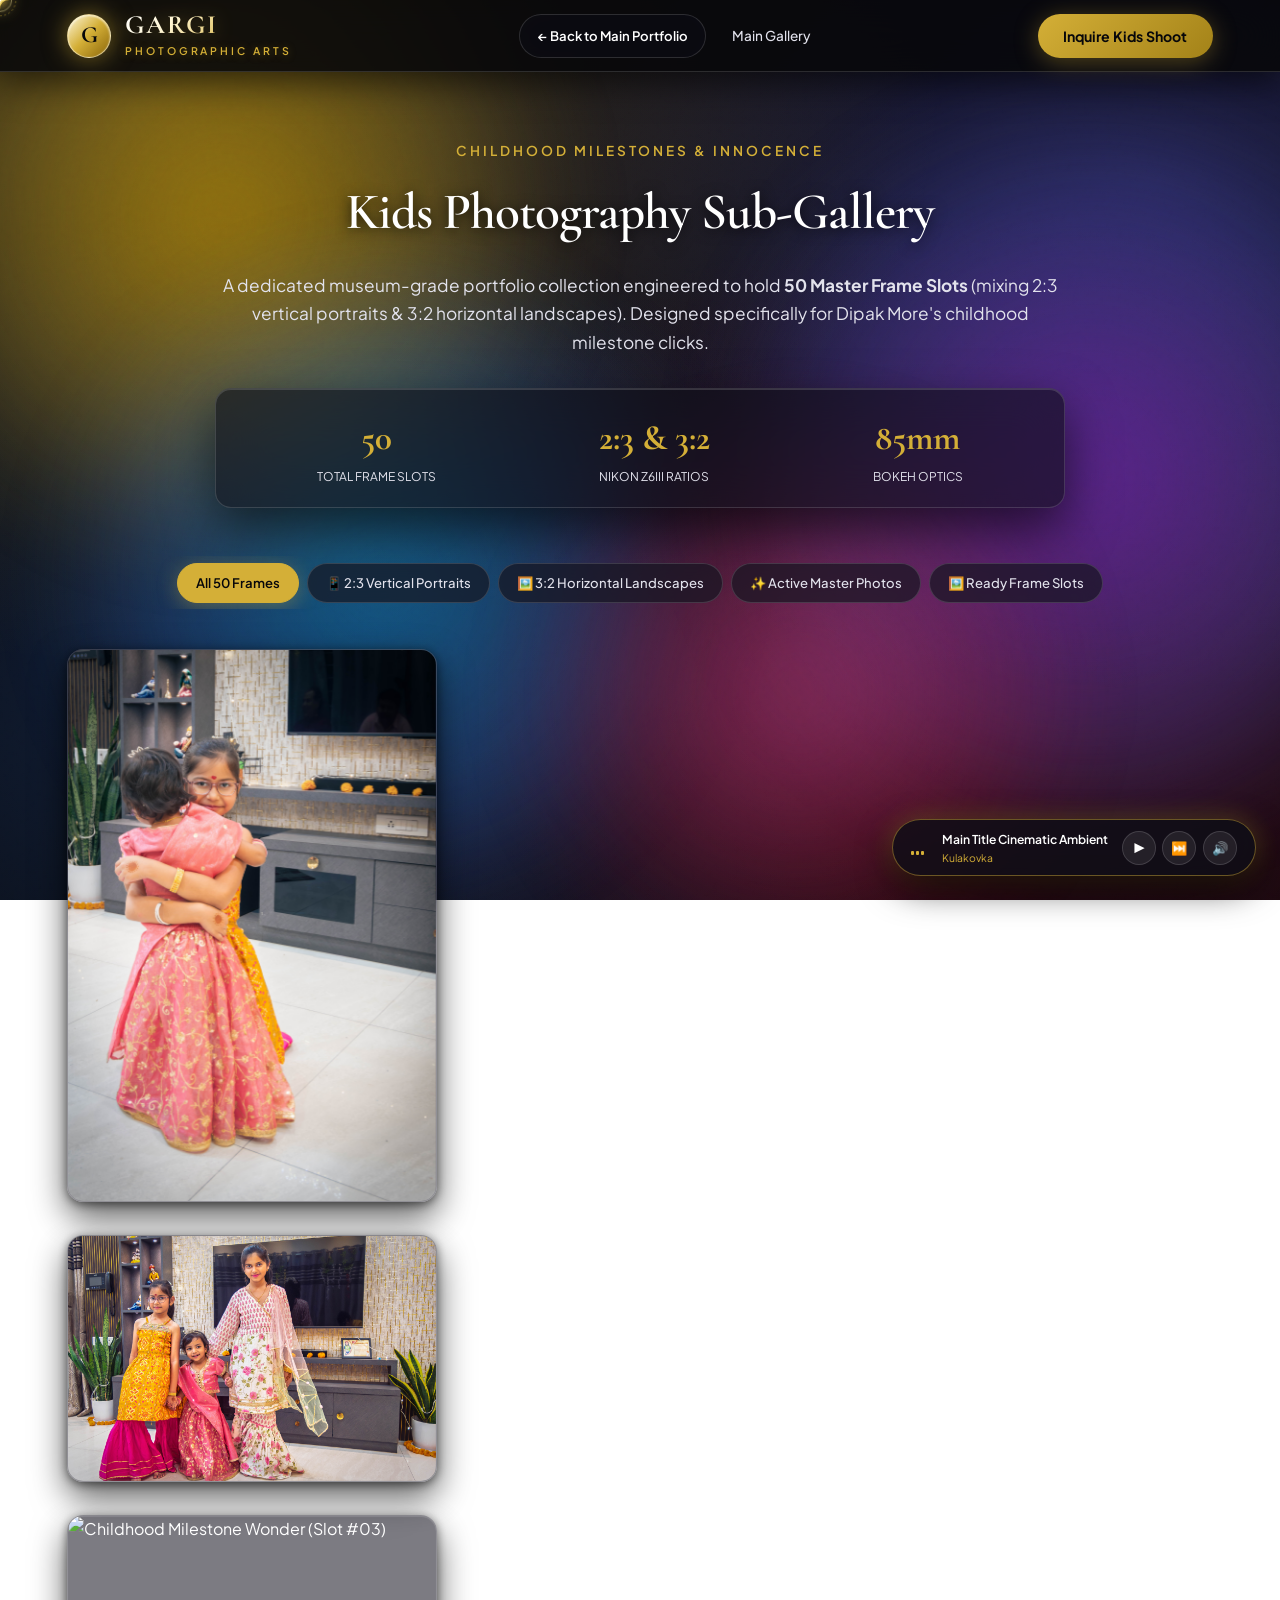
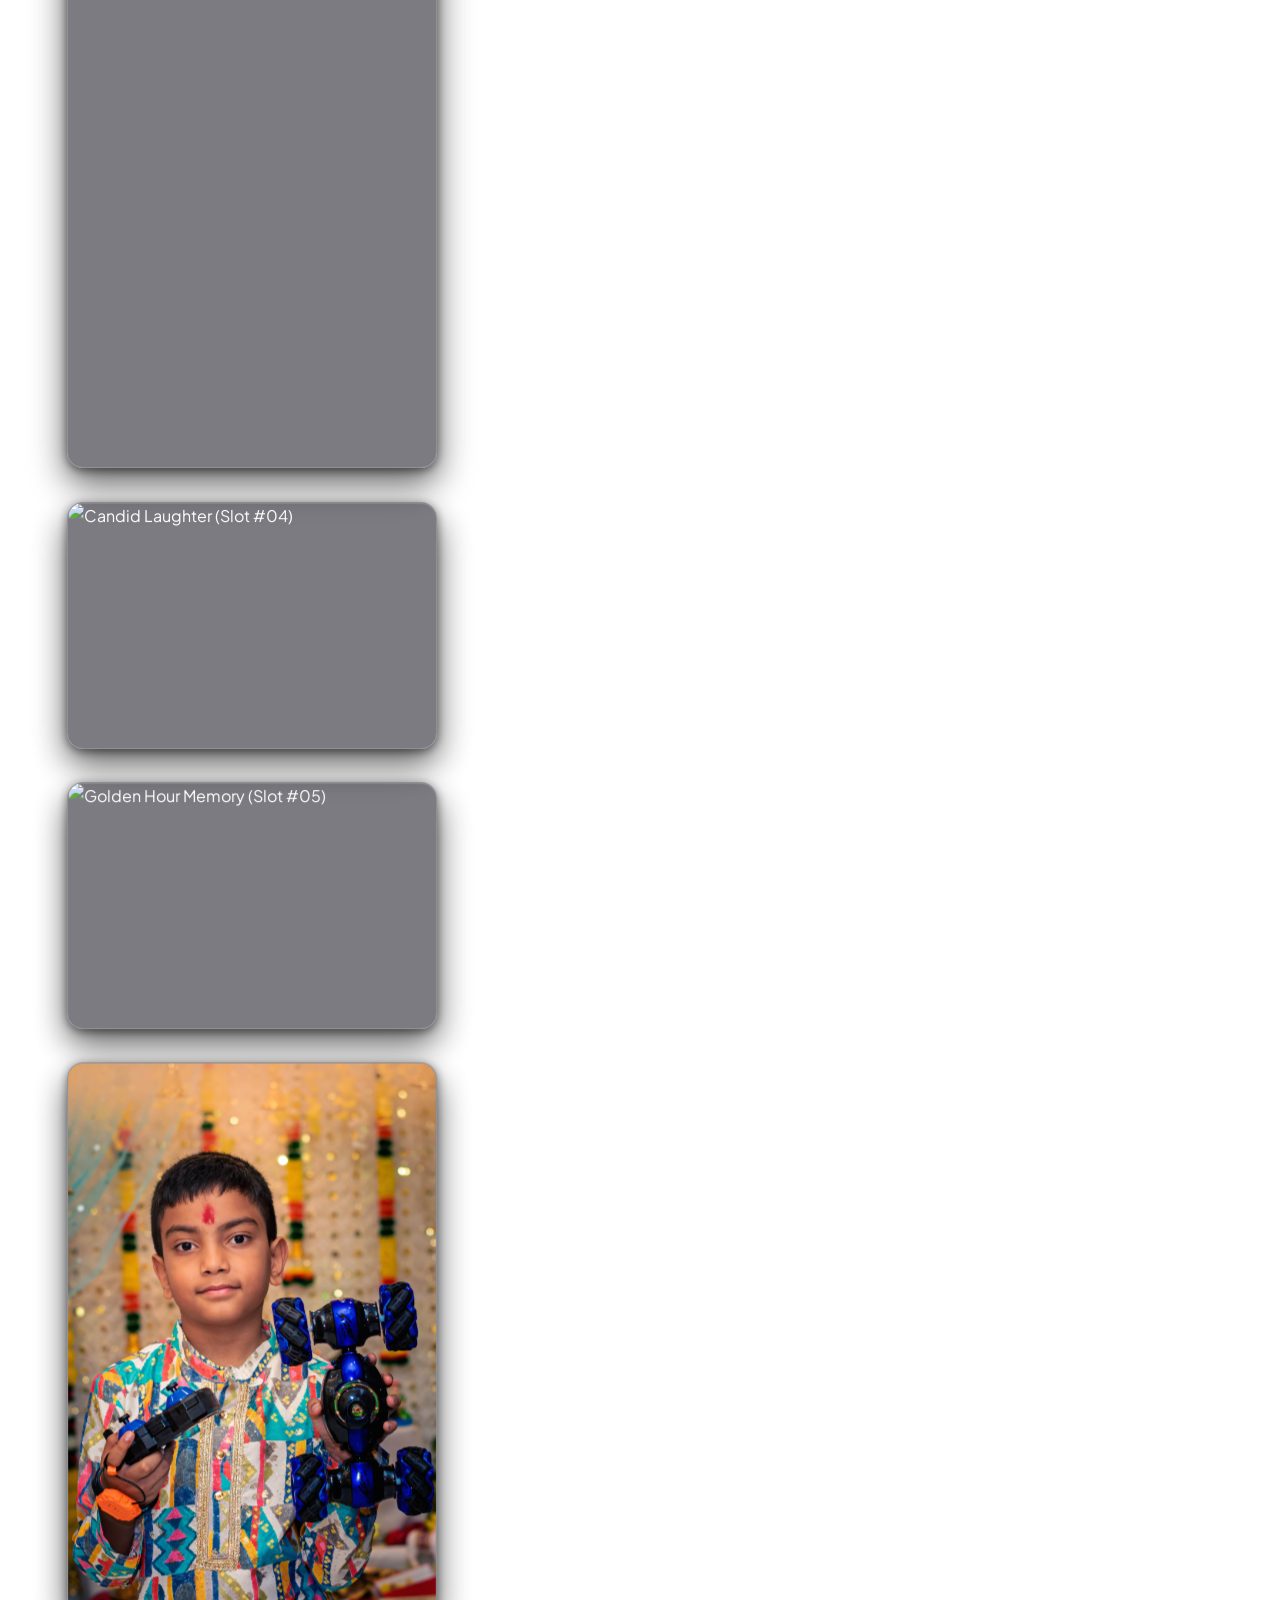
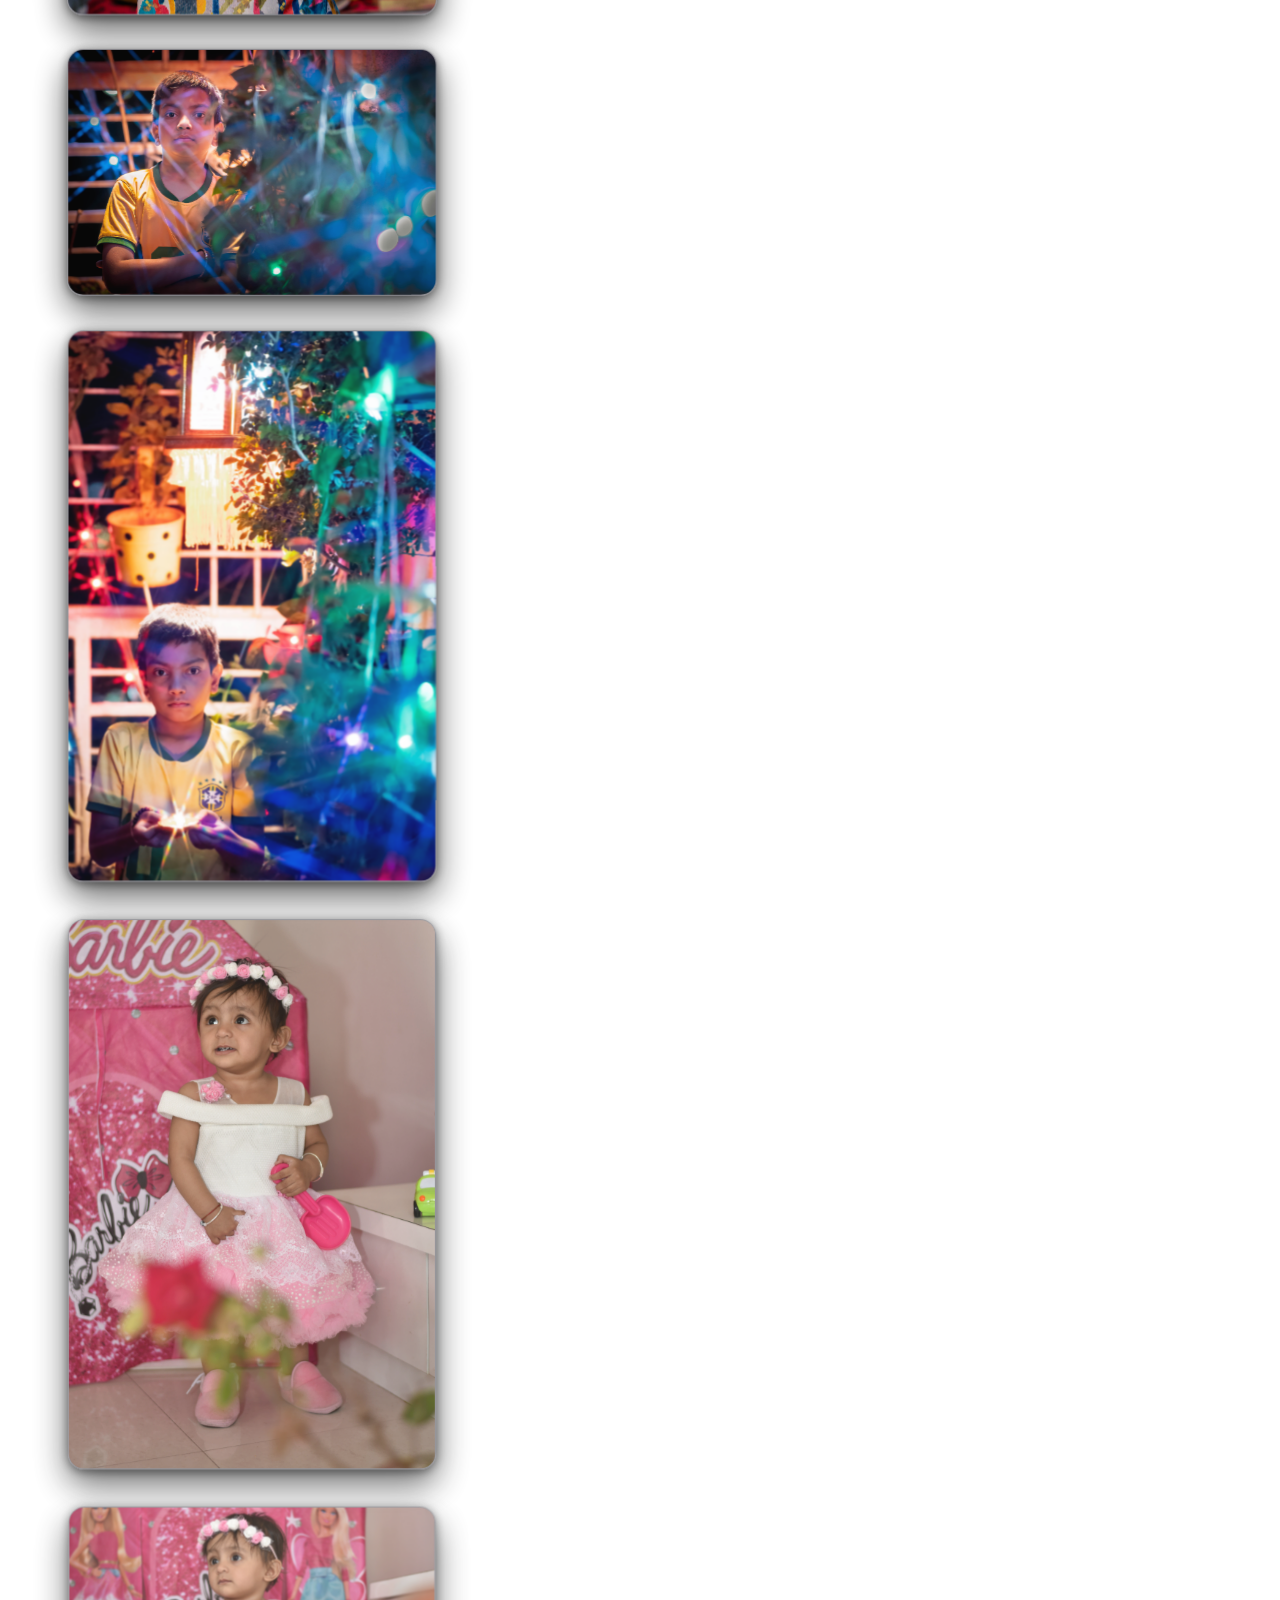
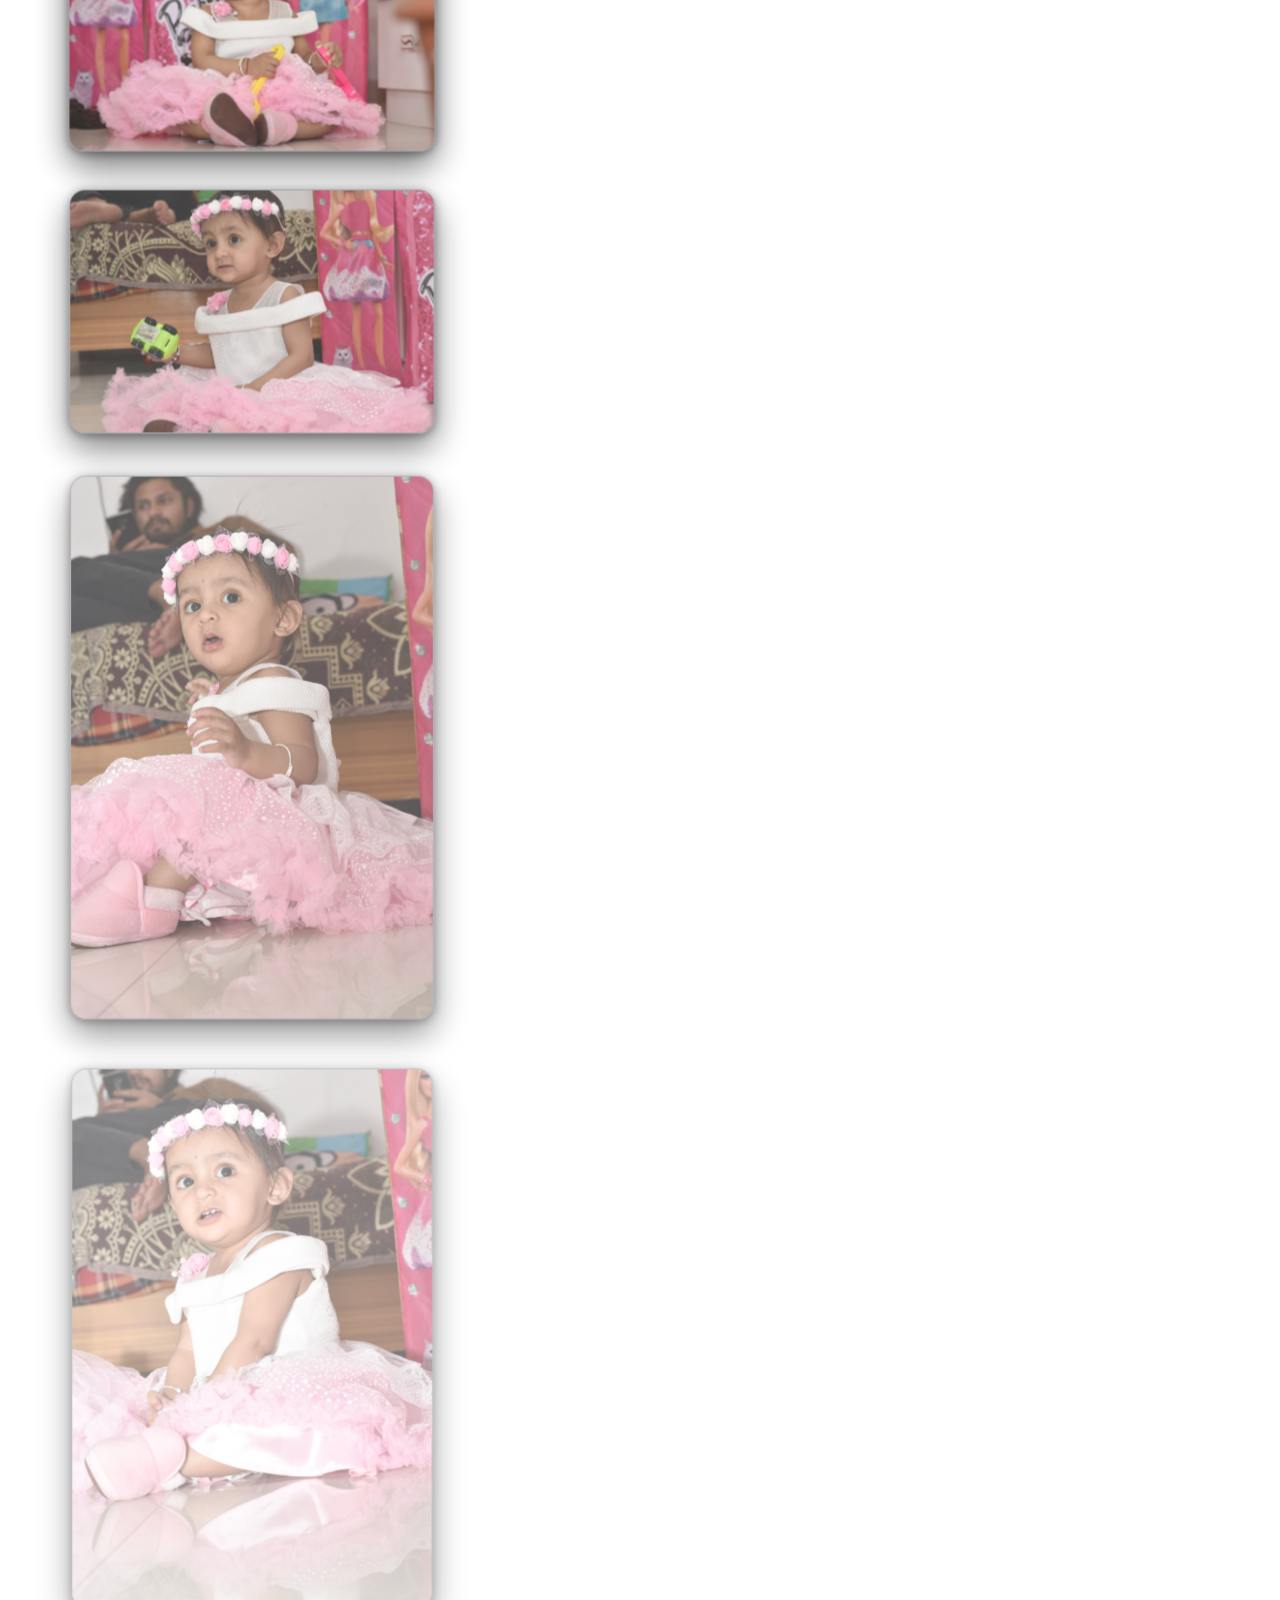
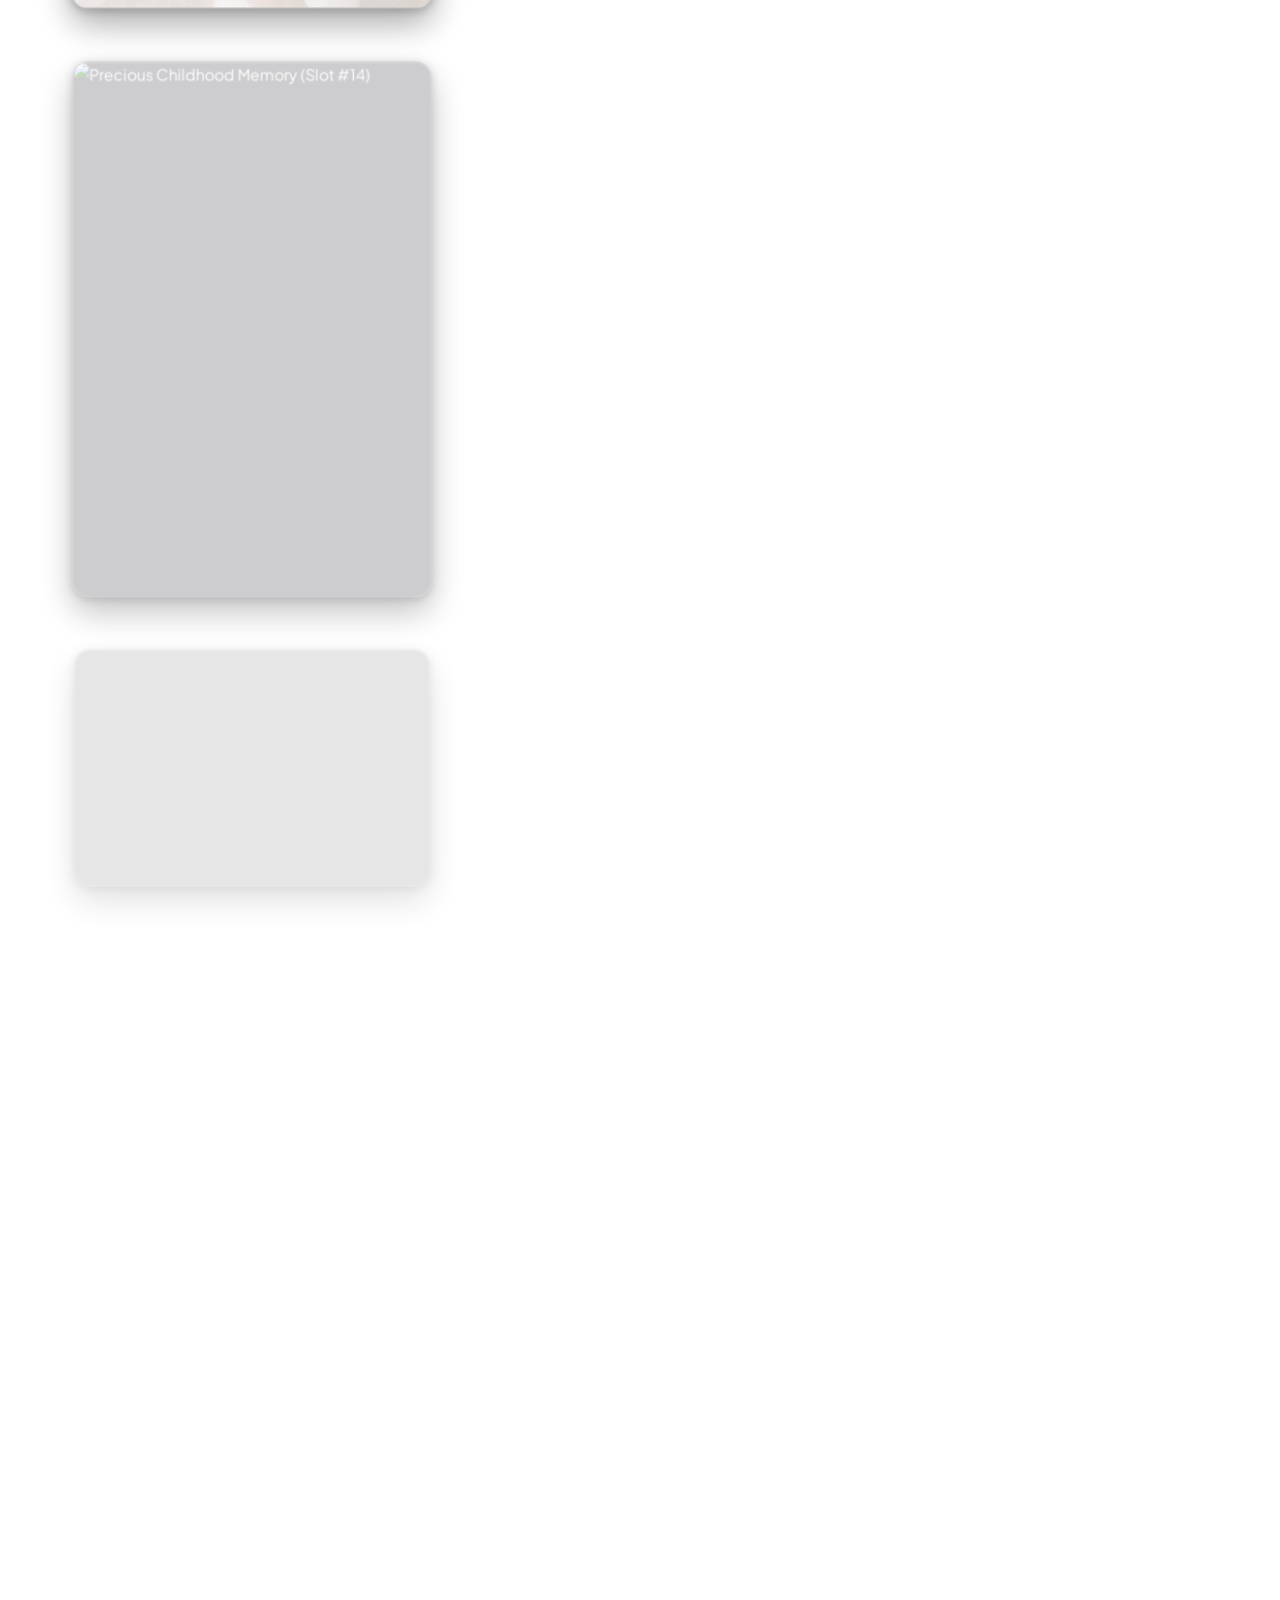
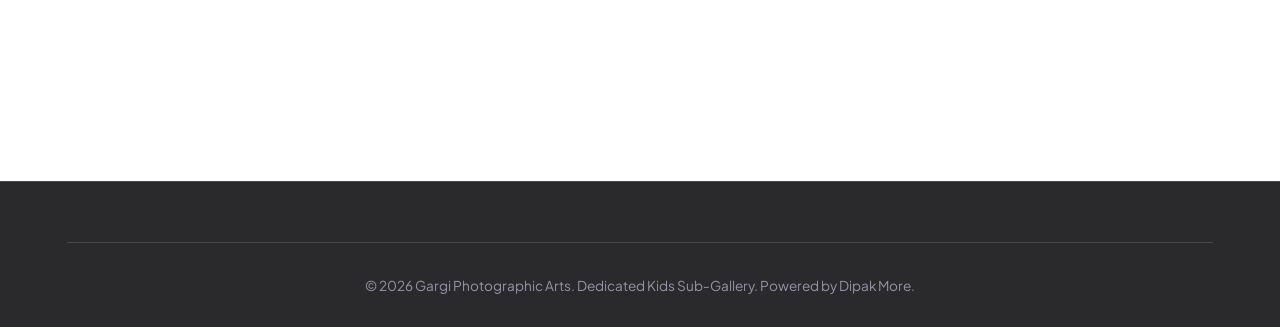
==== kids-gallery.html @ d51a20a6 "Fix: Perfectly balance optical horizontal & vertical grid gaps and lock PrintScreen capture defense " ====
<!DOCTYPE html>
<html lang="en">
<head>
  <meta charset="UTF-8">
  <meta name="viewport" content="width=device-width, initial-scale=1.0">
  <title>Kids Photography Sub-Gallery (50 Frames) | Gargi Photographic Arts</title>
  <meta name="description" content="Dedicated Kids & Childhood Milestones Photography Sub-Gallery featuring 50 fine-art framed container slots in native 2:3 portrait & 3:2 landscape framing by Dipak More.">

  <!-- Google Fonts -->
  <link rel="preconnect" href="https://fonts.googleapis.com">
  <link rel="preconnect" href="https://fonts.gstatic.com" crossorigin>
  <link href="https://fonts.googleapis.com/css2?family=Cormorant+Garamond:ital,wght@0,400;0,600;0,700;1,400&family=Plus+Jakarta+Sans:wght@300;400;500;600;700&display=swap" rel="stylesheet">

  <!-- Stylesheets -->
  <link rel="stylesheet" href="css/style.css?v=12.0">

  <!-- GSAP Animation Engine -->
  <script src="https://cdnjs.cloudflare.com/ajax/libs/gsap/3.12.5/gsap.min.js" defer></script>
</head>
<body>

  <!-- FRAMER-STYLE ANIMATED AMBIENT MESH GRADIENT BACKGROUND -->
  <div class="aurora-background-container" aria-hidden="true">
    <div class="aurora-sphere aurora-sphere-1"></div>
    <div class="aurora-sphere aurora-sphere-2"></div>
    <div class="aurora-sphere aurora-sphere-3"></div>
    <div class="aurora-sphere aurora-sphere-4"></div>
  </div>
  <div class="grain-overlay" aria-hidden="true"></div>

  <!-- Site Navigation Header -->
  <header class="site-header scrolled">
    <div class="container nav-wrapper">
      <a href="index.html" class="brand-logo">
        <div class="brand-logo-mark">G</div>
        <div>
          <span class="brand-title">Gargi</span>
          <span class="brand-subtitle">Photographic Arts</span>
        </div>
      </a>

      <nav>
        <ul class="nav-links">
          <li><a href="index.html" class="btn-outline" style="padding: 0.4rem 1.1rem; font-size: 0.82rem;">← Back to Main Portfolio</a></li>
          <li><a href="index.html#work?category=kids" class="nav-link">Main Gallery</a></li>
        </ul>
      </nav>

      <div style="display: flex; align-items: center; gap: 1rem;">
        <button class="btn-primary" onclick="openBookingModalWithService('kids')">Inquire Kids Shoot</button>
      </div>
    </div>
  </header>

  <!-- Hero Header Section -->
  <section class="section-padding" style="padding-top: 140px; padding-bottom: 40px;">
    <div class="container">
      <div class="section-header" style="max-width: 850px;">
        <span class="section-tag">Childhood Milestones & Innocence</span>
        <h1 class="section-title" style="font-size: 3.2rem;">Kids Photography Sub-Gallery</h1>
        <p class="section-description">
          A dedicated museum-grade portfolio collection engineered to hold <strong>50 Master Frame Slots</strong> (mixing 2:3 vertical portraits & 3:2 horizontal landscapes). Designed specifically for Dipak More's childhood milestone clicks.
        </p>

        <!-- Stats Bar -->
        <div class="glass-panel" style="display: flex; justify-content: space-around; padding: 1.25rem; margin-top: 2rem; border-radius: var(--radius-md);">
          <div style="text-align: center;">
            <div style="font-family: 'Cormorant Garamond', serif; font-size: 2.2rem; font-weight: 700; color: var(--gold-primary);">50</div>
            <div style="font-size: 0.75rem; color: var(--text-muted); text-transform: uppercase;">Total Frame Slots</div>
          </div>
          <div style="text-align: center;">
            <div style="font-family: 'Cormorant Garamond', serif; font-size: 2.2rem; font-weight: 700; color: var(--gold-primary);">2:3 & 3:2</div>
            <div style="font-size: 0.75rem; color: var(--text-muted); text-transform: uppercase;">Nikon Z6III Ratios</div>
          </div>
          <div style="text-align: center;">
            <div style="font-family: 'Cormorant Garamond', serif; font-size: 2.2rem; font-weight: 700; color: var(--gold-primary);">85mm</div>
            <div style="font-size: 0.75rem; color: var(--text-muted); text-transform: uppercase;">Bokeh Optics</div>
          </div>
        </div>
      </div>

      <!-- Sub-Gallery Filter Bar -->
      <div class="filter-container" style="justify-content: center; margin-top: 2.5rem; margin-bottom: 2.5rem;">
        <button class="filter-btn active" data-kids-filter="all">All 50 Frames</button>
        <button class="filter-btn" data-kids-filter="portrait">📱 2:3 Vertical Portraits</button>
        <button class="filter-btn" data-kids-filter="landscape">🖼️ 3:2 Horizontal Landscapes</button>
        <button class="filter-btn" data-kids-filter="active">✨ Active Master Photos</button>
        <button class="filter-btn" data-kids-filter="empty">🖼️ Ready Frame Slots</button>
      </div>

      <!-- 50 Frame Grid Container -->
      <div class="gallery-grid" id="kidsFramesGrid">
        <!-- Rendered via JS -->
      </div>
    </div>
  </section>

  <!-- Footer -->
  <footer class="site-footer">
    <div class="container">
      <div class="copyright text-center" style="text-align: center;">
        © 2026 Gargi Photographic Arts. Dedicated Kids Sub-Gallery. Powered by Dipak More.
      </div>
    </div>
  </footer>

  <!-- FLOATING AMBIENT AUDIO WIDGET -->
  <div class="ambient-audio-widget" id="ambientAudioWidget">
    <div class="eq-container" id="audioEqContainer">
      <div class="eq-bar"></div>
      <div class="eq-bar"></div>
      <div class="eq-bar"></div>
    </div>
    <div class="audio-track-info">
      <span class="audio-track-title" id="audioTrackTitle">Sahyadri Dawn - Piano</span>
      <span class="audio-track-artist" id="audioTrackArtist">Atmospheric Cinema</span>
    </div>
    <div class="audio-controls">
      <button class="audio-btn" id="audioPlayBtn" aria-label="Play Ambient Music">▶️</button>
      <button class="audio-btn" id="audioNextBtn" aria-label="Next Track">⏭️</button>
      <div class="audio-volume-wrapper" id="audioVolumeWrapper">
        <button class="audio-btn" id="audioMuteBtn" aria-label="Mute / Adjust Volume">🔊</button>
        <div class="audio-volume-popover" id="audioVolumePopover">
          <input type="range" class="audio-volume-slider" id="audioVolumeSlider" min="0" max="1" step="0.01" value="0.30" aria-label="Volume Slider" />
          <span class="audio-volume-percent" id="audioVolumePercent">30%</span>
        </div>
      </div>
    </div>
  </div>

  <!-- Lightbox Modal for Images -->
  <div class="modal-backdrop" id="lightboxModal">
    <div class="modal-content glass-panel">
      <button class="modal-close-btn" aria-label="Close Lightbox">✕</button>
      <div class="lightbox-container">
        <div class="lightbox-media" id="lightboxMedia">
          <!-- Populated dynamically -->
        </div>
        <div class="lightbox-details" id="lightboxDetails">
          <!-- Populated dynamically -->
        </div>
      </div>
    </div>
  </div>

  <!-- Booking & Inquiry Modal -->
  <div class="modal-backdrop" id="bookingModal">
    <div class="modal-content glass-panel" style="max-width: 600px;">
      <button class="modal-close-btn" aria-label="Close Booking Modal">✕</button>
      <div class="booking-form">
        <h2 style="font-size: 2.2rem; margin-bottom: 0.5rem; text-align: center;">Inquire Kids Shoot</h2>
        <p style="color: var(--text-muted); font-size: 0.9rem; text-align: center; margin-bottom: 2rem;">
          Book a fine-art outdoor or studio childhood milestone session with Dipak More.
        </p>

        <form id="inquiryForm">
          <div class="form-group">
            <label class="form-label" for="clientName">Your Full Name</label>
            <input type="text" id="clientName" class="form-input" placeholder="e.g. Radhesh More" required />
          </div>

          <div class="form-group">
            <label class="form-label" for="clientEmail">Email Address</label>
            <input type="email" id="clientEmail" class="form-input" placeholder="you@example.com" required />
          </div>

          <div class="form-group">
            <label class="form-label" for="shootDate">Preferred Shoot Date</label>
            <input type="date" id="shootDate" class="form-input" required />
          </div>

          <div class="form-group">
            <label class="form-label" for="messageText">Project Details / Location</label>
            <textarea id="messageText" class="form-textarea" rows="4" placeholder="Tell us about child age, milestone details, or garden/studio preferences..."></textarea>
          </div>

          <button type="submit" class="btn-primary" style="width: 100%; justify-content: center; margin-top: 1rem;">
            Submit Kids Inquiry
          </button>
        </form>
      </div>
    </div>
  </section>

  <!-- Scripts -->
  <script src="js/kids-data.js"></script>
  <script src="js/image-protection.js?v=12.0" defer></script>
  <script src="js/luxury-stardust-cursor.js" defer></script>
  <script src="js/audio-player.js" defer></script>
  <script>
    document.addEventListener('DOMContentLoaded', () => {
      renderKidsGrid('all');
      initKidsFilterControls();
      initModals();
    });

    function renderKidsGrid(filter = 'all') {
      const grid = document.getElementById('kidsFramesGrid');
      if (!grid || typeof kidsGalleryData === 'undefined') return;

      grid.innerHTML = '';

      let items = kidsGalleryData;
      if (filter === 'portrait') {
        items = items.filter(i => i.orientation === 'portrait');
      } else if (filter === 'landscape') {
        items = items.filter(i => i.orientation === 'landscape');
      } else if (filter === 'active') {
        items = items.filter(i => !i.isPlaceholder);
      } else if (filter === 'empty') {
        items = items.filter(i => i.isPlaceholder);
      }

      items.forEach(item => {
        const card = document.createElement('div');
        const aspectClass = item.aspectRatio ? `aspect-${item.aspectRatio.replace(':', '-')}` : 'aspect-2-3';
        const frameStr = String(item.frameNumber).padStart(2, '0');

        if (item.isPlaceholder) {
          card.className = `museum-frame-card empty-frame ${aspectClass}`;
          card.innerHTML = `
            <div class="empty-frame-inner">
              <div class="empty-frame-icon">📷</div>
              <div class="empty-frame-slot-title">Frame Slot #${frameStr}</div>
              <div class="empty-frame-tag">Ready for Dipak's Click (${item.aspectRatio})</div>
              <div style="font-size: 0.72rem; color: var(--gold-light); margin-top: 0.5rem; opacity: 0.85;">Click to view EXIF & Upload Specs</div>
            </div>
          `;
        } else {
          card.className = `museum-frame-card ${aspectClass}`;
          card.innerHTML = `
            <div class="gallery-img-wrapper">
              <img src="${item.src}" alt="${item.title}" class="gallery-img" loading="lazy" />
              <div class="gallery-card-overlay">
                <h3 class="gallery-card-title">${item.title}</h3>
                <div class="gallery-card-meta">
                  <span>📷 ${item.exif.camera}</span>
                  <span>📍 ${item.exif.location.split(',')[0]}</span>
                </div>
              </div>
            </div>
          `;
        }

        card.addEventListener('click', () => openKidsLightbox(item.id));
        grid.appendChild(card);
      });

      if (typeof gsap !== 'undefined') {
        gsap.fromTo(
          '#kidsFramesGrid .museum-frame-card',
          { opacity: 0, y: 30, scale: 0.95 },
          { opacity: 1, y: 0, scale: 1, duration: 0.5, stagger: 0.04, ease: 'power2.out' }
        );
      }
    }

    function initKidsFilterControls() {
      const filterBtns = document.querySelectorAll('.filter-btn[data-kids-filter]');
      filterBtns.forEach(btn => {
        btn.addEventListener('click', () => {
          filterBtns.forEach(b => b.classList.remove('active'));
          btn.classList.add('active');
          const filterVal = btn.getAttribute('data-kids-filter');
          renderKidsGrid(filterVal);
        });
      });
    }

    function openKidsLightbox(itemId) {
      const item = kidsGalleryData.find(i => i.id === itemId);
      if (!item) return;

      const modal = document.getElementById('lightboxModal');
      const mediaContainer = document.getElementById('lightboxMedia');
      const detailsContainer = document.getElementById('lightboxDetails');

      if (item.isPlaceholder) {
        mediaContainer.innerHTML = `
          <div style="display: flex; flex-direction: column; align-items: center; justify-content: center; height: 100%; min-height: 400px; background: rgba(15,15,22,0.9); border-radius: 12px; border: 2px dashed var(--border-gold); padding: 2rem; text-align: center;">
            <div style="font-size: 4rem; margin-bottom: 1rem; filter: drop-shadow(0 4px 15px rgba(212,175,55,0.4));">🖼️</div>
            <h3 style="font-size: 2rem; color: var(--gold-light); margin-bottom: 0.5rem;">Frame Slot #${String(item.frameNumber).padStart(2, '0')} Container</h3>
            <p style="color: var(--text-muted); max-width: 400px; font-size: 0.9rem;">
              Reserved fine-art frame container ready for Dipak's photo click (${item.aspectRatio} ${item.orientation} orientation).
            </p>
          </div>
        `;
      } else {
        mediaContainer.innerHTML = `<img src="${item.src}" alt="${item.title}" />`;
      }

      detailsContainer.innerHTML = `
        <div>
          <span style="color: var(--gold-primary); font-size: 0.8rem; text-transform: uppercase; letter-spacing: 0.15em;">Frame Container #${String(item.frameNumber).padStart(2, '0')} (${item.aspectRatio})</span>
          <h2 style="font-size: 2.2rem; margin: 0.3rem 0 1rem 0;">${item.title}</h2>
          <p style="color: var(--text-muted); font-size: 0.95rem; line-height: 1.6;">${item.exif.story}</p>
          
          <div class="exif-list">
            <div class="exif-item">
              <label>Camera Body</label>
              <span>${item.exif.camera}</span>
            </div>
            <div class="exif-item">
              <label>Optics / Lens</label>
              <span>${item.exif.lens}</span>
            </div>
            <div class="exif-item">
              <label>Aperture & Shutter</label>
              <span>${item.exif.aperture} @ ${item.exif.shutter}</span>
            </div>
            <div class="exif-item">
              <label>ISO & Location</label>
              <span>${item.exif.iso} | ${item.exif.location.split(',')[0]}</span>
            </div>
          </div>
        </div>
        <div style="display: flex; flex-direction: column; gap: 0.5rem; margin-top: 1.5rem;">
          <button class="btn-primary" style="width: 100%; justify-content: center;" onclick="openBookingModalWithService('kids')">Inquire Kids Shoot Session</button>
        </div>
      `;

      modal.classList.add('active');
    }

    function openBookingModalWithService(serviceCategory = 'kids') {
      closeModals();
      document.getElementById('bookingModal').classList.add('active');
    }

    function initModals() {
      const closeBtns = document.querySelectorAll('.modal-close-btn');
      closeBtns.forEach(btn => btn.addEventListener('click', closeModals));

      const backdrops = document.querySelectorAll('.modal-backdrop');
      backdrops.forEach(backdrop => {
        backdrop.addEventListener('click', (e) => {
          if (e.target === backdrop) closeModals();
        });
      });

      const bookingForm = document.getElementById('inquiryForm');
      if (bookingForm) {
        bookingForm.addEventListener('submit', (e) => {
          e.preventDefault();
          alert("Thank you! Your Kids shoot inquiry has been logged. Dipak More will reach out to discuss your project details shortly.");
          closeModals();
        });
      }
    }

    function closeModals() {
      document.querySelectorAll('.modal-backdrop').forEach(m => m.classList.remove('active'));
    }
  </script>
</body>
</html>
---- css/style.css ----
/* ==========================================================================
   GARGI PHOTOGRAPHIC ARTS - DESIGN SYSTEM & STYLESHEET
   Theme: Framer-Style Animated Vibrant Mesh Aurora & Glassmorphic Depth
   Typography: Cormorant Garamond (Serif Display) + Plus Jakarta Sans (Sans Body)
   ========================================================================== */

:root {
  /* Color Tokens - Elevated Contrast & Legibility */
  --bg-dark: #07070A;
  --bg-card: rgba(16, 16, 26, 0.65);
  --bg-card-hover: rgba(26, 26, 40, 0.82);
  --bg-surface: rgba(22, 22, 34, 0.7);
  --bg-glass: rgba(14, 14, 22, 0.6);
  
  --gold-primary: #D4AF37;
  --gold-light: #FFF5D1;
  --gold-dark: #AA820A;
  --gold-glow: rgba(212, 175, 55, 0.35);

  --text-main: #FFFFFF;
  --text-muted: #E2E2EC;
  --text-dim: #9494A8;
  
  --border-glass: rgba(255, 255, 255, 0.14);
  --border-gold: rgba(212, 175, 55, 0.45);

  /* Spacing & Radius */
  --radius-sm: 8px;
  --radius-md: 16px;
  --radius-lg: 24px;
  --radius-full: 9999px;
  --gallery-gap-x: 1.15rem;
  --gallery-gap-y: 1.6rem;

  --transition-fast: 0.2s cubic-bezier(0.16, 1, 0.3, 1);
  --transition-normal: 0.35s cubic-bezier(0.16, 1, 0.3, 1);
}

/* Reset & Base */
*, *::before, *::after {
  box-sizing: border-box;
  margin: 0;
  padding: 0;
}

html, body {
  scroll-behavior: smooth;
  font-size: 16px;
  background: transparent !important;
  color: var(--text-main);
  font-family: 'Plus Jakarta Sans', -apple-system, BlinkMacSystemFont, sans-serif;
  -webkit-font-smoothing: antialiased;
  overflow-x: hidden;
  line-height: 1.65;
  min-height: 100vh;
}

/* ==========================================================================
   HIGH-IMPACT VIBRANT FRAMER ANIMATED MESH GRADIENT BACKGROUND
   ========================================================================== */

.aurora-background-container {
  position: fixed;
  top: 0;
  left: 0;
  width: 100vw;
  height: 100vh;
  z-index: -1;
  overflow: hidden;
  pointer-events: none;
  background: radial-gradient(at 10% 10%, rgba(212, 175, 55, 0.25) 0px, transparent 50%),
              radial-gradient(at 90% 20%, rgba(99, 102, 241, 0.25) 0px, transparent 50%),
              radial-gradient(at 20% 80%, rgba(59, 130, 246, 0.2) 0px, transparent 50%),
              radial-gradient(at 80% 80%, rgba(225, 29, 72, 0.2) 0px, transparent 50%),
              #07070A;
}

.aurora-sphere {
  position: absolute;
  border-radius: 50%;
  filter: blur(50px);
  opacity: 0.9;
  will-change: transform;
}

/* Sphere 1: Champagne Gold / Vibrant Amber */
.aurora-sphere-1 {
  width: 55vw;
  height: 55vw;
  max-width: 750px;
  max-height: 750px;
  top: -15%;
  left: -10%;
  background: radial-gradient(circle, rgba(234, 179, 8, 0.65) 0%, rgba(212, 175, 55, 0.3) 45%, transparent 70%);
  animation: auroraFloat1 12s infinite alternate ease-in-out;
}

/* Sphere 2: Deep Violet / Vivid Electric Indigo */
.aurora-sphere-2 {
  width: 60vw;
  height: 60vw;
  max-width: 850px;
  max-height: 850px;
  top: 10%;
  right: -15%;
  background: radial-gradient(circle, rgba(147, 51, 234, 0.6) 0%, rgba(99, 102, 241, 0.28) 50%, transparent 70%);
  animation: auroraFloat2 15s infinite alternate ease-in-out;
}

/* Sphere 3: Royal Sapphire / Electric Cyan */
.aurora-sphere-3 {
  width: 50vw;
  height: 50vw;
  max-width: 700px;
  max-height: 700px;
  bottom: 0%;
  left: 5%;
  background: radial-gradient(circle, rgba(14, 165, 233, 0.55) 0%, rgba(59, 130, 246, 0.25) 50%, transparent 75%);
  animation: auroraFloat3 11s infinite alternate ease-in-out;
}

/* Sphere 4: Velvet Crimson / Bright Magenta */
.aurora-sphere-4 {
  width: 45vw;
  height: 45vw;
  max-width: 650px;
  max-height: 650px;
  top: 45%;
  right: 15%;
  background: radial-gradient(circle, rgba(236, 72, 153, 0.55) 0%, rgba(225, 29, 72, 0.22) 45%, transparent 70%);
  animation: auroraFloat4 14s infinite alternate ease-in-out;
}

/* Dynamic Sweep Motion Keyframes */
@keyframes auroraFloat1 {
  0% { transform: translate(0, 0) scale(1) rotate(0deg); }
  50% { transform: translate(320px, 180px) scale(1.3) rotate(60deg); }
  100% { transform: translate(160px, 340px) scale(0.85) rotate(120deg); }
}

@keyframes auroraFloat2 {
  0% { transform: translate(0, 0) scale(1) rotate(0deg); }
  50% { transform: translate(-340px, 220px) scale(1.25) rotate(-45deg); }
  100% { transform: translate(-180px, -140px) scale(1.1) rotate(-90deg); }
}

@keyframes auroraFloat3 {
  0% { transform: translate(0, 0) scale(0.85); }
  50% { transform: translate(240px, -260px) scale(1.35); }
  100% { transform: translate(-140px, -160px) scale(1); }
}

@keyframes auroraFloat4 {
  0% { transform: translate(0, 0) scale(1); }
  50% { transform: translate(-240px, -200px) scale(1.28); }
  100% { transform: translate(200px, 150px) scale(0.9); }
}

/* Analog Film Grain Overlay */
.grain-overlay {
  position: fixed;
  top: 0;
  left: 0;
  width: 100vw;
  height: 100vh;
  z-index: 0;
  pointer-events: none;
  opacity: 0.04;
  background-image: url("data:image/svg+xml,%3Csvg viewBox='0 0 200 200' xmlns='http://www.w3.org/2000/svg'%3E%3Cfilter id='noiseFilter'%3E%3CfeTurbulence type='fractalNoise' baseFrequency='0.8' numOctaves='3' stitchTiles='stitch'/%3E%3C/filter%3E%3Crect width='100%25' height='100%25' filter='url(%23noiseFilter)'/%3E%3C/svg%3E");
  mix-blend-mode: overlay;
}

/* Typography Hierarchy & Contrast */
h1, h2, h3, h4, h5, h6 {
  font-family: 'Cormorant Garamond', serif;
  font-weight: 600;
  letter-spacing: -0.02em;
  color: #FFFFFF;
  text-shadow: 0 2px 14px rgba(0, 0, 0, 0.85);
}

a {
  color: inherit;
  text-decoration: none;
}

img {
  max-width: 100%;
  height: auto;
  display: block;
}

button {
  cursor: pointer;
  border: none;
  background: none;
  font-family: inherit;
  font-size: inherit;
}

/* Utilities */
.container {
  width: 92%;
  max-width: 1360px;
  margin: 0 auto;
  padding: 0 1rem;
}

.text-gold {
  color: var(--gold-primary);
  background: linear-gradient(135deg, var(--gold-light) 0%, var(--gold-primary) 50%, var(--gold-dark) 100%);
  -webkit-background-clip: text;
  -webkit-text-fill-color: transparent;
  filter: drop-shadow(0 2px 8px rgba(212, 175, 55, 0.4));
}

.glass-panel {
  background: var(--bg-glass);
  backdrop-filter: blur(24px);
  -webkit-backdrop-filter: blur(24px);
  border: 1px solid var(--border-glass);
  border-radius: var(--radius-md);
  box-shadow: 0 20px 50px rgba(0, 0, 0, 0.6), inset 0 1px 0 rgba(255, 255, 255, 0.15);
}

/* Navigation Header */
.site-header {
  position: fixed;
  top: 0;
  left: 0;
  width: 100%;
  z-index: 100;
  padding: 1.1rem 0;
  transition: var(--transition-normal);
}

.site-header.scrolled {
  padding: 0.75rem 0;
  background: rgba(7, 7, 10, 0.88);
  backdrop-filter: blur(24px);
  border-bottom: 1px solid var(--border-glass);
  box-shadow: 0 10px 35px rgba(0, 0, 0, 0.6);
}

.nav-wrapper {
  display: flex;
  justify-content: space-between;
  align-items: center;
}

/* STYLED LUXURY BRAND SIGNATURE LOGO & GRADIENT TYPOGRAPHY */
.brand-logo {
  display: flex;
  align-items: center;
  gap: 0.85rem;
  transition: transform 0.3s ease;
}

.brand-logo:hover {
  transform: scale(1.02);
}

.brand-logo-mark {
  width: 44px;
  height: 44px;
  border-radius: 50%;
  background: linear-gradient(135deg, #FFF8DC 0%, #D4AF37 48%, #8A6508 100%);
  display: flex;
  align-items: center;
  justify-content: center;
  color: #07070A;
  font-family: 'Cormorant Garamond', serif;
  font-weight: 700;
  font-size: 1.45rem;
  box-shadow: 0 0 25px rgba(212, 175, 55, 0.55), inset 0 1px 2px rgba(255, 255, 255, 0.7);
  border: 1px solid rgba(255, 245, 209, 0.6);
  flex-shrink: 0;
}

.brand-title {
  font-family: 'Cormorant Garamond', serif;
  font-size: 1.65rem;
  font-weight: 700;
  letter-spacing: 0.08em;
  text-transform: uppercase;
  background: linear-gradient(135deg, #FFFFFF 0%, #FFF5D1 30%, #D4AF37 75%, #AA820A 100%);
  -webkit-background-clip: text;
  -webkit-text-fill-color: transparent;
  filter: drop-shadow(0 2px 10px rgba(212, 175, 55, 0.45));
  line-height: 1;
  display: block;
}

.brand-subtitle {
  font-size: 0.66rem;
  font-weight: 600;
  color: #D4AF37;
  letter-spacing: 0.28em;
  text-transform: uppercase;
  display: block;
  margin-top: 0.2rem;
  text-shadow: 0 1px 8px rgba(212, 175, 55, 0.35);
}

.nav-links {
  display: flex;
  align-items: center;
  gap: 1.6rem;
  list-style: none;
}

.nav-link {
  font-size: 0.85rem;
  font-weight: 500;
  color: var(--text-muted);
  transition: var(--transition-fast);
  position: relative;
  padding: 0.4rem 0;
  white-space: nowrap;
}

.nav-link:hover, .nav-link.active {
  color: #FFFFFF;
}

.nav-link::after {
  content: '';
  position: absolute;
  bottom: 0;
  left: 0;
  width: 0%;
  height: 2px;
  background: var(--gold-primary);
  transition: var(--transition-normal);
}

.nav-link:hover::after, .nav-link.active::after {
  width: 100%;
}

.btn-primary {
  display: inline-flex;
  align-items: center;
  gap: 0.5rem;
  padding: 0.75rem 1.6rem;
  min-height: 44px;
  background: linear-gradient(135deg, #D4AF37 0%, #A38218 100%);
  color: #07070A;
  font-weight: 700;
  font-size: 0.88rem;
  border-radius: var(--radius-full);
  transition: var(--transition-normal);
  box-shadow: 0 4px 25px var(--gold-glow);
  white-space: nowrap;
}

.btn-primary:hover {
  transform: translateY(-2px);
  box-shadow: 0 8px 35px rgba(212, 175, 55, 0.45);
  background: linear-gradient(135deg, #FFF5D1 0%, #D4AF37 100%);
}

.mobile-nav-toggle {
  display: none;
  min-width: 44px;
  min-height: 44px;
  align-items: center;
  justify-content: center;
  color: var(--text-main);
  font-size: 1.5rem;
}

/* ==========================================================================
   FLOATING AMBIENT AUDIO WIDGET & EQUALIZER ANIMATION
   ========================================================================== */

.ambient-audio-widget {
  position: fixed;
  bottom: 24px;
  right: 24px;
  z-index: 999;
  display: flex;
  align-items: center;
  gap: 0.85rem;
  padding: 0.55rem 1.15rem;
  background: rgba(14, 14, 22, 0.82);
  backdrop-filter: blur(24px);
  -webkit-backdrop-filter: blur(24px);
  border: 1px solid var(--border-gold);
  border-radius: var(--radius-full);
  box-shadow: 0 12px 35px rgba(0, 0, 0, 0.75), 0 0 25px var(--gold-glow);
  transition: var(--transition-normal);
}

.ambient-audio-widget:hover {
  transform: translateY(-3px);
  box-shadow: 0 16px 45px rgba(0, 0, 0, 0.85), 0 0 35px var(--gold-glow);
}

.audio-track-info {
  display: flex;
  flex-direction: column;
  max-width: 170px;
  overflow: hidden;
}

.audio-track-title {
  font-size: 0.76rem;
  font-weight: 600;
  color: #FFFFFF;
  white-space: nowrap;
  text-overflow: ellipsis;
  overflow: hidden;
}

.audio-track-artist {
  font-size: 0.65rem;
  color: var(--gold-primary);
  white-space: nowrap;
  text-overflow: ellipsis;
  overflow: hidden;
}

.audio-controls {
  display: flex;
  align-items: center;
  gap: 0.4rem;
}

.audio-btn {
  width: 34px;
  height: 34px;
  border-radius: 50%;
  background: rgba(255, 255, 255, 0.08);
  border: 1px solid var(--border-glass);
  color: #FFFFFF;
  display: flex;
  align-items: center;
  justify-content: center;
  font-size: 0.82rem;
  transition: var(--transition-fast);
}

.audio-btn:hover {
  background: var(--gold-primary);
  color: #07070A;
  border-color: var(--gold-primary);
}

/* Glassmorphic Volume Slider Popover Controller */
.audio-volume-wrapper {
  position: relative;
  display: flex;
  align-items: center;
}

.audio-volume-popover {
  position: absolute;
  bottom: calc(100% + 14px);
  left: 50%;
  transform: translateX(-50%) translateY(8px);
  background: rgba(14, 12, 24, 0.95);
  backdrop-filter: blur(24px) saturate(1.4);
  -webkit-backdrop-filter: blur(24px) saturate(1.4);
  border: 1px solid var(--border-gold);
  border-radius: var(--radius-md);
  padding: 0.85rem 0.65rem;
  display: flex;
  flex-direction: column;
  align-items: center;
  gap: 0.4rem;
  box-shadow: 0 15px 35px rgba(0, 0, 0, 0.85), 0 0 20px rgba(212, 175, 55, 0.25);
  opacity: 0;
  visibility: hidden;
  pointer-events: none;
  transition: opacity 0.25s cubic-bezier(0.16, 1, 0.3, 1), transform 0.25s cubic-bezier(0.16, 1, 0.3, 1), visibility 0.25s ease;
  z-index: 1000;
  width: 44px;
}

.audio-volume-wrapper:hover .audio-volume-popover,
.audio-volume-wrapper:focus-within .audio-volume-popover,
.audio-volume-popover:hover {
  opacity: 1;
  visibility: visible;
  pointer-events: auto;
  transform: translateX(-50%) translateY(0);
}

/* Vertical Micro Slider */
.audio-volume-slider {
  -webkit-appearance: none;
  appearance: none;
  width: 72px;
  height: 4px;
  background: rgba(255, 255, 255, 0.25);
  border-radius: 4px;
  outline: none;
  transform: rotate(-90deg);
  margin: 34px 0;
  cursor: pointer;
}

.audio-volume-slider::-webkit-slider-thumb {
  -webkit-appearance: none;
  appearance: none;
  width: 14px;
  height: 14px;
  border-radius: 50%;
  background: var(--gold-primary);
  border: 2px solid #FFFFFF;
  box-shadow: 0 0 10px rgba(212, 175, 55, 0.8);
  cursor: pointer;
  transition: transform 0.15s ease;
}

.audio-volume-slider::-webkit-slider-thumb:hover {
  transform: scale(1.3);
}

.audio-volume-slider::-moz-range-thumb {
  width: 14px;
  height: 14px;
  border-radius: 50%;
  background: var(--gold-primary);
  border: 2px solid #FFFFFF;
  box-shadow: 0 0 10px rgba(212, 175, 55, 0.8);
  cursor: pointer;
}

.audio-volume-percent {
  font-size: 0.65rem;
  font-weight: 700;
  color: var(--gold-light);
  letter-spacing: 0.05em;
  user-select: none;
}

/* Equalizer Bars Animation */
.eq-container {
  display: flex;
  align-items: flex-end;
  gap: 2px;
  height: 14px;
  width: 14px;
  margin-right: 0.2rem;
}

.eq-bar {
  width: 3px;
  height: 4px;
  background: var(--gold-primary);
  border-radius: 1px;
  transition: height 0.2s ease;
}

.eq-container.playing .eq-bar:nth-child(1) {
  animation: eqBounce 1.2s infinite ease-in-out;
}

.eq-container.playing .eq-bar:nth-child(2) {
  animation: eqBounce 0.9s infinite ease-in-out 0.2s;
}

.eq-container.playing .eq-bar:nth-child(3) {
  animation: eqBounce 1.4s infinite ease-in-out 0.4s;
}

@keyframes eqBounce {
  0%, 100% { height: 3px; }
  50% { height: 14px; }
}

/* Hero Section */
.hero-section {
  min-height: 100vh;
  padding-top: 140px;
  padding-bottom: 60px;
  display: flex;
  align-items: center;
  position: relative;
  background: transparent !important;
}

.hero-grid {
  display: grid;
  grid-template-columns: 1.2fr 0.8fr;
  gap: 4rem;
  align-items: center;
}

.hero-badge {
  display: inline-flex;
  align-items: center;
  gap: 0.5rem;
  padding: 0.45rem 1.1rem;
  border-radius: var(--radius-full);
  background: rgba(212, 175, 55, 0.14);
  backdrop-filter: blur(16px);
  border: 1px solid var(--border-gold);
  color: var(--gold-light);
  font-size: 0.8rem;
  font-weight: 600;
  text-transform: uppercase;
  letter-spacing: 0.15em;
  margin-bottom: 1.5rem;
  box-shadow: 0 4px 20px rgba(0, 0, 0, 0.4);
}

.hero-title {
  font-size: clamp(2.8rem, 5vw, 4.6rem);
  line-height: 1.1;
  margin-bottom: 1.5rem;
  color: #FFFFFF;
}

.hero-subtitle {
  font-size: 1.12rem;
  color: var(--text-muted);
  max-width: 550px;
  margin-bottom: 2.5rem;
  font-weight: 300;
  line-height: 1.65;
}

.hero-cta-group {
  display: flex;
  align-items: center;
  gap: 1.25rem;
  flex-wrap: wrap;
}

.btn-outline {
  display: inline-flex;
  align-items: center;
  gap: 0.5rem;
  padding: 0.75rem 1.6rem;
  min-height: 44px;
  border: 1px solid var(--border-glass);
  color: #FFFFFF;
  font-weight: 600;
  font-size: 0.88rem;
  border-radius: var(--radius-full);
  transition: var(--transition-normal);
  background: var(--bg-glass);
  backdrop-filter: blur(16px);
  white-space: nowrap;
}

.btn-outline:hover {
  border-color: var(--gold-primary);
  color: var(--gold-light);
  transform: translateY(-2px);
  box-shadow: 0 6px 20px rgba(0, 0, 0, 0.5);
}

.hero-showcase-frame {
  position: relative;
  border-radius: var(--radius-lg);
  overflow: hidden;
  box-shadow: 0 30px 60px -12px rgba(0, 0, 0, 0.9), 0 0 40px var(--gold-glow);
  border: 1px solid var(--border-glass);
}

.hero-showcase-img {
  width: 100%;
  height: 520px;
  object-fit: cover;
  transition: transform 0.8s ease;
}

.hero-stats-bar {
  display: grid;
  grid-template-columns: repeat(3, 1fr);
  gap: 1.5rem;
  margin-top: 3.5rem;
  padding: 1.4rem;
  border-radius: var(--radius-md);
}

.stat-item {
  text-align: center;
}

.stat-number {
  font-family: 'Cormorant Garamond', serif;
  font-size: 2.3rem;
  font-weight: 700;
  color: var(--gold-primary);
  line-height: 1;
}

.stat-label {
  font-size: 0.8rem;
  color: var(--text-muted);
  text-transform: uppercase;
  letter-spacing: 0.1em;
  margin-top: 0.3rem;
}

/* SECTION BACKGROUNDS - TRANSPARENT TO SHOW FLOATING AURORA MESH */
.section-padding {
  padding: 95px 0;
  background: transparent !important;
}

.section-header {
  text-align: center;
  max-width: 740px;
  margin: 0 auto 3rem auto;
}

.section-tag {
  font-size: 0.85rem;
  color: var(--gold-primary);
  text-transform: uppercase;
  letter-spacing: 0.22em;
  font-weight: 600;
  display: block;
  margin-bottom: 0.5rem;
}

.section-title {
  font-size: clamp(2.1rem, 3.5vw, 3.3rem);
  margin-bottom: 1rem;
  color: #FFFFFF;
}

.section-description {
  color: var(--text-muted);
  font-size: 1.08rem;
  line-height: 1.65;
}

/* SINGLE-LINE RESPONSIVE FILTER CONTAINER */
.filter-container {
  display: flex;
  align-items: center;
  justify-content: center;
  flex-wrap: nowrap;
  gap: 0.45rem;
  margin-bottom: 3rem;
  width: 100%;
  overflow-x: auto;
  -webkit-overflow-scrolling: touch;
  padding: 0.4rem 0.2rem;
  scrollbar-width: none;
}

.filter-container::-webkit-scrollbar {
  display: none;
}

.filter-btn {
  padding: 0.5rem 1.15rem;
  min-height: 40px;
  border-radius: var(--radius-full);
  background: var(--bg-surface);
  backdrop-filter: blur(12px);
  border: 1px solid var(--border-glass);
  color: var(--text-muted);
  font-size: 0.82rem;
  font-weight: 500;
  white-space: nowrap;
  flex-shrink: 0;
  transition: var(--transition-fast);
}

.filter-btn:hover, .filter-btn.active {
  background: var(--gold-primary);
  color: #07070A;
  border-color: var(--gold-primary);
  box-shadow: 0 4px 20px var(--gold-glow);
  font-weight: 600;
}

/* MASONRY GALLERY GRID (PERFECTLY UNIFORM HORIZONTAL & VERTICAL GAPS) */
.gallery-grid {
  column-count: 3;
  column-gap: var(--gallery-gap-x, 1.15rem);
  width: 100%;
}

.gallery-card {
  break-inside: avoid;
  page-break-inside: avoid;
  -webkit-column-break-inside: avoid;
  margin-bottom: var(--gallery-gap-y, 1.6rem);
  display: inline-block;
  width: 100%;
  position: relative;
  border-radius: var(--radius-md);
  overflow: hidden;
  background: rgba(18, 16, 28, 0.55);
  backdrop-filter: blur(18px);
  -webkit-backdrop-filter: blur(18px);
  border: 1.5px solid rgba(255, 255, 255, 0.16);
  transition: transform 0.45s cubic-bezier(0.165, 0.84, 0.44, 1), box-shadow 0.45s cubic-bezier(0.165, 0.84, 0.44, 1), border-color 0.4s ease;
  cursor: pointer;
  box-shadow: 0 15px 35px rgba(0, 0, 0, 0.65), 0 2px 10px rgba(0, 0, 0, 0.5), inset 0 1px 1px rgba(255, 255, 255, 0.15);
  will-change: transform, box-shadow;
  transform: translateZ(0);
  backface-visibility: hidden;
}

@media (max-width: 992px) {
  .gallery-grid {
    column-count: 2;
    column-gap: 1.05rem;
  }
  .gallery-card,
  .museum-frame-card {
    margin-bottom: 1.35rem;
  }
}

@media (max-width: 576px) {
  .gallery-grid {
    column-count: 1;
  }
  .gallery-card,
  .museum-frame-card {
    margin-bottom: 1.15rem;
  }
}

.gallery-card:hover {
  transform: translateY(-10px) scale(1.025);
  border-color: rgba(212, 175, 55, 0.7);
  box-shadow: 0 30px 70px rgba(0, 0, 0, 0.85), 0 0 35px rgba(212, 175, 55, 0.35), inset 0 1px 2px rgba(255, 255, 255, 0.35);
}

.gallery-card .gallery-img {
  width: 100%;
  height: 100%;
  object-fit: cover;
  display: block;
  transition: transform 0.65s cubic-bezier(0.165, 0.84, 0.44, 1);
}

.gallery-card:hover .gallery-img {
  transform: scale(1.06);
}

.gallery-img-wrapper {
  position: relative;
  width: 100%;
  overflow: hidden;
}

/* DYNAMIC ASPECT RATIO CLASSES FOR CARDS (ELIMINATES BLANK DARK CONTAINERS) */
.aspect-3-2 .gallery-img-wrapper {
  aspect-ratio: 3 / 2;
  height: auto;
}

.aspect-2-3 .gallery-img-wrapper {
  aspect-ratio: 2 / 3;
  height: auto;
}

.aspect-16-9 .gallery-img-wrapper {
  aspect-ratio: 16 / 9;
  height: auto;
}

.aspect-4-5 .gallery-img-wrapper {
  aspect-ratio: 4 / 5;
  height: auto;
}

.gallery-img {
  width: 100%;
  height: 100%;
  object-fit: cover;
  object-position: center 25%;
  transition: transform 0.5s cubic-bezier(0.165, 0.84, 0.44, 1);
  will-change: transform;
  transform: translateZ(0);
  backface-visibility: hidden;
}

.gallery-card:hover .gallery-img {
  transform: scale(1.06);
}

.gallery-card-badge {
  position: absolute;
  top: 1rem;
  right: 1rem;
  padding: 0.35rem 0.85rem;
  background: rgba(7, 7, 10, 0.88);
  backdrop-filter: blur(10px);
  border: 1px solid var(--border-glass);
  border-radius: var(--radius-full);
  color: var(--gold-primary);
  font-size: 0.75rem;
  font-weight: 600;
  text-transform: uppercase;
  letter-spacing: 0.05em;
  z-index: 2;
}

/* 3x3 VISUAL CATEGORY HUB GRID (Inspired by Reference Design) */
.category-hub-grid {
  display: grid;
  grid-template-columns: repeat(3, 1fr);
  gap: 1.5rem;
  margin-bottom: 3.5rem;
}

@media (max-width: 992px) {
  .category-hub-grid {
    grid-template-columns: repeat(2, 1fr);
  }
}

@media (max-width: 576px) {
  .category-hub-grid {
    grid-template-columns: 1fr;
  }
}

.category-tile {
  position: relative;
  height: 280px;
  border-radius: var(--radius-md);
  overflow: hidden;
  background: var(--bg-card);
  border: 1px solid var(--border-glass);
  cursor: pointer;
  transition: all 0.4s cubic-bezier(0.165, 0.84, 0.44, 1);
  box-shadow: 0 15px 35px rgba(0, 0, 0, 0.6);
}

.category-tile:hover {
  transform: translateY(-8px) scale(1.02);
  border-color: var(--gold-primary);
  box-shadow: 0 25px 50px rgba(0, 0, 0, 0.85), 0 0 35px var(--gold-glow);
}

.category-tile-img {
  width: 100%;
  height: 100%;
  object-fit: cover;
  object-position: center 25%;
  transition: transform 0.8s ease;
}

.category-tile:hover .category-tile-img {
  transform: scale(1.08);
}

.category-tile-badge {
  position: absolute;
  top: 1rem;
  right: 1rem;
  padding: 0.35rem 0.85rem;
  background: rgba(7, 7, 10, 0.88);
  backdrop-filter: blur(12px);
  border: 1px solid var(--border-gold);
  border-radius: var(--radius-full);
  color: var(--gold-primary);
  font-size: 0.72rem;
  font-weight: 700;
  letter-spacing: 0.1em;
  z-index: 2;
}

.category-tile-overlay {
  position: absolute;
  inset: 0;
  background: linear-gradient(to top, rgba(7, 7, 10, 0.95) 0%, rgba(7, 7, 10, 0.35) 60%, transparent 100%);
  display: flex;
  flex-direction: column;
  justify-content: flex-end;
  padding: 1.5rem;
  z-index: 1;
}

.category-tile-ratio {
  font-size: 0.75rem;
  color: var(--gold-light);
  text-transform: uppercase;
  letter-spacing: 0.1em;
  font-weight: 600;
  margin-bottom: 0.25rem;
}

.category-tile-title {
  font-size: 1.5rem;
  margin: 0;
  color: #FFFFFF;
  line-height: 1.2;
}

/* Orientation Aspect Ratio Filter Buttons */
.orientation-filter-container {
  display: flex;
  justify-content: center;
  gap: 0.65rem;
  margin-top: 1rem;
  margin-bottom: 2.5rem;
  flex-wrap: wrap;
}

.orientation-btn {
  padding: 0.45rem 1.1rem;
  border-radius: var(--radius-full);
  background: rgba(255, 255, 255, 0.04);
  border: 1px solid var(--border-glass);
  color: var(--text-muted);
  font-size: 0.8rem;
  font-weight: 500;
  transition: var(--transition-fast);
}

.orientation-btn:hover, .orientation-btn.active {
  background: rgba(212, 175, 55, 0.2);
  border-color: var(--gold-primary);
  color: var(--gold-light);
  font-weight: 600;
}

/* Dynamic Aspect Ratio Card Sizing for 3:2 and 2:3 */
.gallery-card.aspect-3-2 .gallery-img-wrapper {
  height: 300px;
}

.gallery-card.aspect-2-3 .gallery-img-wrapper {
  height: 480px;
}

.gallery-card.aspect-16-9 .gallery-img-wrapper {
  height: 260px;
}

.gallery-card.aspect-9-16 .gallery-img-wrapper {
  height: 520px;
}

/* MUSEUM FINE-ART FRAME CONTAINER STYLES FOR SUB-GALLERIES (FLOATING ISLAND EFFECT) */
.museum-frame-card {
  break-inside: avoid;
  page-break-inside: avoid;
  -webkit-column-break-inside: avoid;
  margin-bottom: var(--gallery-gap-y, 1.6rem);
  display: inline-block;
  width: 100%;
  position: relative;
  border-radius: var(--radius-md);
  overflow: hidden;
  background: rgba(18, 16, 28, 0.55);
  backdrop-filter: blur(18px);
  -webkit-backdrop-filter: blur(18px);
  border: 1.5px solid rgba(255, 255, 255, 0.16);
  box-shadow: 0 15px 35px rgba(0, 0, 0, 0.65), 0 2px 10px rgba(0, 0, 0, 0.5), inset 0 1px 1px rgba(255, 255, 255, 0.15);
  transition: transform 0.45s cubic-bezier(0.165, 0.84, 0.44, 1), box-shadow 0.45s cubic-bezier(0.165, 0.84, 0.44, 1), border-color 0.4s ease;
  cursor: pointer;
  will-change: transform, box-shadow;
  transform: translateZ(0);
  backface-visibility: hidden;
}

.museum-frame-card:hover {
  transform: translateY(-10px) scale(1.025);
  border-color: rgba(212, 175, 55, 0.7);
  box-shadow: 0 30px 70px rgba(0, 0, 0, 0.85), 0 0 35px rgba(212, 175, 55, 0.35), inset 0 1px 2px rgba(255, 255, 255, 0.35);
}

.museum-frame-card .gallery-img {
  width: 100%;
  height: 100%;
  object-fit: cover;
  display: block;
  transition: transform 0.65s cubic-bezier(0.165, 0.84, 0.44, 1);
}

.museum-frame-card:hover .gallery-img {
  transform: scale(1.06);
}

.museum-frame-card.empty-frame {
  border: 2px dashed rgba(212, 175, 55, 0.45);
  background: linear-gradient(135deg, rgba(20, 20, 28, 0.9) 0%, rgba(10, 10, 15, 0.95) 100%);
}

.museum-frame-card.empty-frame.aspect-2-3 {
  aspect-ratio: 2 / 3;
  min-height: 380px;
}

.museum-frame-card.empty-frame.aspect-3-2 {
  aspect-ratio: 3 / 2;
  min-height: 260px;
}

.museum-frame-card.empty-frame:hover {
  border-style: solid;
  border-color: var(--gold-primary);
  background: linear-gradient(135deg, rgba(30, 28, 20, 0.95) 0%, rgba(15, 14, 10, 0.98) 100%);
}

.empty-frame-inner {
  position: absolute;
  inset: 0;
  display: flex;
  flex-direction: column;
  align-items: center;
  justify-content: center;
  padding: 1.5rem;
  text-align: center;
  z-index: 1;
}

.empty-frame-icon {
  font-size: 2.8rem;
  margin-bottom: 0.75rem;
  opacity: 0.7;
  filter: drop-shadow(0 4px 10px rgba(212, 175, 55, 0.3));
  transition: transform 0.4s ease;
}

.museum-frame-card:hover .empty-frame-icon {
  transform: scale(1.15) rotate(5deg);
  opacity: 1;
}

.empty-frame-slot-title {
  font-family: 'Cormorant Garamond', serif;
  font-size: 1.4rem;
  color: var(--gold-light);
  margin-bottom: 0.25rem;
}

.empty-frame-tag {
  font-size: 0.75rem;
  color: var(--text-dim);
  text-transform: uppercase;
  letter-spacing: 0.12em;
}

.frame-number-badge {
  position: absolute;
  top: 0.85rem;
  left: 0.85rem;
  padding: 0.3rem 0.75rem;
  background: rgba(7, 7, 10, 0.92);
  border: 1px solid var(--border-gold);
  border-radius: var(--radius-full);
  color: var(--gold-primary);
  font-size: 0.7rem;
  font-weight: 700;
  letter-spacing: 0.08em;
  z-index: 3;
}

/* HOVER-ONLY OVERLAY WITH SMOOTH SLIDE-UP FLOATING REVEAL */
.gallery-card-overlay {
  position: absolute;
  inset: 0;
  background: linear-gradient(to top, rgba(7, 6, 14, 0.95) 0%, rgba(7, 6, 14, 0.65) 50%, transparent 100%);
  opacity: 0;
  visibility: hidden;
  pointer-events: none;
  display: flex;
  flex-direction: column;
  justify-content: flex-end;
  padding: 1.8rem;
  transform: translateY(15px);
  transition: opacity 0.35s cubic-bezier(0.16, 1, 0.3, 1),
              visibility 0.35s cubic-bezier(0.16, 1, 0.3, 1),
              transform 0.35s cubic-bezier(0.16, 1, 0.3, 1);
  z-index: 2;
}

.gallery-card:hover .gallery-card-overlay,
.museum-frame-card:hover .gallery-card-overlay {
  opacity: 1;
  visibility: visible;
  transform: translateY(0);
}

.gallery-card-title {
  font-size: 1.45rem;
  color: #FFFFFF;
  margin-bottom: 0.35rem;
  font-family: 'Cormorant Garamond', serif;
  font-weight: 600;
  text-shadow: 0 2px 8px rgba(0, 0, 0, 0.8);
}

.gallery-card-meta {
  display: flex;
  align-items: center;
  gap: 1rem;
  font-size: 0.8rem;
  color: var(--gold-light);
  text-shadow: 0 1px 4px rgba(0, 0, 0, 0.9);
}

/* Digital Album Offer Card & T&C styling */
.album-offer-box {
  padding: 3.5rem 3rem;
  border-radius: var(--radius-lg);
  border: 1px solid var(--border-gold);
  background: radial-gradient(circle at 50% 0%, rgba(30, 26, 48, 0.65) 0%, rgba(14, 12, 22, 0.85) 100%);
  backdrop-filter: blur(24px);
  position: relative;
  overflow: hidden;
  box-shadow: 0 25px 60px rgba(0, 0, 0, 0.85);
}

.tc-badge {
  font-size: 0.8rem;
  color: var(--text-muted);
  background: rgba(255, 255, 255, 0.04);
  padding: 1rem 1.4rem;
  border-radius: var(--radius-sm);
  border: 1px dashed var(--border-glass);
  margin-top: 1.8rem;
  display: inline-block;
  text-align: left;
  line-height: 1.6;
}

/* Video Showcase Section */
.video-section {
  position: relative;
  background: transparent !important;
}

.video-grid {
  display: grid;
  grid-template-columns: repeat(auto-fit, minmax(380px, 1fr));
  gap: 2.5rem;
}

.video-card {
  position: relative;
  border-radius: var(--radius-lg);
  overflow: hidden;
  background: var(--bg-card);
  backdrop-filter: blur(16px);
  border: 1px solid var(--border-glass);
  box-shadow: 0 15px 35px rgba(0, 0, 0, 0.5);
  transition: var(--transition-normal);
}

.video-card:hover {
  transform: translateY(-6px);
  border-color: var(--gold-primary);
  box-shadow: 0 20px 40px rgba(212, 175, 55, 0.25);
}

.video-thumb-container {
  position: relative;
  height: 260px;
  cursor: pointer;
}

.video-thumb {
  width: 100%;
  height: 100%;
  object-fit: cover;
}

.play-btn-overlay {
  position: absolute;
  inset: 0;
  background: rgba(7, 7, 10, 0.5);
  display: flex;
  align-items: center;
  justify-content: center;
  transition: background 0.3s ease;
}

.play-icon {
  width: 64px;
  height: 64px;
  border-radius: 50%;
  background: var(--gold-primary);
  color: #07070A;
  display: flex;
  align-items: center;
  justify-content: center;
  font-size: 1.5rem;
  box-shadow: 0 0 25px var(--gold-glow);
  transition: transform 0.3s ease;
}

.video-thumb-container:hover .play-icon {
  transform: scale(1.15);
  background: var(--gold-light);
}

.video-card-body {
  padding: 1.5rem;
}

.video-pipeline-badges {
  display: flex;
  gap: 0.5rem;
  margin-bottom: 0.75rem;
  flex-wrap: wrap;
}

.pipeline-badge {
  padding: 0.2rem 0.6rem;
  border-radius: 4px;
  background: rgba(212, 175, 55, 0.15);
  color: var(--gold-primary);
  font-size: 0.75rem;
  font-weight: 600;
}

/* Gear Cabinet Section */
.gear-section {
  position: relative;
  background: transparent !important;
}

.gear-grid {
  display: grid;
  grid-template-columns: repeat(auto-fit, minmax(280px, 1fr));
  gap: 1.75rem;
}

.gear-card {
  padding: 2rem;
  border-radius: var(--radius-md);
  transition: var(--transition-normal);
}

.gear-card:hover {
  border-color: var(--gold-primary);
  transform: translateY(-4px);
}

.gear-icon {
  font-size: 2.2rem;
  color: var(--gold-primary);
  margin-bottom: 1.25rem;
}

.gear-title {
  font-size: 1.35rem;
  margin-bottom: 0.4rem;
  color: #FFFFFF;
}

.gear-type {
  font-size: 0.8rem;
  color: var(--gold-primary);
  text-transform: uppercase;
  letter-spacing: 0.1em;
  margin-bottom: 0.75rem;
  display: block;
}

.gear-specs {
  font-size: 0.85rem;
  color: var(--text-dim);
  margin-bottom: 0.75rem;
  font-weight: 500;
}

.gear-desc {
  font-size: 0.9rem;
  color: var(--text-muted);
}

/* Modal Windows (Lightbox & Booking) */
/* Modal Windows (Lightbox & Booking) - White Translucent Morphic Glass Theme */
.modal-backdrop {
  position: fixed;
  inset: 0;
  background: rgba(255, 255, 255, 0.08);
  backdrop-filter: blur(16px) saturate(1.8) brightness(1.08);
  -webkit-backdrop-filter: blur(16px) saturate(1.8) brightness(1.08);
  z-index: 1000;
  display: flex;
  align-items: center;
  justify-content: center;
  opacity: 0;
  pointer-events: none;
  transition: opacity 0.35s ease;
  padding: 2rem;
}

.modal-backdrop.active {
  opacity: 1;
  pointer-events: auto;
}

.modal-content {
  width: 100%;
  max-width: 1100px;
  max-height: 90vh;
  overflow-y: auto;
  border-radius: var(--radius-lg);
  position: relative;
  background: rgba(255, 255, 255, 0.12);
  backdrop-filter: blur(35px) saturate(1.8) brightness(1.12);
  -webkit-backdrop-filter: blur(35px) saturate(1.8) brightness(1.12);
  border: 1px solid rgba(255, 255, 255, 0.45);
  box-shadow: 0 35px 90px rgba(0, 0, 0, 0.5), inset 0 1px 2px rgba(255, 255, 255, 0.8), 0 0 35px rgba(255, 255, 255, 0.15);
}

/* 80-90% VIEWPORT ZOOM FOR LIGHTBOX MODAL WITH WHITE MORPHIC GLASS */
#lightboxModal .modal-content {
  width: 92vw;
  max-width: 1650px;
  height: 88vh;
  max-height: 90vh;
  overflow: hidden;
  display: flex;
  flex-direction: column;
}

.modal-close-btn {
  position: absolute;
  top: 1.25rem;
  right: 1.25rem;
  width: 44px;
  height: 44px;
  border-radius: 50%;
  background: rgba(0, 0, 0, 0.08);
  backdrop-filter: blur(14px);
  -webkit-backdrop-filter: blur(14px);
  border: 1px solid rgba(0, 0, 0, 0.15);
  color: #0A0914;
  display: flex;
  align-items: center;
  justify-content: center;
  font-size: 1.2rem;
  z-index: 30;
  transition: var(--transition-fast);
  box-shadow: 0 4px 15px rgba(0, 0, 0, 0.12);
}

.modal-close-btn:hover {
  background: #0A0914;
  color: #FFFFFF;
  transform: scale(1.08);
}

.lightbox-container {
  display: grid;
  grid-template-columns: 1fr 380px;
  height: 100%;
  width: 100%;
  overflow: hidden;
}

/* White Translucent Floating Glass Image Stage */
.lightbox-media {
  position: relative;
  background: rgba(255, 255, 255, 0.04) !important;
  backdrop-filter: blur(6px);
  -webkit-backdrop-filter: blur(6px);
  display: flex;
  align-items: center;
  justify-content: center;
  overflow: hidden;
  height: 100%;
  width: 100%;
}

.lightbox-media img {
  max-height: 85vh;
  max-width: 100%;
  width: auto;
  height: auto;
  object-fit: contain;
  filter: drop-shadow(0 25px 50px rgba(0, 0, 0, 0.95)) drop-shadow(0 0 25px rgba(212, 175, 55, 0.2));
  border-radius: 8px;
}

/* White Morphic Glass Details & EXIF Panel - High-Contrast Luxury Dark Typography */
.lightbox-details {
  padding: 2.5rem 2rem;
  display: flex;
  flex-direction: column;
  justify-content: space-between;
  overflow-y: auto;
  background: rgba(255, 255, 255, 0.15);
  backdrop-filter: blur(30px) saturate(1.7) brightness(1.05);
  -webkit-backdrop-filter: blur(30px) saturate(1.7) brightness(1.05);
  border-left: 1px solid rgba(255, 255, 255, 0.4);
  box-shadow: inset 1px 0 0 rgba(255, 255, 255, 0.3);
  color: #0A0914;
}

.lightbox-details h2,
.lightbox-details h3 {
  color: #0A0914 !important;
  font-family: 'Cormorant Garamond', serif;
  font-weight: 700;
  letter-spacing: -0.01em;
}

.lightbox-details p {
  color: #1E1B2E !important;
  font-weight: 450;
  line-height: 1.65;
}

.lightbox-details span[style*="var(--gold-primary)"] {
  color: #8C6207 !important;
  font-weight: 700 !important;
  letter-spacing: 0.12em;
}

.lightbox-details label {
  color: #3B3752 !important;
  font-weight: 600;
}

.lightbox-details .btn-primary {
  background: linear-gradient(135deg, #181528 0%, #0A0914 100%) !important;
  color: #FFFFFF !important;
  border: 1px solid rgba(0, 0, 0, 0.4) !important;
  box-shadow: 0 10px 25px rgba(0, 0, 0, 0.3) !important;
}

.lightbox-details .btn-primary:hover {
  background: var(--gold-primary) !important;
  color: #07070A !important;
  border-color: var(--gold-primary) !important;
}

.lightbox-details .btn-outline {
  background: rgba(0, 0, 0, 0.06) !important;
  color: #0A0914 !important;
  border: 1.5px solid rgba(0, 0, 0, 0.3) !important;
}

.lightbox-details .btn-outline:hover {
  background: #0A0914 !important;
  color: #FFFFFF !important;
  border-color: #0A0914 !important;
}

.lightbox-details .filter-btn {
  background: rgba(0, 0, 0, 0.06);
  color: #1A172C;
  border: 1px solid rgba(0, 0, 0, 0.15);
}

.lightbox-details .filter-btn.active,
.lightbox-details .filter-btn:hover {
  background: #0A0914;
  color: #FFFFFF;
  border-color: #0A0914;
}

/* LIGHTBOX GLASSMORPHISM SHINY SVG NAVIGATION ARROWS */
.lightbox-nav-arrow {
  position: absolute;
  top: 50%;
  transform: translateY(-50%);
  width: 44px;
  height: 44px;
  border-radius: 50%;
  background: rgba(255, 255, 255, 0.22);
  backdrop-filter: blur(18px);
  -webkit-backdrop-filter: blur(18px);
  border: 1px solid rgba(255, 255, 255, 0.5);
  color: var(--gold-primary);
  display: flex;
  align-items: center;
  justify-content: center;
  cursor: pointer;
  z-index: 25;
  transition: all 0.3s cubic-bezier(0.165, 0.84, 0.44, 1);
  box-shadow: 0 8px 25px rgba(0, 0, 0, 0.35), inset 0 1px 1px rgba(255, 255, 255, 0.6);
  user-select: none;
  padding: 0;
}

.lightbox-nav-arrow svg {
  width: 22px;
  height: 22px;
  stroke: var(--gold-primary);
  transition: stroke 0.3s ease, transform 0.3s ease;
}

.lightbox-nav-arrow:hover {
  background: var(--gold-primary);
  border-color: #FFFFFF;
  box-shadow: 0 0 30px rgba(212, 175, 55, 0.9), 0 10px 35px rgba(0, 0, 0, 0.6);
  transform: translateY(-50%) scale(1.12);
}

.lightbox-nav-arrow:hover svg {
  stroke: #07070A;
}

.lightbox-nav-arrow.prev {
  left: 10px;
}

.lightbox-nav-arrow.next {
  right: 10px;
}

/* White Glass High-Contrast EXIF Specs Box */
.exif-list {
  display: grid;
  grid-template-columns: 1fr 1fr;
  gap: 1rem;
  margin: 1.5rem 0;
  padding: 1.25rem;
  background: rgba(0, 0, 0, 0.05) !important;
  backdrop-filter: blur(16px);
  -webkit-backdrop-filter: blur(16px);
  border-radius: var(--radius-sm);
  border: 1px solid rgba(0, 0, 0, 0.12) !important;
  box-shadow: inset 0 1px 2px rgba(0, 0, 0, 0.04), 0 4px 15px rgba(0, 0, 0, 0.03);
}

.exif-item label {
  font-size: 0.72rem;
  color: #58536E !important;
  display: block;
  text-transform: uppercase;
  letter-spacing: 0.08em;
  font-weight: 700;
}

.exif-item span {
  font-size: 0.92rem;
  color: #0A0914 !important;
  font-weight: 700;
}

/* Booking Modal Form */
.booking-form {
  padding: 3rem;
  max-width: 650px;
  margin: 0 auto;
}

.form-group {
  margin-bottom: 1.5rem;
}

.form-label {
  display: block;
  font-size: 0.85rem;
  color: var(--text-muted);
  margin-bottom: 0.5rem;
  font-weight: 500;
}

.form-input, .form-select, .form-textarea {
  width: 100%;
  padding: 0.85rem 1.2rem;
  min-height: 48px;
  border-radius: var(--radius-sm);
  background: rgba(255, 255, 255, 0.04);
  border: 1px solid var(--border-glass);
  color: var(--text-main);
  font-family: inherit;
  font-size: 0.95rem;
  transition: var(--transition-fast);
}

.form-input:focus, .form-select:focus, .form-textarea:focus {
  outline: none;
  border-color: var(--gold-primary);
  box-shadow: 0 0 15px var(--gold-glow);
}

/* Footer */
.site-footer {
  border-top: 1px solid var(--border-glass);
  padding: 60px 0 30px 0;
  background: rgba(5, 5, 8, 0.85);
  backdrop-filter: blur(20px);
}

.footer-grid {
  display: grid;
  grid-template-columns: 2fr 1fr 1fr;
  gap: 3rem;
  margin-bottom: 3rem;
}

.footer-brand p {
  color: var(--text-muted);
  max-width: 380px;
  margin-top: 1rem;
  font-size: 0.9rem;
}

.footer-title {
  font-size: 1.1rem;
  color: var(--gold-primary);
  margin-bottom: 1.2rem;
}

.footer-links {
  list-style: none;
}

.footer-links li {
  margin-bottom: 0.6rem;
}

.footer-links a {
  color: var(--text-muted);
  font-size: 0.9rem;
  transition: var(--transition-fast);
}

.footer-links a:hover {
  color: var(--text-main);
}

.copyright {
  text-align: center;
  padding-top: 2rem;
  border-top: 1px solid var(--border-glass);
  color: var(--text-dim);
  font-size: 0.85rem;
}

/* Responsive Breakpoints */
@media (max-width: 992px) {
  .hero-grid {
    grid-template-columns: 1fr;
    text-align: center;
  }
  .hero-subtitle {
    margin: 0 auto 2.5rem auto;
  }
  .hero-cta-group {
    justify-content: center;
  }
  .lightbox-container {
    grid-template-columns: 1fr;
  }
  .footer-grid {
    grid-template-columns: 1fr;
  }
}

@media (max-width: 768px) {
  .nav-links {
    display: none;
  }
  .mobile-nav-toggle {
    display: flex;
  }
  .gallery-grid {
    grid-template-columns: 1fr;
  }
  .video-grid {
    grid-template-columns: 1fr;
  }
  .filter-container {
    justify-content: flex-start;
  }
  .ambient-audio-widget {
    bottom: 16px;
    right: 16px;
    padding: 0.45rem 0.85rem;
  }
  .audio-track-info {
    max-width: 120px;
  }
}

/* ==========================================================================
   DIGITAL RIGHTS MANAGEMENT (DRM) & ANTI-THEFT PROTECTION STYLES
   ========================================================================== */

/* Global Anti-Drag and Selection Disabling on Visual Assets */
img, video, .gallery-card, .lightbox-media, .category-tile, .museum-frame-card {
  -webkit-user-drag: none;
  -khtml-user-drag: none;
  -moz-user-drag: none;
  -o-user-drag: none;
  user-drag: none;
  -webkit-user-select: none;
  -moz-user-select: none;
  -ms-user-select: none;
  user-select: none;
  -webkit-touch-callout: none;
}

/* Luxury DRM Alert Toast */
.drm-toast {
  position: fixed;
  bottom: 28px;
  left: 50%;
  transform: translateX(-50%) translateY(100px);
  background: rgba(14, 12, 22, 0.92);
  backdrop-filter: blur(20px);
  -webkit-backdrop-filter: blur(20px);
  border: 1px solid rgba(212, 175, 55, 0.6);
  border-radius: var(--radius-full);
  padding: 0.85rem 1.6rem;
  display: flex;
  align-items: center;
  gap: 1rem;
  box-shadow: 0 15px 40px rgba(0, 0, 0, 0.85), 0 0 25px rgba(212, 175, 55, 0.25);
  z-index: 999999;
  opacity: 0;
  pointer-events: none;
  transition: all 0.4s cubic-bezier(0.165, 0.84, 0.44, 1);
  max-width: 90vw;
}

.drm-toast.visible {
  transform: translateX(-50%) translateY(0);
  opacity: 1;
}

.drm-toast-icon {
  font-size: 1.3rem;
  color: var(--gold-primary);
  flex-shrink: 0;
}

.drm-toast-content {
  display: flex;
  flex-direction: column;
}

.drm-toast-title {
  font-size: 0.85rem;
  font-weight: 700;
  color: var(--gold-light);
  letter-spacing: 0.05em;
  text-transform: uppercase;
}

.drm-toast-desc {
  font-size: 0.78rem;
  color: var(--text-muted);
}

/* Anti-Snip Window Blur Protection Shield */
.anti-snip-shield {
  position: fixed;
  inset: 0;
  background: rgba(7, 6, 12, 0.68);
  backdrop-filter: blur(28px) saturate(1.2);
  -webkit-backdrop-filter: blur(28px) saturate(1.2);
  display: flex;
  align-items: center;
  justify-content: center;
  text-align: center;
  z-index: 99999990;
  opacity: 0;
  visibility: hidden;
  pointer-events: none;
  transition: opacity 0.25s ease, visibility 0.25s ease;
}

.anti-snip-shield.active,
html.drm-defocused-guard .anti-snip-shield {
  opacity: 1 !important;
  visibility: visible !important;
  pointer-events: auto !important;
  transition: none !important;
}

/* Frosted luxury blur on all photos, modals, and zoomed lightbox images during capture/defocus states */
html.drm-defocused-guard img,
html.drm-defocused-guard video,
html.drm-defocused-guard .gallery-card,
html.drm-defocused-guard .museum-frame-card,
html.drm-defocused-guard .gallery-img-wrapper,
html.drm-defocused-guard .category-tile,
html.drm-defocused-guard .lightbox-media,
html.drm-defocused-guard .lightbox-media img,
html.drm-defocused-guard .modal-content img,
html.drm-defocused-guard .modal-backdrop img {
  filter: blur(50px) brightness(0.3) saturate(0.8) !important;
  opacity: 0.15 !important;
  pointer-events: none !important;
}

.anti-snip-content {
  max-width: 500px;
  padding: 2.5rem;
  border-radius: var(--radius-lg);
  background: rgba(18, 16, 28, 0.85);
  border: 1px solid var(--border-gold);
  box-shadow: 0 25px 60px rgba(0, 0, 0, 0.9), 0 0 35px var(--gold-glow);
}

.anti-snip-badge {
  display: inline-block;
  padding: 0.35rem 1rem;
  border-radius: var(--radius-full);
  background: rgba(212, 175, 55, 0.15);
  border: 1px solid var(--border-gold);
  color: var(--gold-primary);
  font-size: 0.75rem;
  font-weight: 700;
  letter-spacing: 0.1em;
  margin-bottom: 1.25rem;
}

.anti-snip-content h2 {
  font-family: 'Cormorant Garamond', serif;
  font-size: 2rem;
  color: #FFFFFF;
  margin-bottom: 0.6rem;
}

.anti-snip-content p {
  font-size: 0.9rem;
  color: var(--text-muted);
  line-height: 1.6;
}

/* Print Media Blackout Protection */
@media print {
  body * {
    visibility: hidden !important;
    display: none !important;
  }
  body::before {
    content: "© Gargi Photographic Arts - Master Photography is Protected by International Copyright Law. Printing is Prohibited.";
    visibility: visible !important;
    display: block !important;
    font-family: sans-serif;
    font-size: 22pt;
    text-align: center;
    padding-top: 200px;
    color: #000000;
  }
}

/* ==========================================================================
   GOLDEN HUMMINGBIRD ANIMATED CURSOR COMPANION STYLES
   ========================================================================== */

/* Particle Canvas */
.hummingbird-trail-canvas {
  position: fixed;
  inset: 0;
  pointer-events: none;
  z-index: 999990;
}

/* Cursor Master Container */
.hummingbird-cursor-container {
  position: fixed;
  top: 0;
  left: 0;
  pointer-events: none;
  z-index: 999995;
  will-change: transform;
}

/* Bird Articulated Wrapper */
.hummingbird-wrapper {
  position: relative;
  width: 92px;
  height: 70px;
  pointer-events: none;
  will-change: transform;
  transform-style: preserve-3d;
  transition: filter 0.3s ease;
}

.hummingbird-svg {
  filter: drop-shadow(0 6px 16px rgba(0, 229, 255, 0.45)) drop-shadow(0 2px 8px rgba(255, 23, 68, 0.4));
  transition: transform 0.2s cubic-bezier(0.175, 0.885, 0.32, 1.275);
}

/* High-Speed Dual-Wing 3D Flapping Flutter */
@keyframes wingFlutterFront {
  0%, 100% {
    transform: rotateY(0deg) rotateZ(0deg) scaleY(1);
  }
  50% {
    transform: rotateY(72deg) rotateZ(-32deg) scaleY(0.38);
  }
}

@keyframes wingFlutterBack {
  0%, 100% {
    transform: rotateY(0deg) rotateZ(0deg) scaleY(1);
  }
  50% {
    transform: rotateY(-72deg) rotateZ(32deg) scaleY(0.38);
  }
}

.wing-front {
  transform-origin: 56px 42px;
  animation: wingFlutterFront 0.07s infinite ease-in-out alternate;
}

.wing-back {
  transform-origin: 50px 40px;
  animation: wingFlutterBack 0.07s infinite ease-in-out alternate;
}

/* Extendable Nectar Straw / Tongue */
.nectar-straw {
  transform-origin: 115px 40px;
  transition: transform 0.15s cubic-bezier(0.175, 0.885, 0.32, 1.275), stroke-width 0.15s ease;
  opacity: 0.85;
}

/* Pecking & Click Siphon Interaction */
.pecking-active .hummingbird-svg {
  transform: scale(1.22) translateX(9px);
  filter: drop-shadow(0 0 20px rgba(0, 229, 255, 0.95)) drop-shadow(0 0 12px rgba(255, 23, 68, 0.9));
}

.pecking-active .nectar-straw {
  transform: scaleX(2.4) scaleY(1.5);
  opacity: 1;
  stroke: #FFFFFF;
}

/* Hover Feeding Aura */
.feeding-aura {
  position: absolute;
  top: 18px;
  left: 28px;
  width: 55px;
  height: 55px;
  border-radius: 50%;
  background: radial-gradient(circle, rgba(0, 229, 255, 0.4) 0%, rgba(212, 175, 55, 0.25) 50%, rgba(255, 23, 68, 0) 75%);
  opacity: 0;
  transition: opacity 0.35s ease;
  pointer-events: none;
}

.hovering-element .feeding-aura {
  opacity: 1;
  animation: feedingAuraPulse 1.2s infinite ease-in-out alternate;
}

@keyframes feedingAuraPulse {
  0% {
    transform: scale(0.85);
    opacity: 0.4;
  }
  100% {
    transform: scale(1.4);
    opacity: 0.9;
  }
}

/* Radial Nectar Ripple Bloom on Click */
.nectar-bloom-sparkle {
  position: absolute;
  top: 26px;
  left: 78px;
  width: 18px;
  height: 18px;
  border-radius: 50%;
  border: 2px solid #00E5FF;
  box-shadow: 0 0 16px #FFD700, inset 0 0 8px #FFF;
  opacity: 0;
  pointer-events: none;
  transform: scale(0.2);
}

.nectar-bloom-sparkle.bloom-trigger {
  animation: nectarRippleBloom 0.42s cubic-bezier(0.1, 0.9, 0.2, 1) forwards;
}

@keyframes nectarRippleBloom {
  0% {
    opacity: 1;
    transform: scale(0.2);
  }
  100% {
    opacity: 0;
    transform: scale(4.5);
  }
}

@media (max-width: 992px), (pointer: coarse) {
  .hummingbird-trail-canvas,
  .hummingbird-cursor-container {
    display: none !important;
  }
}

/* ==========================================================================
   LUXURY GOLDEN STARDUST & APERTURE CURSOR STYLES
   ========================================================================== */

/* Global Default OS Mouse Pointer Replacement */
@media (min-width: 993px) and (pointer: fine) {
  html.custom-luxury-cursor-active,
  html.custom-luxury-cursor-active *,
  html.custom-luxury-cursor-active *::before,
  html.custom-luxury-cursor-active *::after {
    cursor: none !important;
  }
}

/* Stardust Stream Canvas */
.luxury-stardust-canvas {
  position: fixed;
  inset: 0;
  pointer-events: none;
  z-index: 100000000;
}

/* Stardust Master Cursor Wrapper */
.luxury-stardust-cursor {
  position: fixed;
  top: 0;
  left: 0;
  pointer-events: none;
  z-index: 100000001;
  will-change: transform;
  opacity: 0;
  transition: opacity 0.15s ease;
}

.luxury-stardust-cursor.visible {
  opacity: 1;
}

.stardust-cursor-inner {
  position: relative;
  width: 40px;
  height: 40px;
  transform: translate(-50%, -50%);
  display: flex;
  align-items: center;
  justify-content: center;
  pointer-events: none;
}

/* Outer Aperture Ring */
.cursor-aperture-ring {
  position: absolute;
  top: 2px;
  left: 2px;
  pointer-events: none;
  transition: transform 0.1s linear, filter 0.3s ease;
  filter: drop-shadow(0 0 6px rgba(212, 175, 55, 0.4));
}

/* Center 4-Point Golden Star */
.cursor-diamond-star {
  position: relative;
  pointer-events: none;
  filter: drop-shadow(0 0 10px rgba(255, 239, 166, 0.9)) drop-shadow(0 0 4px #D4AF37);
  transition: transform 0.2s cubic-bezier(0.175, 0.885, 0.32, 1.275);
}

/* Hovering Interactive Elements State */
.hovering-interactive .cursor-aperture-ring {
  transform: scale(1.45);
  filter: drop-shadow(0 0 12px rgba(255, 215, 0, 0.85));
}

.hovering-interactive .cursor-diamond-star {
  transform: scale(1.35) rotate(45deg);
  filter: drop-shadow(0 0 16px rgba(255, 255, 255, 1)) drop-shadow(0 0 8px #FFD700);
}

/* Clicking Active State */
.clicking-active .cursor-diamond-star {
  transform: scale(0.85);
}

/* Click Shockwave Expansion */
.cursor-click-shockwave {
  position: absolute;
  width: 20px;
  height: 20px;
  border-radius: 50%;
  border: 2px solid #FFEFA6;
  box-shadow: 0 0 14px var(--gold-primary), inset 0 0 8px #FFF;
  opacity: 0;
  pointer-events: none;
  transform: scale(0.2);
}

.cursor-click-shockwave.active-shockwave {
  animation: stardustShockwave 0.45s cubic-bezier(0.1, 0.9, 0.2, 1) forwards;
}

@keyframes stardustShockwave {
  0% {
    opacity: 1;
    transform: scale(0.2);
  }
  100% {
    opacity: 0;
    transform: scale(3.8);
  }
}

@media (max-width: 992px), (pointer: coarse) {
  .luxury-stardust-canvas,
  .luxury-stardust-cursor {
    display: none !important;
  }
}
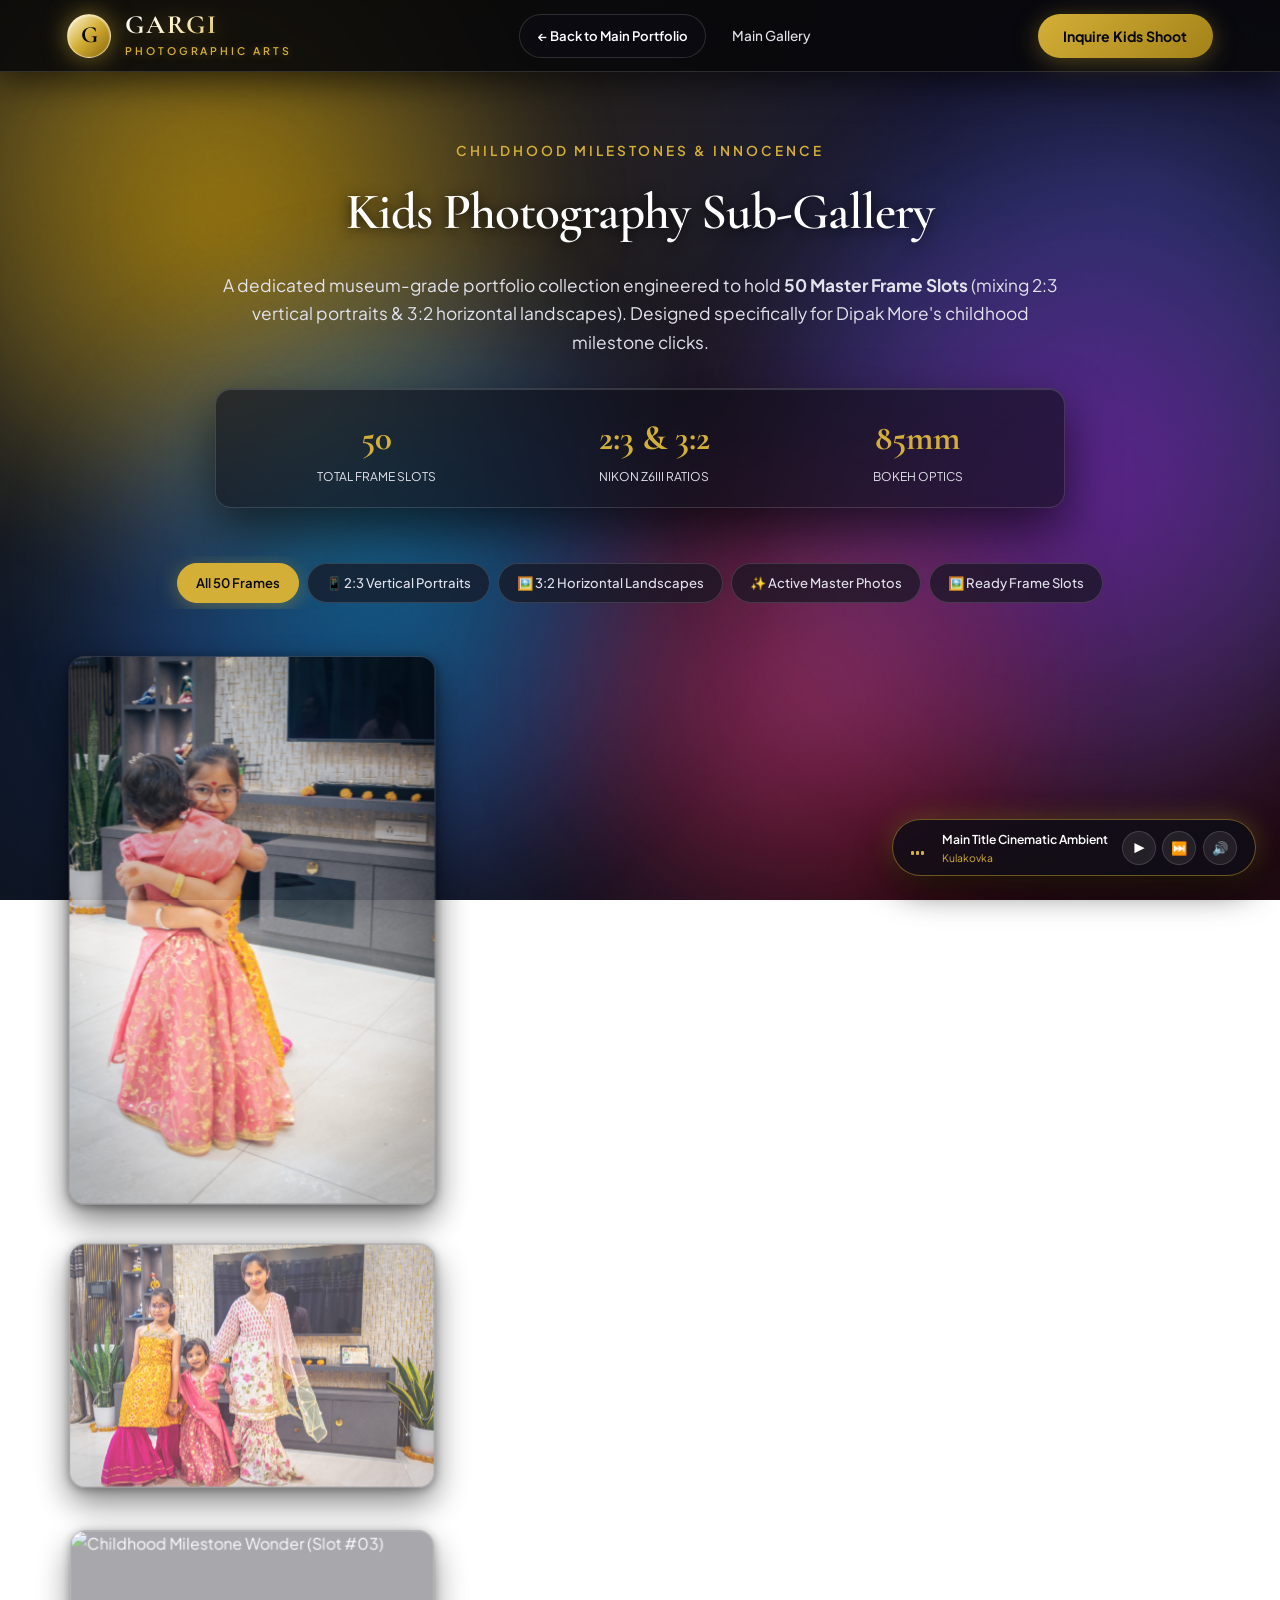
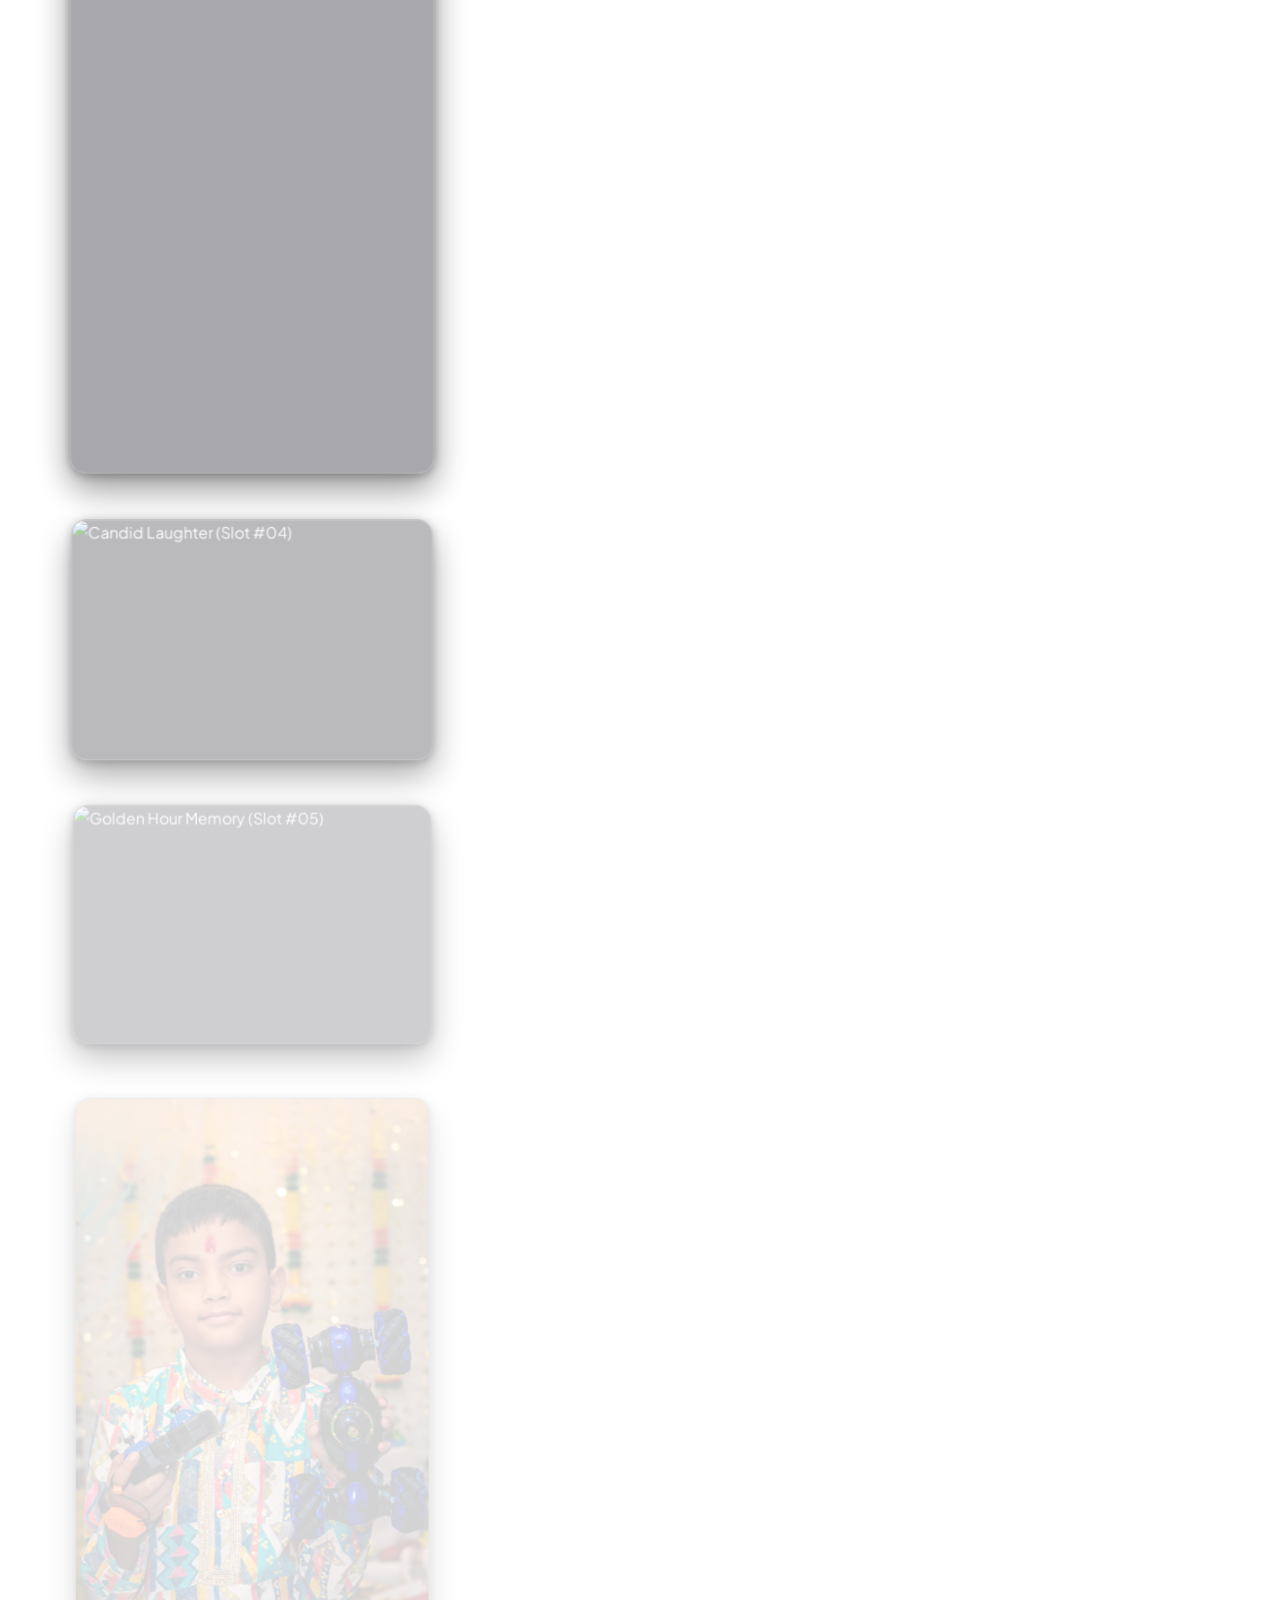
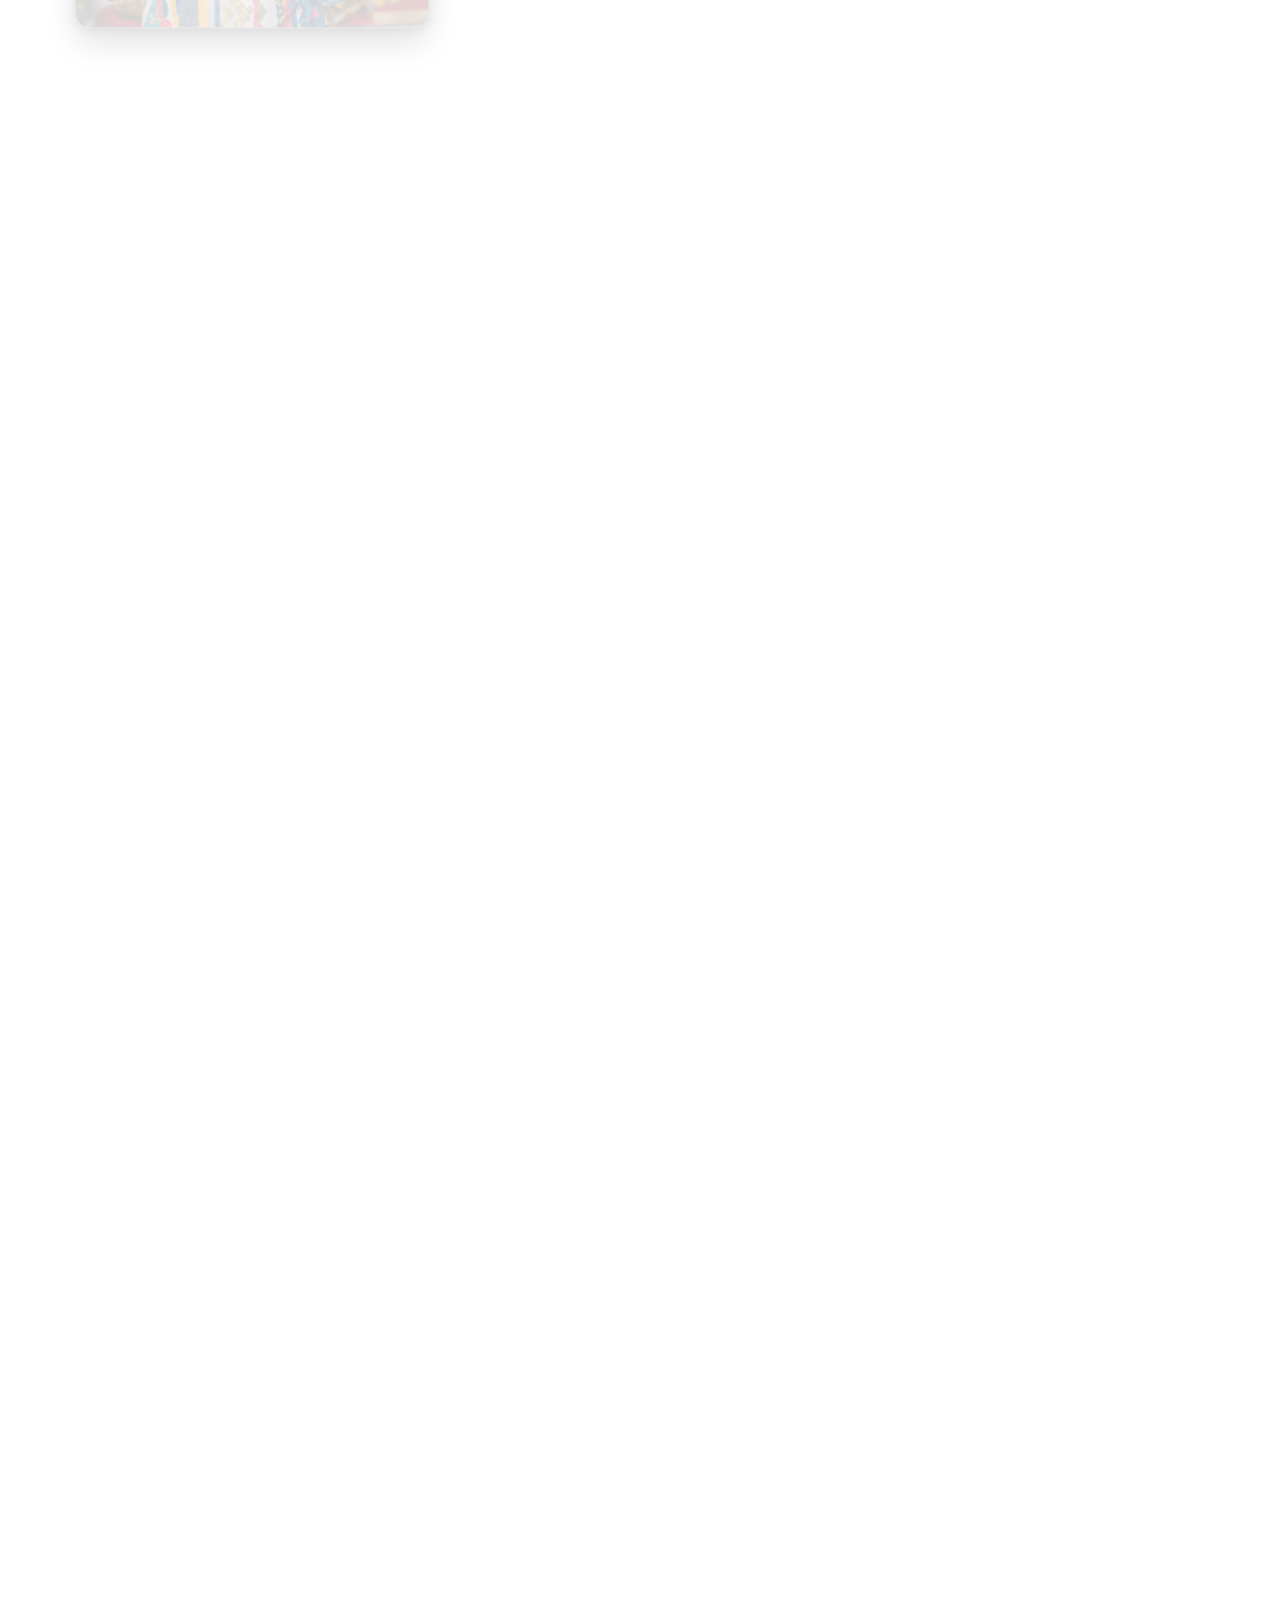
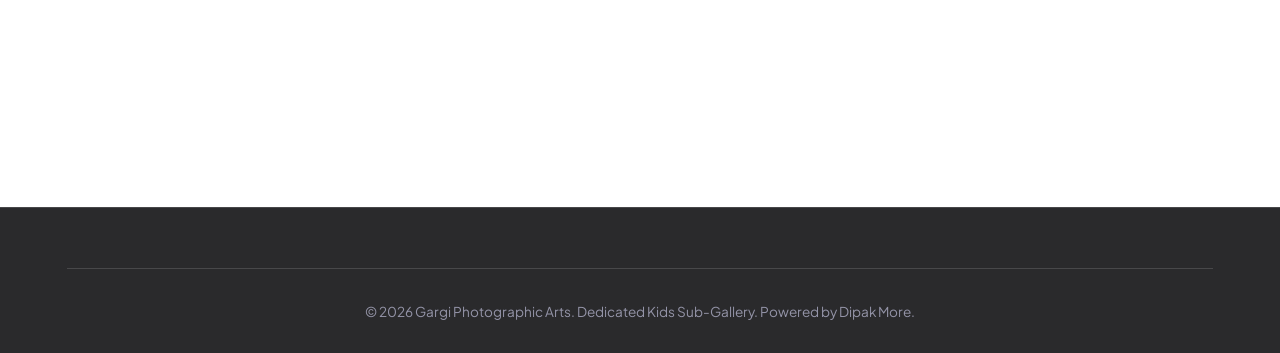
==== commit 28894815: "feat(kids-gallery): remove redundant slots and group color edit variants" ====
--- a/kids-gallery.html
+++ b/kids-gallery.html
@@ -188,6 +188,8 @@
   <script src="js/luxury-stardust-cursor.js" defer></script>
   <script src="js/audio-player.js" defer></script>
   <script>
+    const activeKidsVariantMap = {};
+
     document.addEventListener('DOMContentLoaded', () => {
       renderKidsGrid('all');
       initKidsFilterControls();
@@ -215,6 +217,7 @@
         const card = document.createElement('div');
         const aspectClass = item.aspectRatio ? `aspect-${item.aspectRatio.replace(':', '-')}` : 'aspect-2-3';
         const frameStr = String(item.frameNumber).padStart(2, '0');
+        card.setAttribute('data-id', item.id);
 
         if (item.isPlaceholder) {
           card.className = `museum-frame-card empty-frame ${aspectClass}`;
@@ -228,9 +231,34 @@
           `;
         } else {
           card.className = `museum-frame-card ${aspectClass}`;
+
+          if (!(item.id in activeKidsVariantMap)) {
+            activeKidsVariantMap[item.id] = 0;
+          }
+
+          const isMulti = item.variants && item.variants.length > 1;
+          const totalVars = isMulti ? item.variants.length : 1;
+          const currentVarIdx = activeKidsVariantMap[item.id] || 0;
+          const currentSrc = isMulti ? item.variants[currentVarIdx] : item.src;
+
+          const multiTag = isMulti ? `<span class="variant-badge-tag">🎨 ${currentVarIdx + 1}/${totalVars} COLOR EDITS</span>` : '';
+
+          const sliderControlsHTML = isMulti ? `
+            <div class="variant-slider-controls">
+              <button class="variant-nav-btn prev-btn" onclick="event.stopPropagation(); changeKidsVariant('${item.id}', -1, ${totalVars})" aria-label="Previous Edit">
+                <svg viewBox="0 0 24 24" fill="none" stroke="currentColor" stroke-width="2.5" stroke-linecap="round" stroke-linejoin="round" style="width:14px;height:14px;"><polyline points="15 18 9 12 15 6"></polyline></svg>
+              </button>
+              <button class="variant-nav-btn next-btn" onclick="event.stopPropagation(); changeKidsVariant('${item.id}', 1, ${totalVars})" aria-label="Next Edit">
+                <svg viewBox="0 0 24 24" fill="none" stroke="currentColor" stroke-width="2.5" stroke-linecap="round" stroke-linejoin="round" style="width:14px;height:14px;"><polyline points="9 18 15 12 9 6"></polyline></svg>
+              </button>
+            </div>
+          ` : '';
+
           card.innerHTML = `
-            <div class="gallery-img-wrapper">
-              <img src="${item.src}" alt="${item.title}" class="gallery-img" loading="lazy" />
+            ${multiTag}
+            <div class="gallery-img-wrapper" id="img-wrapper-${item.id}">
+              <img src="${currentSrc}" alt="${item.title}" class="gallery-img" id="img-element-${item.id}" loading="lazy" />
+              ${sliderControlsHTML}
               <div class="gallery-card-overlay">
                 <h3 class="gallery-card-title">${item.title}</h3>
                 <div class="gallery-card-meta">
@@ -252,6 +280,34 @@
           { opacity: 0, y: 30, scale: 0.95 },
           { opacity: 1, y: 0, scale: 1, duration: 0.5, stagger: 0.04, ease: 'power2.out' }
         );
+      }
+    }
+
+    function changeKidsVariant(itemId, delta, totalVariants) {
+      if (!(itemId in activeKidsVariantMap)) activeKidsVariantMap[itemId] = 0;
+      let newIdx = (activeKidsVariantMap[itemId] + delta) % totalVariants;
+      if (newIdx < 0) newIdx = totalVariants - 1;
+      activeKidsVariantMap[itemId] = newIdx;
+
+      const item = kidsGalleryData.find(i => i.id === itemId);
+      if (!item) return;
+
+      const imgEl = document.getElementById(`img-element-${itemId}`);
+      if (imgEl && item.variants) {
+        imgEl.style.opacity = '0.3';
+        setTimeout(() => {
+          imgEl.src = item.variants[newIdx];
+          imgEl.style.opacity = '1';
+        }, 150);
+      }
+
+      // Update badge tag
+      const card = document.querySelector(`.museum-frame-card[data-id="${itemId}"]`);
+      if (card) {
+        const badgeTag = card.querySelector('.variant-badge-tag');
+        if (badgeTag) {
+          badgeTag.innerHTML = `🎨 ${newIdx + 1}/${totalVariants} COLOR EDITS`;
+        }
       }
     }
 
@@ -285,41 +341,141 @@
             </p>
           </div>
         `;
+
+        detailsContainer.innerHTML = `
+          <div>
+            <span style="color: var(--gold-primary); font-size: 0.8rem; text-transform: uppercase; letter-spacing: 0.15em;">Frame Container #${String(item.frameNumber).padStart(2, '0')} (${item.aspectRatio})</span>
+            <h2 style="font-size: 2.2rem; margin: 0.3rem 0 1rem 0;">${item.title}</h2>
+            <p style="color: var(--text-muted); font-size: 0.95rem; line-height: 1.6;">${item.exif.story}</p>
+            
+            <div class="exif-list">
+              <div class="exif-item">
+                <label>Camera Body</label>
+                <span>${item.exif.camera}</span>
+              </div>
+              <div class="exif-item">
+                <label>Optics / Lens</label>
+                <span>${item.exif.lens}</span>
+              </div>
+              <div class="exif-item">
+                <label>Target Ratio</label>
+                <span>${item.aspectRatio} (${item.orientation})</span>
+              </div>
+              <div class="exif-item">
+                <label>Location</label>
+                <span>${item.exif.location}</span>
+              </div>
+            </div>
+          </div>
+          <div style="display: flex; flex-direction: column; gap: 0.5rem; margin-top: 1.5rem;">
+            <button class="btn-primary" style="width: 100%; justify-content: center;" onclick="openBookingModalWithService('kids')">Inquire Kids Shoot Session</button>
+          </div>
+        `;
       } else {
-        mediaContainer.innerHTML = `<img src="${item.src}" alt="${item.title}" />`;
-      }
-
-      detailsContainer.innerHTML = `
-        <div>
-          <span style="color: var(--gold-primary); font-size: 0.8rem; text-transform: uppercase; letter-spacing: 0.15em;">Frame Container #${String(item.frameNumber).padStart(2, '0')} (${item.aspectRatio})</span>
-          <h2 style="font-size: 2.2rem; margin: 0.3rem 0 1rem 0;">${item.title}</h2>
-          <p style="color: var(--text-muted); font-size: 0.95rem; line-height: 1.6;">${item.exif.story}</p>
-          
-          <div class="exif-list">
-            <div class="exif-item">
-              <label>Camera Body</label>
-              <span>${item.exif.camera}</span>
+        const isMulti = item.variants && item.variants.length > 1;
+        const totalVars = isMulti ? item.variants.length : 1;
+        const currentVarIdx = activeKidsVariantMap[itemId] || 0;
+        const currentSrc = isMulti ? item.variants[currentVarIdx] : item.src;
+
+        const currentItemIdx = kidsGalleryData.findIndex(i => i.id === itemId);
+        const prevItem = kidsGalleryData[(currentItemIdx - 1 + kidsGalleryData.length) % kidsGalleryData.length];
+        const nextItem = kidsGalleryData[(currentItemIdx + 1) % kidsGalleryData.length];
+
+        const svgPrev = `<svg viewBox="0 0 24 24" fill="none" stroke="currentColor" stroke-width="2.5" stroke-linecap="round" stroke-linejoin="round"><polyline points="15 18 9 12 15 6"></polyline></svg>`;
+        const svgNext = `<svg viewBox="0 0 24 24" fill="none" stroke="currentColor" stroke-width="2.5" stroke-linecap="round" stroke-linejoin="round"><polyline points="9 18 15 12 9 6"></polyline></svg>`;
+
+        let navArrowsHTML = '';
+        if (isMulti) {
+          const prevVarIdx = (currentVarIdx - 1 + totalVars) % totalVars;
+          const nextVarIdx = (currentVarIdx + 1) % totalVars;
+          navArrowsHTML = `
+            <button class="lightbox-nav-arrow prev" onclick="switchKidsLightboxVariant('${item.id}', ${prevVarIdx})" title="Previous Color Edit">${svgPrev}</button>
+            <button class="lightbox-nav-arrow next" onclick="switchKidsLightboxVariant('${item.id}', ${nextVarIdx})" title="Next Color Edit">${svgNext}</button>
+          `;
+        } else {
+          navArrowsHTML = `
+            <button class="lightbox-nav-arrow prev" onclick="openKidsLightbox('${prevItem.id}')" title="Previous Photo">${svgPrev}</button>
+            <button class="lightbox-nav-arrow next" onclick="openKidsLightbox('${nextItem.id}')" title="Next Photo">${svgNext}</button>
+          `;
+        }
+
+        mediaContainer.innerHTML = `
+          ${navArrowsHTML}
+          <img src="${currentSrc}" id="lightboxMainImg" alt="${item.title}" />
+        `;
+
+        let variantSelectorHTML = '';
+        if (isMulti) {
+          variantSelectorHTML = `
+            <div style="margin-top: 1rem; margin-bottom: 1rem;">
+              <label style="font-size: 0.75rem; color: var(--gold-light); text-transform: uppercase; letter-spacing: 0.1em; font-weight: 600; display: block; margin-bottom: 0.4rem;">Select Color Grade / Edit Variant:</label>
+              <div style="display: flex; gap: 0.5rem; flex-wrap: wrap;">
+                ${item.variants.map((v, idx) => `
+                  <button class="filter-btn ${idx === currentVarIdx ? 'active' : ''}" style="padding: 0.35rem 0.85rem; font-size: 0.75rem;" onclick="switchKidsLightboxVariant('${item.id}', ${idx})">
+                    Edit #${idx + 1}
+                  </button>
+                `).join('')}
+              </div>
             </div>
-            <div class="exif-item">
-              <label>Optics / Lens</label>
-              <span>${item.exif.lens}</span>
+          `;
+        }
+
+        detailsContainer.innerHTML = `
+          <div>
+            <span style="color: var(--gold-primary); font-size: 0.8rem; text-transform: uppercase; letter-spacing: 0.15em;">Frame Container #${String(item.frameNumber).padStart(2, '0')} (${item.aspectRatio})</span>
+            <h2 style="font-size: 2.2rem; margin: 0.3rem 0 1rem 0;">${item.title}</h2>
+            <p style="color: var(--text-muted); font-size: 0.95rem; line-height: 1.6;">${item.exif.story}</p>
+            
+            ${variantSelectorHTML}
+
+            <div class="exif-list">
+              <div class="exif-item">
+                <label>Camera Body</label>
+                <span>${item.exif.camera}</span>
+              </div>
+              <div class="exif-item">
+                <label>Optics / Lens</label>
+                <span>${item.exif.lens}</span>
+              </div>
+              <div class="exif-item">
+                <label>Aperture & Shutter</label>
+                <span>${item.exif.aperture} @ ${item.exif.shutter}</span>
+              </div>
+              <div class="exif-item">
+                <label>ISO & Location</label>
+                <span>${item.exif.iso} | ${item.exif.location.split(',')[0]}</span>
+              </div>
             </div>
-            <div class="exif-item">
-              <label>Aperture & Shutter</label>
-              <span>${item.exif.aperture} @ ${item.exif.shutter}</span>
-            </div>
-            <div class="exif-item">
-              <label>ISO & Location</label>
-              <span>${item.exif.iso} | ${item.exif.location.split(',')[0]}</span>
-            </div>
-          </div>
-        </div>
-        <div style="display: flex; flex-direction: column; gap: 0.5rem; margin-top: 1.5rem;">
-          <button class="btn-primary" style="width: 100%; justify-content: center;" onclick="openBookingModalWithService('kids')">Inquire Kids Shoot Session</button>
-        </div>
-      `;
+          </div>
+          <div style="display: flex; flex-direction: column; gap: 0.5rem; margin-top: 1.5rem;">
+            <button class="btn-primary" style="width: 100%; justify-content: center;" onclick="openBookingModalWithService('kids')">Inquire Kids Shoot Session</button>
+          </div>
+        `;
+      }
 
       modal.classList.add('active');
+    }
+
+    function switchKidsLightboxVariant(itemId, variantIdx) {
+      activeKidsVariantMap[itemId] = variantIdx;
+
+      // Update card image and badge on grid as well
+      const item = kidsGalleryData.find(i => i.id === itemId);
+      if (item) {
+        const imgEl = document.getElementById(`img-element-${itemId}`);
+        if (imgEl && item.variants && item.variants[variantIdx]) {
+          imgEl.src = item.variants[variantIdx];
+        }
+        const card = document.querySelector(`.museum-frame-card[data-id="${itemId}"]`);
+        if (card && item.variants) {
+          const badgeTag = card.querySelector('.variant-badge-tag');
+          if (badgeTag) {
+            badgeTag.innerHTML = `🎨 ${variantIdx + 1}/${item.variants.length} COLOR EDITS`;
+          }
+        }
+      }
+
+      openKidsLightbox(itemId);
     }
 
     function openBookingModalWithService(serviceCategory = 'kids') {
--- a/css/style.css
+++ b/css/style.css
@@ -899,6 +899,74 @@
   text-transform: uppercase;
   letter-spacing: 0.05em;
   z-index: 2;
+}
+
+.variant-badge-tag {
+  position: absolute;
+  top: 1rem;
+  left: 1rem;
+  padding: 0.35rem 0.85rem;
+  background: rgba(7, 7, 10, 0.88);
+  backdrop-filter: blur(10px);
+  -webkit-backdrop-filter: blur(10px);
+  border: 1px solid var(--border-gold);
+  border-radius: var(--radius-full);
+  color: var(--gold-light);
+  font-size: 0.72rem;
+  font-weight: 600;
+  letter-spacing: 0.05em;
+  z-index: 5;
+  box-shadow: 0 4px 15px rgba(0, 0, 0, 0.5);
+  pointer-events: none;
+}
+
+.variant-slider-controls {
+  position: absolute;
+  top: 50%;
+  left: 0;
+  right: 0;
+  transform: translateY(-50%);
+  display: flex;
+  justify-content: space-between;
+  padding: 0 0.75rem;
+  opacity: 0;
+  visibility: hidden;
+  transition: opacity 0.3s ease, visibility 0.3s ease;
+  z-index: 6;
+  pointer-events: none;
+}
+
+.gallery-card:hover .variant-slider-controls,
+.museum-frame-card:hover .variant-slider-controls {
+  opacity: 1;
+  visibility: visible;
+}
+
+.variant-nav-btn {
+  width: 32px;
+  height: 32px;
+  border-radius: 50%;
+  background: rgba(10, 9, 20, 0.88);
+  backdrop-filter: blur(10px);
+  -webkit-backdrop-filter: blur(10px);
+  border: 1px solid rgba(212, 175, 55, 0.7);
+  color: var(--gold-primary);
+  display: flex;
+  align-items: center;
+  justify-content: center;
+  cursor: pointer;
+  pointer-events: auto;
+  transition: all 0.25s cubic-bezier(0.165, 0.84, 0.44, 1);
+  box-shadow: 0 4px 12px rgba(0, 0, 0, 0.6);
+  padding: 0;
+}
+
+.variant-nav-btn:hover {
+  background: var(--gold-primary);
+  color: #0A0914;
+  border-color: #FFFFFF;
+  transform: scale(1.15);
+  box-shadow: 0 0 15px rgba(212, 175, 55, 0.8);
 }
 
 /* 3x3 VISUAL CATEGORY HUB GRID (Inspired by Reference Design) */
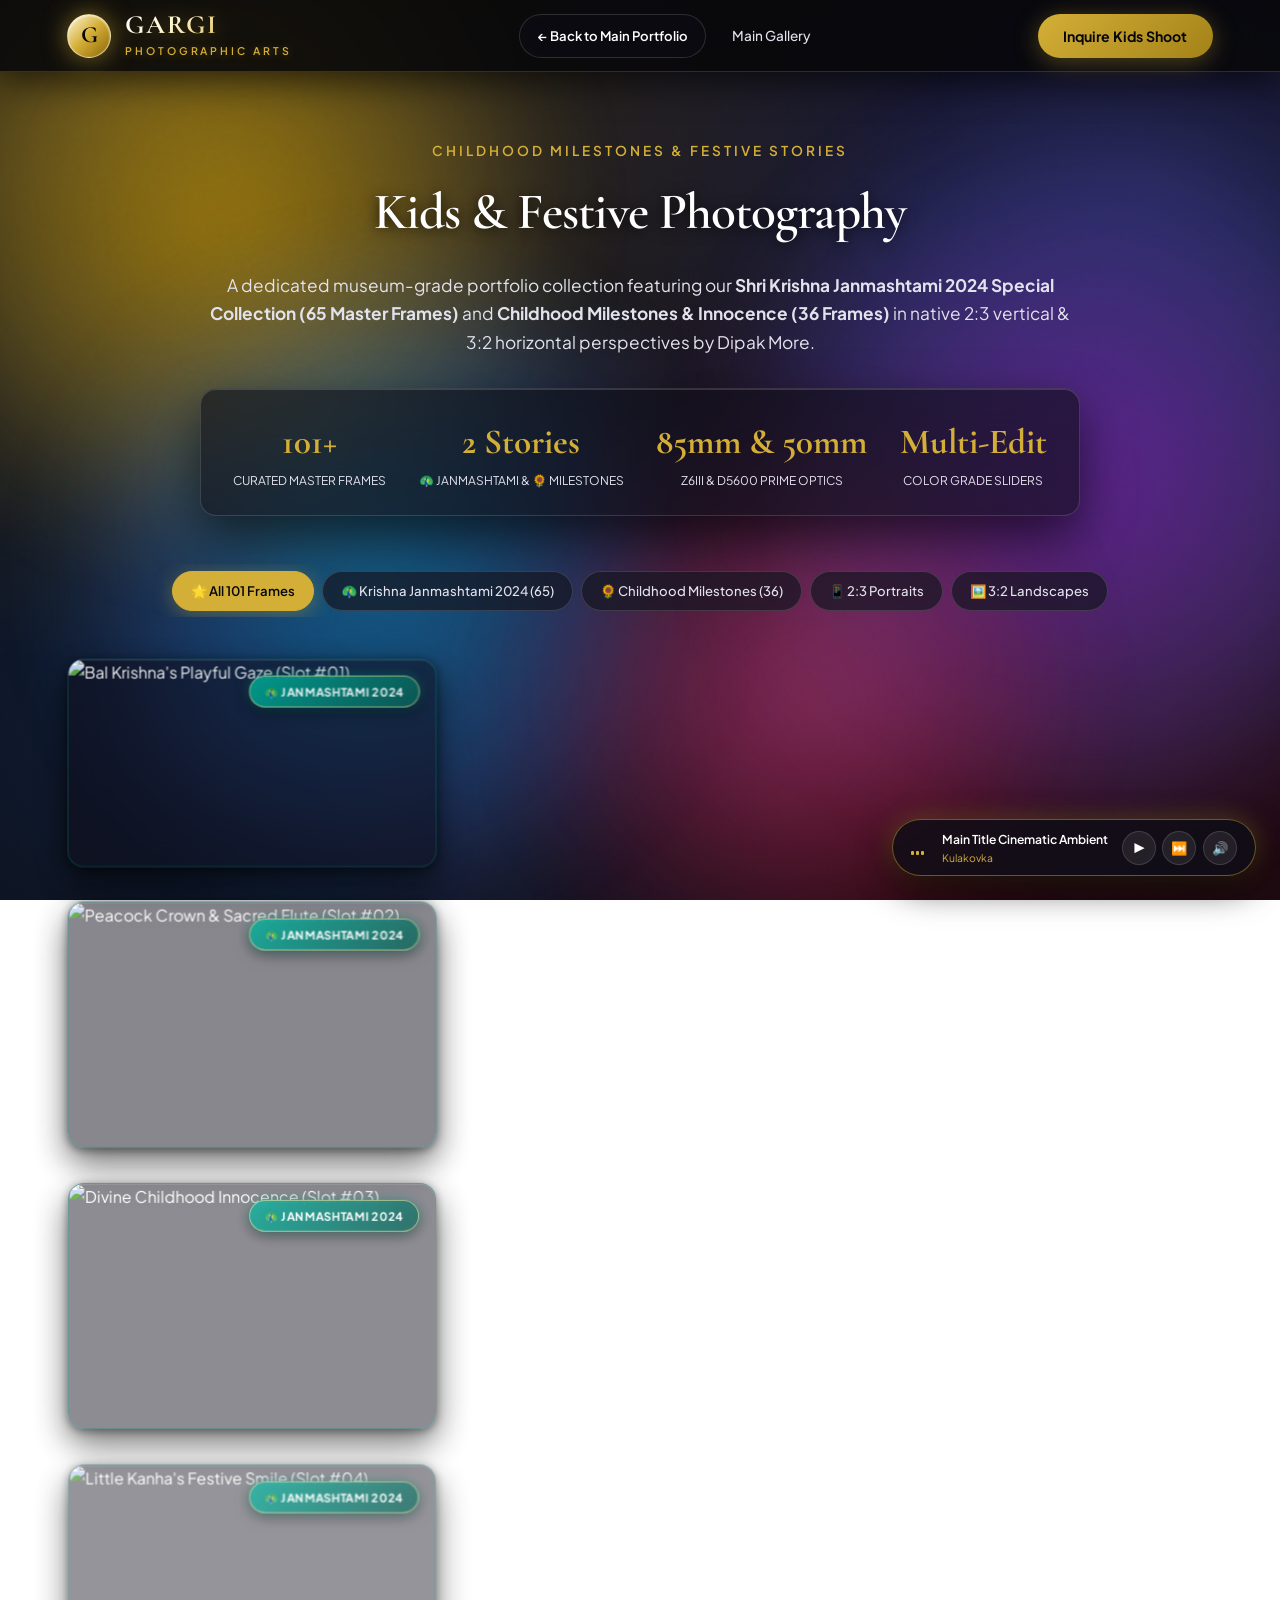
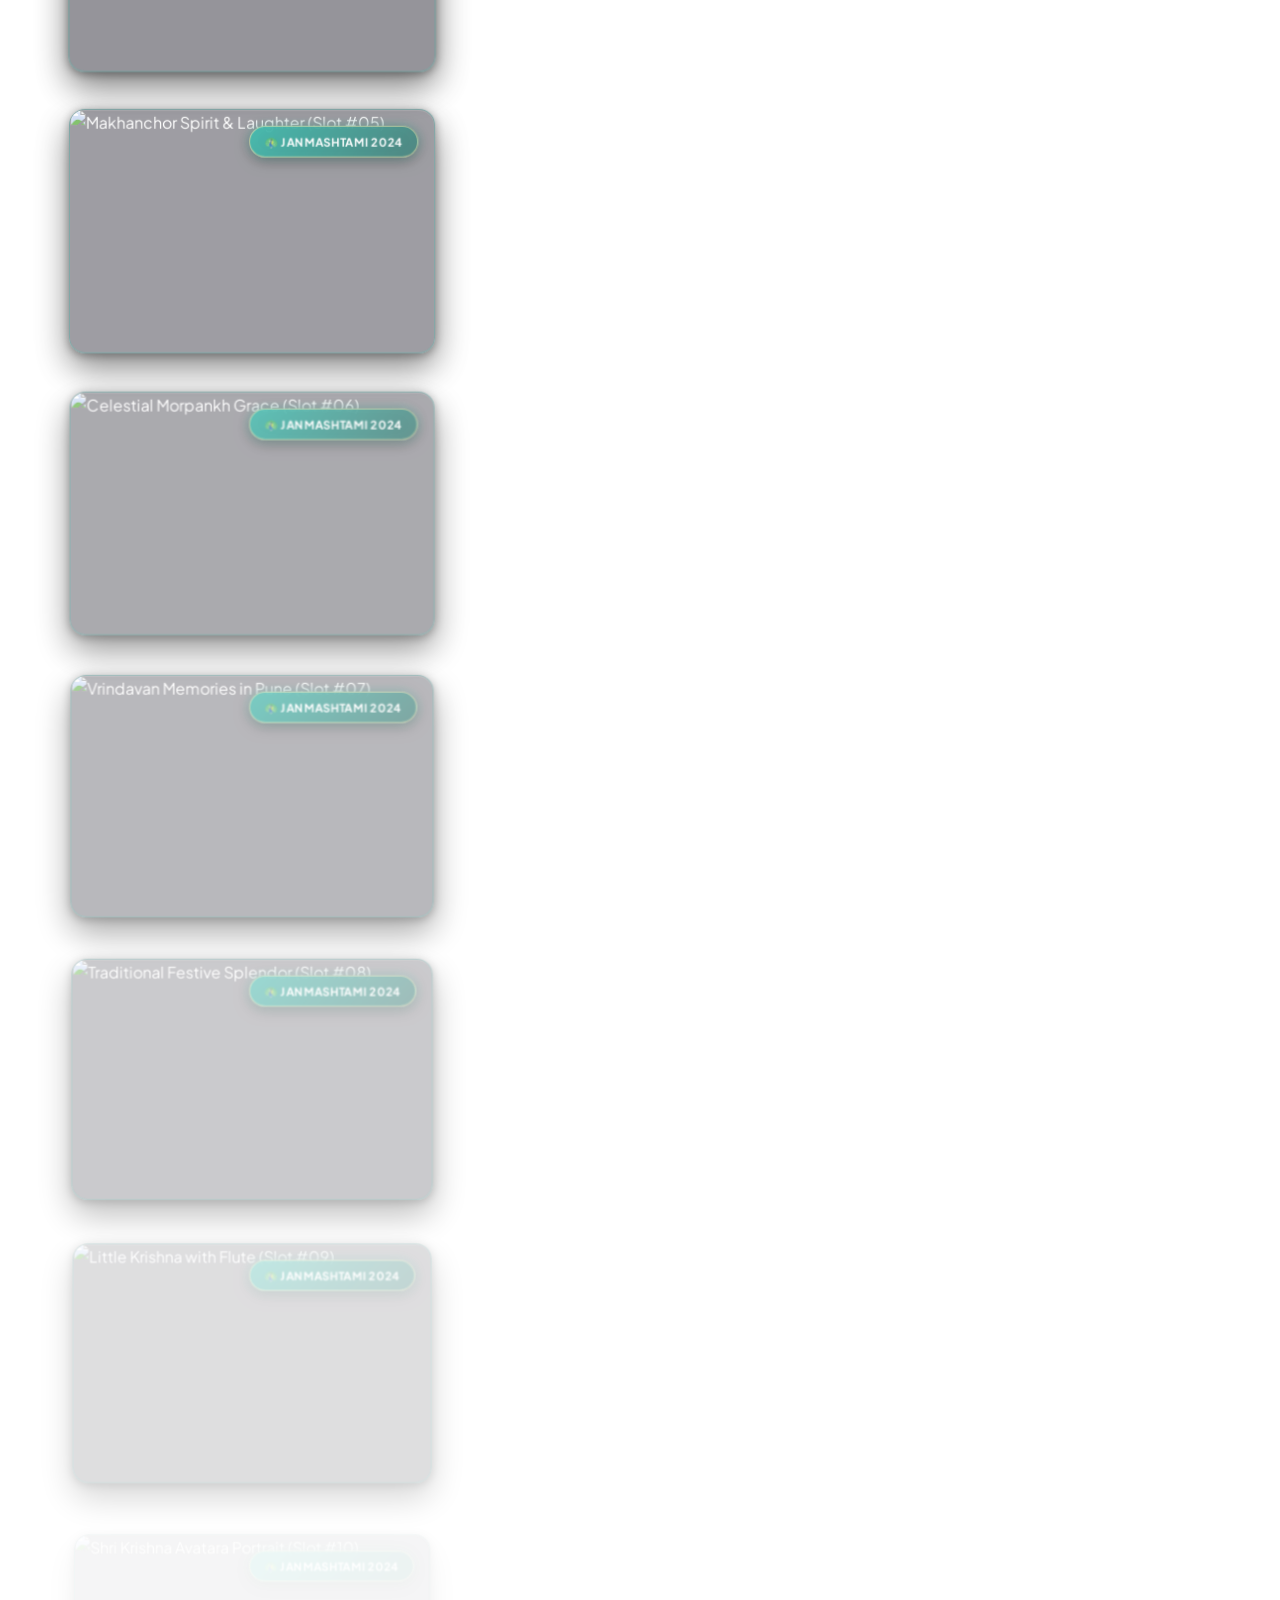
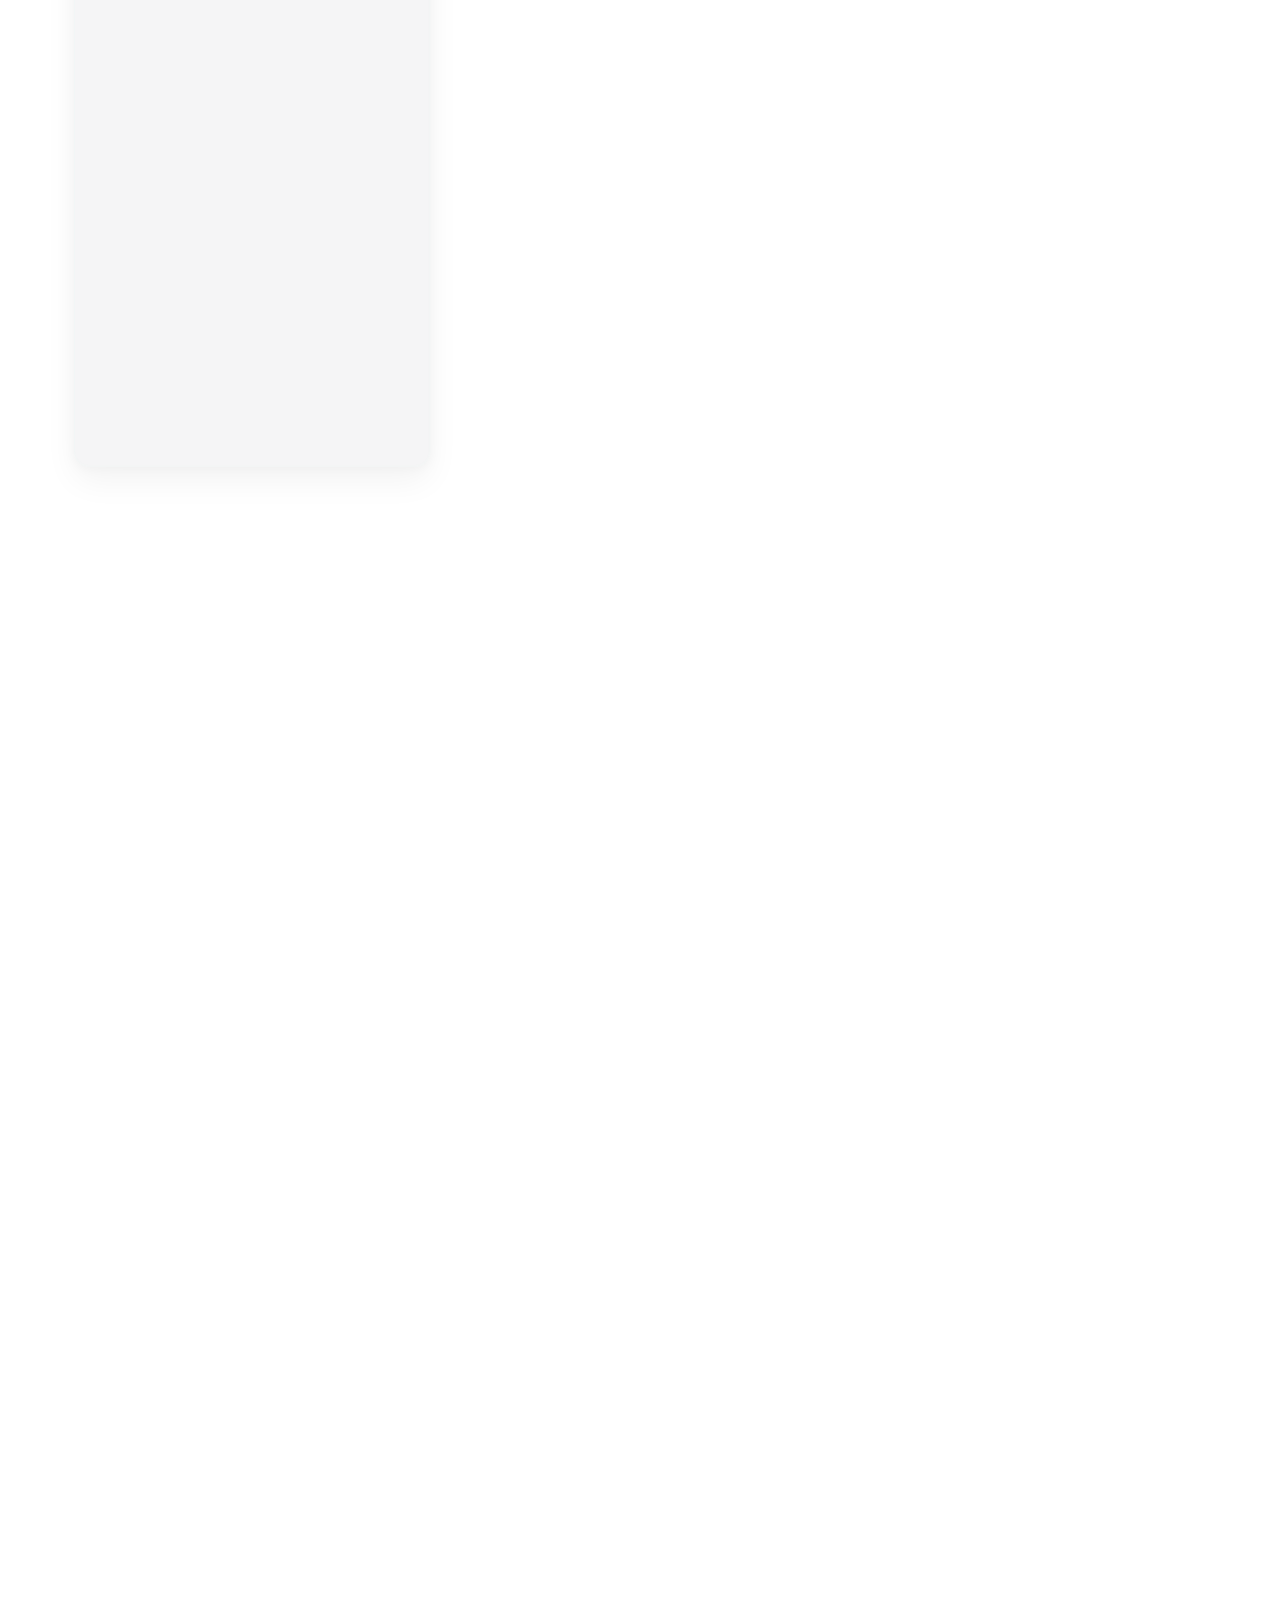
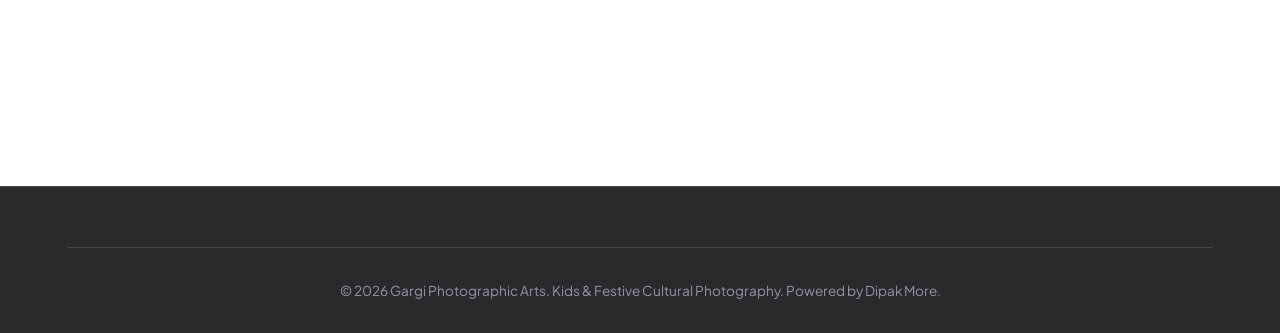
==== commit 67a0e065: "feat(kids-gallery): add Krishna Janmashtami 2024 collection (65 frames) with Peacock Feather theme" ====
--- a/kids-gallery.html
+++ b/kids-gallery.html
@@ -55,40 +55,44 @@
   <!-- Hero Header Section -->
   <section class="section-padding" style="padding-top: 140px; padding-bottom: 40px;">
     <div class="container">
-      <div class="section-header" style="max-width: 850px;">
-        <span class="section-tag">Childhood Milestones & Innocence</span>
-        <h1 class="section-title" style="font-size: 3.2rem;">Kids Photography Sub-Gallery</h1>
+      <div class="section-header" style="max-width: 880px;">
+        <span class="section-tag">Childhood Milestones & Festive Stories</span>
+        <h1 class="section-title" style="font-size: 3.2rem;">Kids & Festive Photography</h1>
         <p class="section-description">
-          A dedicated museum-grade portfolio collection engineered to hold <strong>50 Master Frame Slots</strong> (mixing 2:3 vertical portraits & 3:2 horizontal landscapes). Designed specifically for Dipak More's childhood milestone clicks.
+          A dedicated museum-grade portfolio collection featuring our <strong>Shri Krishna Janmashtami 2024 Special Collection (65 Master Frames)</strong> and <strong>Childhood Milestones & Innocence (36 Frames)</strong> in native 2:3 vertical & 3:2 horizontal perspectives by Dipak More.
         </p>
 
         <!-- Stats Bar -->
-        <div class="glass-panel" style="display: flex; justify-content: space-around; padding: 1.25rem; margin-top: 2rem; border-radius: var(--radius-md);">
+        <div class="glass-panel" style="display: flex; justify-content: space-around; padding: 1.5rem; margin-top: 2rem; border-radius: var(--radius-md); flex-wrap: wrap; gap: 1rem;">
           <div style="text-align: center;">
-            <div style="font-family: 'Cormorant Garamond', serif; font-size: 2.2rem; font-weight: 700; color: var(--gold-primary);">50</div>
-            <div style="font-size: 0.75rem; color: var(--text-muted); text-transform: uppercase;">Total Frame Slots</div>
+            <div style="font-family: 'Cormorant Garamond', serif; font-size: 2.2rem; font-weight: 700; color: var(--gold-primary);">101+</div>
+            <div style="font-size: 0.75rem; color: var(--text-muted); text-transform: uppercase;">Curated Master Frames</div>
           </div>
           <div style="text-align: center;">
-            <div style="font-family: 'Cormorant Garamond', serif; font-size: 2.2rem; font-weight: 700; color: var(--gold-primary);">2:3 & 3:2</div>
-            <div style="font-size: 0.75rem; color: var(--text-muted); text-transform: uppercase;">Nikon Z6III Ratios</div>
+            <div style="font-family: 'Cormorant Garamond', serif; font-size: 2.2rem; font-weight: 700; color: var(--gold-primary);">2 Stories</div>
+            <div style="font-size: 0.75rem; color: var(--text-muted); text-transform: uppercase;">🦚 Janmashtami & 🌻 Milestones</div>
           </div>
           <div style="text-align: center;">
-            <div style="font-family: 'Cormorant Garamond', serif; font-size: 2.2rem; font-weight: 700; color: var(--gold-primary);">85mm</div>
-            <div style="font-size: 0.75rem; color: var(--text-muted); text-transform: uppercase;">Bokeh Optics</div>
+            <div style="font-family: 'Cormorant Garamond', serif; font-size: 2.2rem; font-weight: 700; color: var(--gold-primary);">85mm & 50mm</div>
+            <div style="font-size: 0.75rem; color: var(--text-muted); text-transform: uppercase;">Z6III & D5600 Prime Optics</div>
+          </div>
+          <div style="text-align: center;">
+            <div style="font-family: 'Cormorant Garamond', serif; font-size: 2.2rem; font-weight: 700; color: var(--gold-primary);">Multi-Edit</div>
+            <div style="font-size: 0.75rem; color: var(--text-muted); text-transform: uppercase;">Color Grade Sliders</div>
           </div>
         </div>
       </div>
 
       <!-- Sub-Gallery Filter Bar -->
       <div class="filter-container" style="justify-content: center; margin-top: 2.5rem; margin-bottom: 2.5rem;">
-        <button class="filter-btn active" data-kids-filter="all">All 50 Frames</button>
-        <button class="filter-btn" data-kids-filter="portrait">📱 2:3 Vertical Portraits</button>
-        <button class="filter-btn" data-kids-filter="landscape">🖼️ 3:2 Horizontal Landscapes</button>
-        <button class="filter-btn" data-kids-filter="active">✨ Active Master Photos</button>
-        <button class="filter-btn" data-kids-filter="empty">🖼️ Ready Frame Slots</button>
-      </div>
-
-      <!-- 50 Frame Grid Container -->
+        <button class="filter-btn active" data-kids-filter="all">🌟 All 101 Frames</button>
+        <button class="filter-btn" data-kids-filter="janmashtami2024">🦚 Krishna Janmashtami 2024 (65)</button>
+        <button class="filter-btn" data-kids-filter="milestones">🌻 Childhood Milestones (36)</button>
+        <button class="filter-btn" data-kids-filter="portrait">📱 2:3 Portraits</button>
+        <button class="filter-btn" data-kids-filter="landscape">🖼️ 3:2 Landscapes</button>
+      </div>
+
+      <!-- Gallery Grid Container -->
       <div class="gallery-grid" id="kidsFramesGrid">
         <!-- Rendered via JS -->
       </div>
@@ -99,7 +103,7 @@
   <footer class="site-footer">
     <div class="container">
       <div class="copyright text-center" style="text-align: center;">
-        © 2026 Gargi Photographic Arts. Dedicated Kids Sub-Gallery. Powered by Dipak More.
+        © 2026 Gargi Photographic Arts. Kids & Festive Cultural Photography. Powered by Dipak More.
       </div>
     </div>
   </footer>
@@ -148,9 +152,9 @@
     <div class="modal-content glass-panel" style="max-width: 600px;">
       <button class="modal-close-btn" aria-label="Close Booking Modal">✕</button>
       <div class="booking-form">
-        <h2 style="font-size: 2.2rem; margin-bottom: 0.5rem; text-align: center;">Inquire Kids Shoot</h2>
-        <p style="color: var(--text-muted); font-size: 0.9rem; text-align: center; margin-bottom: 2rem;">
-          Book a fine-art outdoor or studio childhood milestone session with Dipak More.
+        <h2 style="font-size: 2.2rem; margin-bottom: 0.5rem; text-align: center;" id="bookingModalTitle">Inquire Kids Shoot</h2>
+        <p style="color: var(--text-muted); font-size: 0.9rem; text-align: center; margin-bottom: 2rem;" id="bookingModalSubtitle">
+          Book a fine-art festive costume or studio childhood milestone session with Dipak More.
         </p>
 
         <form id="inquiryForm">
@@ -165,22 +169,31 @@
           </div>
 
           <div class="form-group">
+            <label class="form-label" for="shootType">Session Type</label>
+            <select id="shootType" class="form-select">
+              <option value="festive_kids">🦚 Festive & Cultural Costume Shoot (Janmashtami / Traditional)</option>
+              <option value="milestones">🌻 Childhood Milestones & Outdoor Play</option>
+              <option value="studio_portrait">📷 Studio Portraiture & Fine Art</option>
+            </select>
+          </div>
+
+          <div class="form-group">
             <label class="form-label" for="shootDate">Preferred Shoot Date</label>
             <input type="date" id="shootDate" class="form-input" required />
           </div>
 
           <div class="form-group">
             <label class="form-label" for="messageText">Project Details / Location</label>
-            <textarea id="messageText" class="form-textarea" rows="4" placeholder="Tell us about child age, milestone details, or garden/studio preferences..."></textarea>
+            <textarea id="messageText" class="form-textarea" rows="3" placeholder="Tell us about child age, costume/festive themes, or location preferences..."></textarea>
           </div>
 
           <button type="submit" class="btn-primary" style="width: 100%; justify-content: center; margin-top: 1rem;">
-            Submit Kids Inquiry
+            Submit Inquiry
           </button>
         </form>
       </div>
     </div>
-  </section>
+  </div>
 
   <!-- Scripts -->
   <script src="js/kids-data.js"></script>
@@ -203,72 +216,65 @@
       grid.innerHTML = '';
 
       let items = kidsGalleryData;
-      if (filter === 'portrait') {
+      if (filter === 'janmashtami2024') {
+        items = items.filter(i => i.collection === 'janmashtami2024');
+      } else if (filter === 'milestones') {
+        items = items.filter(i => i.collection === 'milestones');
+      } else if (filter === 'portrait') {
         items = items.filter(i => i.orientation === 'portrait');
       } else if (filter === 'landscape') {
         items = items.filter(i => i.orientation === 'landscape');
-      } else if (filter === 'active') {
-        items = items.filter(i => !i.isPlaceholder);
-      } else if (filter === 'empty') {
-        items = items.filter(i => i.isPlaceholder);
       }
 
       items.forEach(item => {
         const card = document.createElement('div');
         const aspectClass = item.aspectRatio ? `aspect-${item.aspectRatio.replace(':', '-')}` : 'aspect-2-3';
-        const frameStr = String(item.frameNumber).padStart(2, '0');
+        const isJanmashtami = item.collection === 'janmashtami2024';
+        const peacockGlowClass = isJanmashtami ? 'peacock-card-glow' : '';
+
+        card.className = `museum-frame-card ${peacockGlowClass} ${aspectClass}`;
         card.setAttribute('data-id', item.id);
 
-        if (item.isPlaceholder) {
-          card.className = `museum-frame-card empty-frame ${aspectClass}`;
-          card.innerHTML = `
-            <div class="empty-frame-inner">
-              <div class="empty-frame-icon">📷</div>
-              <div class="empty-frame-slot-title">Frame Slot #${frameStr}</div>
-              <div class="empty-frame-tag">Ready for Dipak's Click (${item.aspectRatio})</div>
-              <div style="font-size: 0.72rem; color: var(--gold-light); margin-top: 0.5rem; opacity: 0.85;">Click to view EXIF & Upload Specs</div>
-            </div>
-          `;
-        } else {
-          card.className = `museum-frame-card ${aspectClass}`;
-
-          if (!(item.id in activeKidsVariantMap)) {
-            activeKidsVariantMap[item.id] = 0;
-          }
-
-          const isMulti = item.variants && item.variants.length > 1;
-          const totalVars = isMulti ? item.variants.length : 1;
-          const currentVarIdx = activeKidsVariantMap[item.id] || 0;
-          const currentSrc = isMulti ? item.variants[currentVarIdx] : item.src;
-
-          const multiTag = isMulti ? `<span class="variant-badge-tag">🎨 ${currentVarIdx + 1}/${totalVars} COLOR EDITS</span>` : '';
-
-          const sliderControlsHTML = isMulti ? `
-            <div class="variant-slider-controls">
-              <button class="variant-nav-btn prev-btn" onclick="event.stopPropagation(); changeKidsVariant('${item.id}', -1, ${totalVars})" aria-label="Previous Edit">
-                <svg viewBox="0 0 24 24" fill="none" stroke="currentColor" stroke-width="2.5" stroke-linecap="round" stroke-linejoin="round" style="width:14px;height:14px;"><polyline points="15 18 9 12 15 6"></polyline></svg>
-              </button>
-              <button class="variant-nav-btn next-btn" onclick="event.stopPropagation(); changeKidsVariant('${item.id}', 1, ${totalVars})" aria-label="Next Edit">
-                <svg viewBox="0 0 24 24" fill="none" stroke="currentColor" stroke-width="2.5" stroke-linecap="round" stroke-linejoin="round" style="width:14px;height:14px;"><polyline points="9 18 15 12 9 6"></polyline></svg>
-              </button>
-            </div>
-          ` : '';
-
-          card.innerHTML = `
-            ${multiTag}
-            <div class="gallery-img-wrapper" id="img-wrapper-${item.id}">
-              <img src="${currentSrc}" alt="${item.title}" class="gallery-img" id="img-element-${item.id}" loading="lazy" />
-              ${sliderControlsHTML}
-              <div class="gallery-card-overlay">
-                <h3 class="gallery-card-title">${item.title}</h3>
-                <div class="gallery-card-meta">
-                  <span>📷 ${item.exif.camera}</span>
-                  <span>📍 ${item.exif.location.split(',')[0]}</span>
-                </div>
+        if (!(item.id in activeKidsVariantMap)) {
+          activeKidsVariantMap[item.id] = 0;
+        }
+
+        const isMulti = item.variants && item.variants.length > 1;
+        const totalVars = isMulti ? item.variants.length : 1;
+        const currentVarIdx = activeKidsVariantMap[item.id] || 0;
+        const currentSrc = isMulti ? item.variants[currentVarIdx] : item.src;
+
+        const multiTag = isMulti ? `<span class="variant-badge-tag">🎨 ${currentVarIdx + 1}/${totalVars} COLOR EDITS</span>` : '';
+        const collectionBadge = isJanmashtami 
+          ? `<span class="peacock-tag-badge">🦚 JANMASHTAMI 2024</span>`
+          : `<span class="milestone-tag-badge">🌻 MILESTONE</span>`;
+
+        const sliderControlsHTML = isMulti ? `
+          <div class="variant-slider-controls">
+            <button class="variant-nav-btn prev-btn" onclick="event.stopPropagation(); changeKidsVariant('${item.id}', -1, ${totalVars})" aria-label="Previous Edit">
+              <svg viewBox="0 0 24 24" fill="none" stroke="currentColor" stroke-width="2.5" stroke-linecap="round" stroke-linejoin="round" style="width:14px;height:14px;"><polyline points="15 18 9 12 15 6"></polyline></svg>
+            </button>
+            <button class="variant-nav-btn next-btn" onclick="event.stopPropagation(); changeKidsVariant('${item.id}', 1, ${totalVars})" aria-label="Next Edit">
+              <svg viewBox="0 0 24 24" fill="none" stroke="currentColor" stroke-width="2.5" stroke-linecap="round" stroke-linejoin="round" style="width:14px;height:14px;"><polyline points="9 18 15 12 9 6"></polyline></svg>
+            </button>
+          </div>
+        ` : '';
+
+        card.innerHTML = `
+          ${multiTag}
+          ${collectionBadge}
+          <div class="gallery-img-wrapper" id="img-wrapper-${item.id}">
+            <img src="${currentSrc}" alt="${item.title}" class="gallery-img" id="img-element-${item.id}" loading="lazy" />
+            ${sliderControlsHTML}
+            <div class="gallery-card-overlay">
+              <h3 class="gallery-card-title">${item.title}</h3>
+              <div class="gallery-card-meta">
+                <span>📷 ${item.exif.camera}</span>
+                <span>📍 ${item.exif.location.split(',')[0]}</span>
               </div>
             </div>
-          `;
-        }
+          </div>
+        `;
 
         card.addEventListener('click', () => openKidsLightbox(item.id));
         grid.appendChild(card);
@@ -277,8 +283,8 @@
       if (typeof gsap !== 'undefined') {
         gsap.fromTo(
           '#kidsFramesGrid .museum-frame-card',
-          { opacity: 0, y: 30, scale: 0.95 },
-          { opacity: 1, y: 0, scale: 1, duration: 0.5, stagger: 0.04, ease: 'power2.out' }
+          { opacity: 0, y: 25, scale: 0.96 },
+          { opacity: 1, y: 0, scale: 1, duration: 0.45, stagger: 0.03, ease: 'power2.out' }
         );
       }
     }
@@ -301,7 +307,6 @@
         }, 150);
       }
 
-      // Update badge tag
       const card = document.querySelector(`.museum-frame-card[data-id="${itemId}"]`);
       if (card) {
         const badgeTag = card.querySelector('.variant-badge-tag');
@@ -331,127 +336,100 @@
       const mediaContainer = document.getElementById('lightboxMedia');
       const detailsContainer = document.getElementById('lightboxDetails');
 
-      if (item.isPlaceholder) {
-        mediaContainer.innerHTML = `
-          <div style="display: flex; flex-direction: column; align-items: center; justify-content: center; height: 100%; min-height: 400px; background: rgba(15,15,22,0.9); border-radius: 12px; border: 2px dashed var(--border-gold); padding: 2rem; text-align: center;">
-            <div style="font-size: 4rem; margin-bottom: 1rem; filter: drop-shadow(0 4px 15px rgba(212,175,55,0.4));">🖼️</div>
-            <h3 style="font-size: 2rem; color: var(--gold-light); margin-bottom: 0.5rem;">Frame Slot #${String(item.frameNumber).padStart(2, '0')} Container</h3>
-            <p style="color: var(--text-muted); max-width: 400px; font-size: 0.9rem;">
-              Reserved fine-art frame container ready for Dipak's photo click (${item.aspectRatio} ${item.orientation} orientation).
-            </p>
-          </div>
-        `;
-
-        detailsContainer.innerHTML = `
-          <div>
-            <span style="color: var(--gold-primary); font-size: 0.8rem; text-transform: uppercase; letter-spacing: 0.15em;">Frame Container #${String(item.frameNumber).padStart(2, '0')} (${item.aspectRatio})</span>
-            <h2 style="font-size: 2.2rem; margin: 0.3rem 0 1rem 0;">${item.title}</h2>
-            <p style="color: var(--text-muted); font-size: 0.95rem; line-height: 1.6;">${item.exif.story}</p>
-            
-            <div class="exif-list">
-              <div class="exif-item">
-                <label>Camera Body</label>
-                <span>${item.exif.camera}</span>
-              </div>
-              <div class="exif-item">
-                <label>Optics / Lens</label>
-                <span>${item.exif.lens}</span>
-              </div>
-              <div class="exif-item">
-                <label>Target Ratio</label>
-                <span>${item.aspectRatio} (${item.orientation})</span>
-              </div>
-              <div class="exif-item">
-                <label>Location</label>
-                <span>${item.exif.location}</span>
-              </div>
-            </div>
-          </div>
-          <div style="display: flex; flex-direction: column; gap: 0.5rem; margin-top: 1.5rem;">
-            <button class="btn-primary" style="width: 100%; justify-content: center;" onclick="openBookingModalWithService('kids')">Inquire Kids Shoot Session</button>
-          </div>
+      const isJanmashtami = item.collection === 'janmashtami2024';
+      if (isJanmashtami) {
+        modal.classList.add('peacock-theme-active');
+      } else {
+        modal.classList.remove('peacock-theme-active');
+      }
+
+      const isMulti = item.variants && item.variants.length > 1;
+      const totalVars = isMulti ? item.variants.length : 1;
+      const currentVarIdx = activeKidsVariantMap[itemId] || 0;
+      const currentSrc = isMulti ? item.variants[currentVarIdx] : item.src;
+
+      const currentItemIdx = kidsGalleryData.findIndex(i => i.id === itemId);
+      const prevItem = kidsGalleryData[(currentItemIdx - 1 + kidsGalleryData.length) % kidsGalleryData.length];
+      const nextItem = kidsGalleryData[(currentItemIdx + 1) % kidsGalleryData.length];
+
+      const svgPrev = `<svg viewBox="0 0 24 24" fill="none" stroke="currentColor" stroke-width="2.5" stroke-linecap="round" stroke-linejoin="round"><polyline points="15 18 9 12 15 6"></polyline></svg>`;
+      const svgNext = `<svg viewBox="0 0 24 24" fill="none" stroke="currentColor" stroke-width="2.5" stroke-linecap="round" stroke-linejoin="round"><polyline points="9 18 15 12 9 6"></polyline></svg>`;
+
+      let navArrowsHTML = '';
+      if (isMulti) {
+        const prevVarIdx = (currentVarIdx - 1 + totalVars) % totalVars;
+        const nextVarIdx = (currentVarIdx + 1) % totalVars;
+        navArrowsHTML = `
+          <button class="lightbox-nav-arrow prev" onclick="switchKidsLightboxVariant('${item.id}', ${prevVarIdx})" title="Previous Color Edit">${svgPrev}</button>
+          <button class="lightbox-nav-arrow next" onclick="switchKidsLightboxVariant('${item.id}', ${nextVarIdx})" title="Next Color Edit">${svgNext}</button>
         `;
       } else {
-        const isMulti = item.variants && item.variants.length > 1;
-        const totalVars = isMulti ? item.variants.length : 1;
-        const currentVarIdx = activeKidsVariantMap[itemId] || 0;
-        const currentSrc = isMulti ? item.variants[currentVarIdx] : item.src;
-
-        const currentItemIdx = kidsGalleryData.findIndex(i => i.id === itemId);
-        const prevItem = kidsGalleryData[(currentItemIdx - 1 + kidsGalleryData.length) % kidsGalleryData.length];
-        const nextItem = kidsGalleryData[(currentItemIdx + 1) % kidsGalleryData.length];
-
-        const svgPrev = `<svg viewBox="0 0 24 24" fill="none" stroke="currentColor" stroke-width="2.5" stroke-linecap="round" stroke-linejoin="round"><polyline points="15 18 9 12 15 6"></polyline></svg>`;
-        const svgNext = `<svg viewBox="0 0 24 24" fill="none" stroke="currentColor" stroke-width="2.5" stroke-linecap="round" stroke-linejoin="round"><polyline points="9 18 15 12 9 6"></polyline></svg>`;
-
-        let navArrowsHTML = '';
-        if (isMulti) {
-          const prevVarIdx = (currentVarIdx - 1 + totalVars) % totalVars;
-          const nextVarIdx = (currentVarIdx + 1) % totalVars;
-          navArrowsHTML = `
-            <button class="lightbox-nav-arrow prev" onclick="switchKidsLightboxVariant('${item.id}', ${prevVarIdx})" title="Previous Color Edit">${svgPrev}</button>
-            <button class="lightbox-nav-arrow next" onclick="switchKidsLightboxVariant('${item.id}', ${nextVarIdx})" title="Next Color Edit">${svgNext}</button>
-          `;
-        } else {
-          navArrowsHTML = `
-            <button class="lightbox-nav-arrow prev" onclick="openKidsLightbox('${prevItem.id}')" title="Previous Photo">${svgPrev}</button>
-            <button class="lightbox-nav-arrow next" onclick="openKidsLightbox('${nextItem.id}')" title="Next Photo">${svgNext}</button>
-          `;
-        }
-
-        mediaContainer.innerHTML = `
-          ${navArrowsHTML}
-          <img src="${currentSrc}" id="lightboxMainImg" alt="${item.title}" />
+        navArrowsHTML = `
+          <button class="lightbox-nav-arrow prev" onclick="openKidsLightbox('${prevItem.id}')" title="Previous Photo">${svgPrev}</button>
+          <button class="lightbox-nav-arrow next" onclick="openKidsLightbox('${nextItem.id}')" title="Next Photo">${svgNext}</button>
         `;
-
-        let variantSelectorHTML = '';
-        if (isMulti) {
-          variantSelectorHTML = `
-            <div style="margin-top: 1rem; margin-bottom: 1rem;">
-              <label style="font-size: 0.75rem; color: var(--gold-light); text-transform: uppercase; letter-spacing: 0.1em; font-weight: 600; display: block; margin-bottom: 0.4rem;">Select Color Grade / Edit Variant:</label>
-              <div style="display: flex; gap: 0.5rem; flex-wrap: wrap;">
-                ${item.variants.map((v, idx) => `
-                  <button class="filter-btn ${idx === currentVarIdx ? 'active' : ''}" style="padding: 0.35rem 0.85rem; font-size: 0.75rem;" onclick="switchKidsLightboxVariant('${item.id}', ${idx})">
-                    Edit #${idx + 1}
-                  </button>
-                `).join('')}
-              </div>
+      }
+
+      mediaContainer.innerHTML = `
+        ${navArrowsHTML}
+        <img src="${currentSrc}" id="lightboxMainImg" alt="${item.title}" />
+      `;
+
+      let variantSelectorHTML = '';
+      if (isMulti) {
+        variantSelectorHTML = `
+          <div style="margin-top: 1rem; margin-bottom: 1rem;">
+            <label style="font-size: 0.75rem; color: var(--gold-light); text-transform: uppercase; letter-spacing: 0.1em; font-weight: 600; display: block; margin-bottom: 0.4rem;">Select Color Grade / Edit Variant:</label>
+            <div style="display: flex; gap: 0.5rem; flex-wrap: wrap;">
+              ${item.variants.map((v, idx) => `
+                <button class="filter-btn ${idx === currentVarIdx ? 'active' : ''}" style="padding: 0.35rem 0.85rem; font-size: 0.75rem;" onclick="switchKidsLightboxVariant('${item.id}', ${idx})">
+                  Edit #${idx + 1}
+                </button>
+              `).join('')}
             </div>
-          `;
-        }
-
-        detailsContainer.innerHTML = `
-          <div>
-            <span style="color: var(--gold-primary); font-size: 0.8rem; text-transform: uppercase; letter-spacing: 0.15em;">Frame Container #${String(item.frameNumber).padStart(2, '0')} (${item.aspectRatio})</span>
-            <h2 style="font-size: 2.2rem; margin: 0.3rem 0 1rem 0;">${item.title}</h2>
-            <p style="color: var(--text-muted); font-size: 0.95rem; line-height: 1.6;">${item.exif.story}</p>
-            
-            ${variantSelectorHTML}
-
-            <div class="exif-list">
-              <div class="exif-item">
-                <label>Camera Body</label>
-                <span>${item.exif.camera}</span>
-              </div>
-              <div class="exif-item">
-                <label>Optics / Lens</label>
-                <span>${item.exif.lens}</span>
-              </div>
-              <div class="exif-item">
-                <label>Aperture & Shutter</label>
-                <span>${item.exif.aperture} @ ${item.exif.shutter}</span>
-              </div>
-              <div class="exif-item">
-                <label>ISO & Location</label>
-                <span>${item.exif.iso} | ${item.exif.location.split(',')[0]}</span>
-              </div>
+          </div>
+        `;
+      }
+
+      const collectionTagHTML = isJanmashtami
+        ? `<span style="color: #008779; font-size: 0.82rem; text-transform: uppercase; letter-spacing: 0.15em; font-weight: 700; display: inline-flex; align-items: center; gap: 0.35rem;">🦚 Shri Krishna Janmashtami 2024 (${item.aspectRatio})</span>`
+        : `<span style="color: var(--gold-primary); font-size: 0.8rem; text-transform: uppercase; letter-spacing: 0.15em;">Childhood Milestone (${item.aspectRatio})</span>`;
+
+      const ctaBtnHTML = isJanmashtami
+        ? `<button class="btn-primary" style="width: 100%; justify-content: center; background: linear-gradient(135deg, #00A896 0%, #07070A 100%) !important;" onclick="openBookingModalWithService('festive_kids')">Inquire Festive Costume Shoot</button>`
+        : `<button class="btn-primary" style="width: 100%; justify-content: center;" onclick="openBookingModalWithService('milestones')">Inquire Kids Shoot Session</button>`;
+
+      detailsContainer.innerHTML = `
+        <div>
+          ${collectionTagHTML}
+          <h2 style="font-size: 2.2rem; margin: 0.3rem 0 1rem 0;">${item.title}</h2>
+          <p style="color: var(--text-muted); font-size: 0.95rem; line-height: 1.6;">${item.exif.story}</p>
+          
+          ${variantSelectorHTML}
+
+          <div class="exif-list">
+            <div class="exif-item">
+              <label>Camera Body</label>
+              <span>${item.exif.camera}</span>
             </div>
-          </div>
-          <div style="display: flex; flex-direction: column; gap: 0.5rem; margin-top: 1.5rem;">
-            <button class="btn-primary" style="width: 100%; justify-content: center;" onclick="openBookingModalWithService('kids')">Inquire Kids Shoot Session</button>
-          </div>
-        `;
-      }
+            <div class="exif-item">
+              <label>Optics / Lens</label>
+              <span>${item.exif.lens}</span>
+            </div>
+            <div class="exif-item">
+              <label>Aperture & Shutter</label>
+              <span>${item.exif.aperture} @ ${item.exif.shutter}</span>
+            </div>
+            <div class="exif-item">
+              <label>ISO & Location</label>
+              <span>${item.exif.iso} | ${item.exif.location.split(',')[0]}</span>
+            </div>
+          </div>
+        </div>
+        <div style="display: flex; flex-direction: column; gap: 0.5rem; margin-top: 1.5rem;">
+          ${ctaBtnHTML}
+        </div>
+      `;
 
       modal.classList.add('active');
     }
@@ -459,7 +437,6 @@
     function switchKidsLightboxVariant(itemId, variantIdx) {
       activeKidsVariantMap[itemId] = variantIdx;
 
-      // Update card image and badge on grid as well
       const item = kidsGalleryData.find(i => i.id === itemId);
       if (item) {
         const imgEl = document.getElementById(`img-element-${itemId}`);
@@ -480,7 +457,22 @@
 
     function openBookingModalWithService(serviceCategory = 'kids') {
       closeModals();
-      document.getElementById('bookingModal').classList.add('active');
+      const modal = document.getElementById('bookingModal');
+      const select = document.getElementById('shootType');
+      const title = document.getElementById('bookingModalTitle');
+      const subtitle = document.getElementById('bookingModalSubtitle');
+
+      if (serviceCategory === 'festive_kids') {
+        if (select) select.value = 'festive_kids';
+        if (title) title.innerText = 'Inquire Festive Kids Shoot';
+        if (subtitle) subtitle.innerText = 'Book a divine Krishna Janmashtami or traditional cultural costume session with Dipak More.';
+      } else {
+        if (select) select.value = 'milestones';
+        if (title) title.innerText = 'Inquire Kids Shoot';
+        if (subtitle) subtitle.innerText = 'Book a fine-art outdoor or studio childhood milestone session with Dipak More.';
+      }
+
+      modal.classList.add('active');
     }
 
     function initModals() {
@@ -498,14 +490,17 @@
       if (bookingForm) {
         bookingForm.addEventListener('submit', (e) => {
           e.preventDefault();
-          alert("Thank you! Your Kids shoot inquiry has been logged. Dipak More will reach out to discuss your project details shortly.");
+          alert("Thank you! Your shoot inquiry has been logged. Dipak More will reach out to discuss your project details shortly.");
           closeModals();
         });
       }
     }
 
     function closeModals() {
-      document.querySelectorAll('.modal-backdrop').forEach(m => m.classList.remove('active'));
+      document.querySelectorAll('.modal-backdrop').forEach(m => {
+        m.classList.remove('active');
+        m.classList.remove('peacock-theme-active');
+      });
     }
   </script>
 </body>
--- a/css/style.css
+++ b/css/style.css
@@ -967,6 +967,73 @@
   border-color: #FFFFFF;
   transform: scale(1.15);
   box-shadow: 0 0 15px rgba(212, 175, 55, 0.8);
+}
+
+/* ==========================================================================
+   PEACOCK FEATHER (*MAYUR PANKH*) LUMINOUS GLASS THEME (KRISHNA JANMASHTAMI)
+   ========================================================================== */
+.peacock-card-glow {
+  border: 1.5px solid rgba(0, 168, 150, 0.32) !important;
+}
+
+.peacock-card-glow:hover {
+  border-color: rgba(0, 168, 150, 0.85) !important;
+  box-shadow: 0 30px 70px rgba(0, 0, 0, 0.85), 0 0 35px rgba(0, 168, 150, 0.45), inset 0 1px 2px rgba(255, 255, 255, 0.4) !important;
+}
+
+.peacock-tag-badge {
+  position: absolute;
+  top: 1rem;
+  right: 1rem;
+  padding: 0.35rem 0.85rem;
+  background: linear-gradient(135deg, rgba(0, 168, 150, 0.92) 0%, rgba(13, 94, 85, 0.92) 100%);
+  backdrop-filter: blur(12px);
+  -webkit-backdrop-filter: blur(12px);
+  border: 1px solid rgba(255, 235, 150, 0.6);
+  border-radius: var(--radius-full);
+  color: #FFFFFF;
+  font-size: 0.72rem;
+  font-weight: 700;
+  letter-spacing: 0.06em;
+  z-index: 5;
+  box-shadow: 0 4px 15px rgba(0, 0, 0, 0.5), 0 0 12px rgba(0, 168, 150, 0.5);
+  pointer-events: none;
+}
+
+.milestone-tag-badge {
+  position: absolute;
+  top: 1rem;
+  right: 1rem;
+  padding: 0.35rem 0.85rem;
+  background: rgba(7, 7, 10, 0.88);
+  backdrop-filter: blur(10px);
+  -webkit-backdrop-filter: blur(10px);
+  border: 1px solid var(--border-gold);
+  border-radius: var(--radius-full);
+  color: var(--gold-light);
+  font-size: 0.72rem;
+  font-weight: 600;
+  letter-spacing: 0.05em;
+  z-index: 5;
+  box-shadow: 0 4px 15px rgba(0, 0, 0, 0.5);
+  pointer-events: none;
+}
+
+/* Lightbox Peacock Feather Theme Active */
+.modal-backdrop.peacock-theme-active {
+  background: radial-gradient(circle at 50% 30%, rgba(0, 168, 150, 0.32) 0%, rgba(15, 12, 35, 0.92) 55%, rgba(6, 6, 10, 0.96) 100%) !important;
+}
+
+.modal-backdrop.peacock-theme-active .modal-content {
+  border: 1.5px solid rgba(0, 168, 150, 0.5) !important;
+  box-shadow: 0 30px 90px rgba(0, 0, 0, 0.85), 0 0 50px rgba(0, 168, 150, 0.3), inset 0 1px 2px rgba(255, 255, 255, 0.5) !important;
+}
+
+.modal-backdrop.peacock-theme-active .modal-close-btn:hover {
+  background: #00A896 !important;
+  border-color: #FFFFFF !important;
+  color: #FFFFFF !important;
+  box-shadow: 0 0 20px rgba(0, 168, 150, 0.9) !important;
 }
 
 /* 3x3 VISUAL CATEGORY HUB GRID (Inspired by Reference Design) */
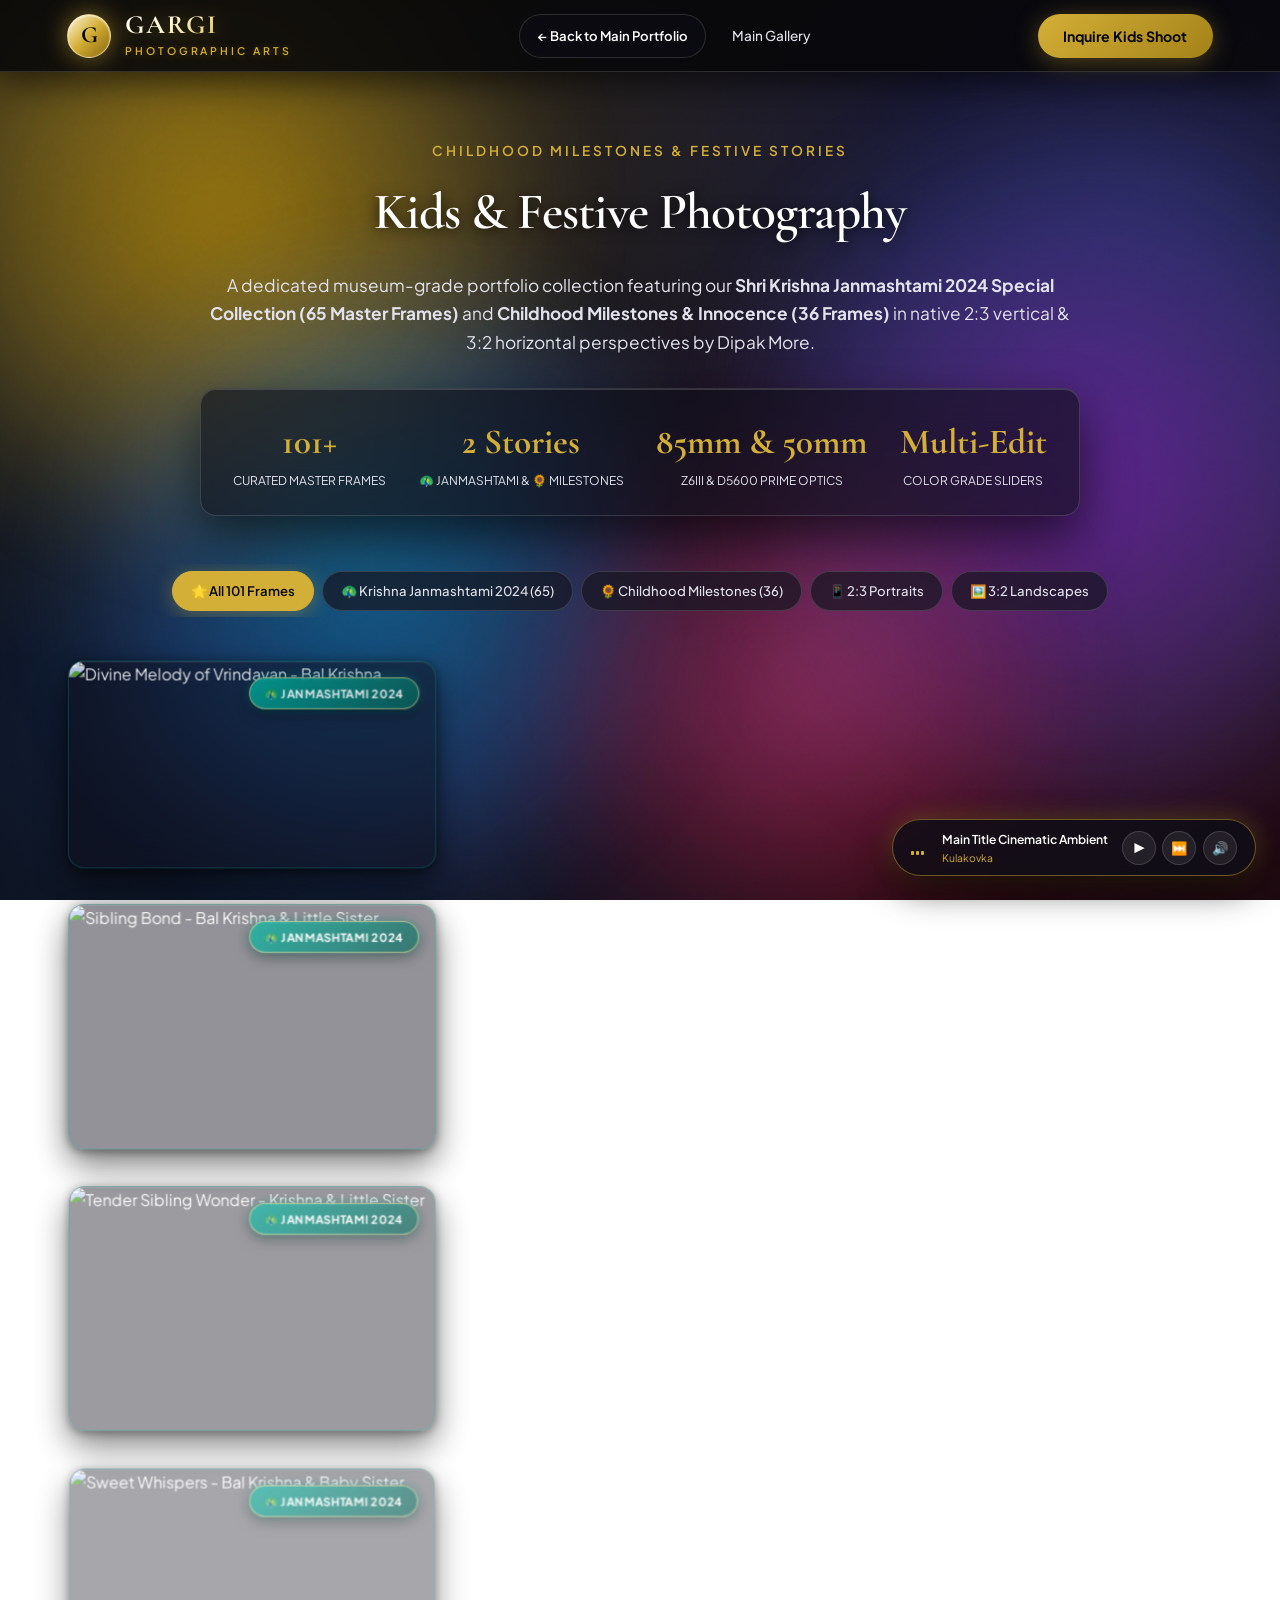
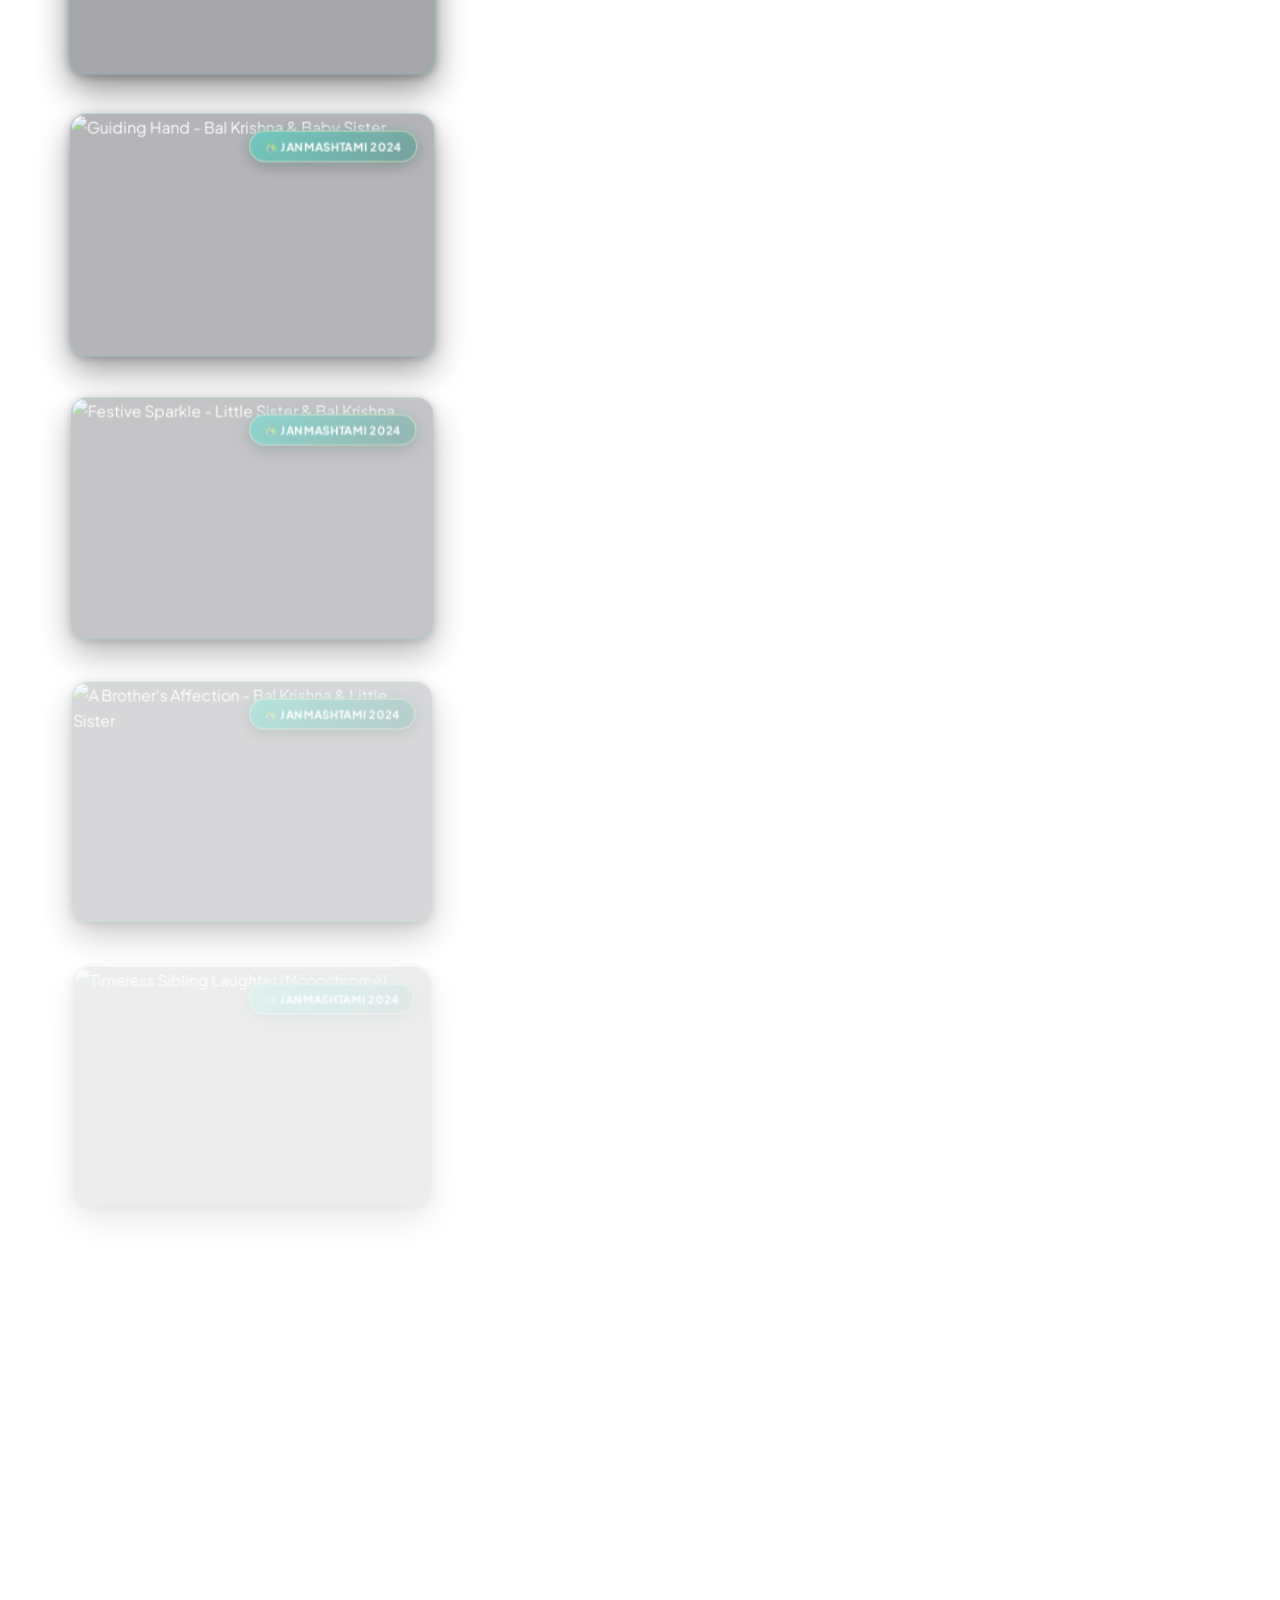
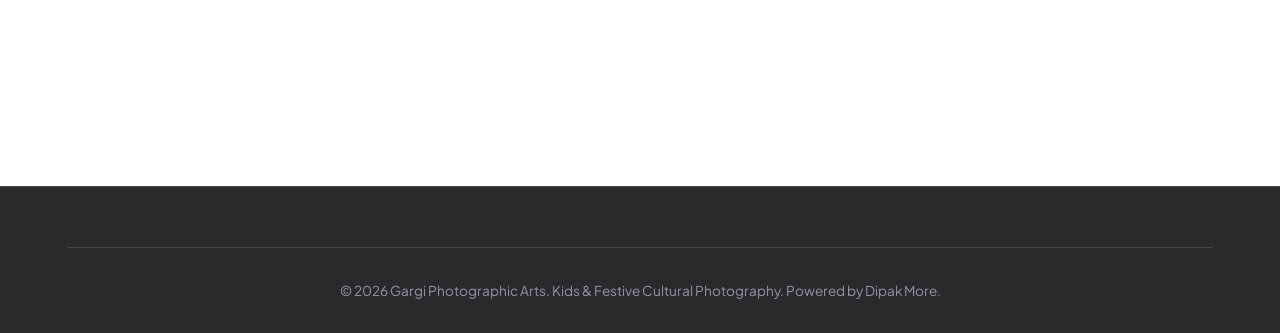
==== commit 0f100d27: "fix(lightbox): add dedicated header buffer, refined luxury pill badge, and typography clearance for " ====
--- a/kids-gallery.html
+++ b/kids-gallery.html
@@ -392,8 +392,8 @@
       }
 
       const collectionTagHTML = isJanmashtami
-        ? `<span style="color: #008779; font-size: 0.82rem; text-transform: uppercase; letter-spacing: 0.15em; font-weight: 700; display: inline-flex; align-items: center; gap: 0.35rem;">🦚 Shri Krishna Janmashtami 2024 (${item.aspectRatio})</span>`
-        : `<span style="color: var(--gold-primary); font-size: 0.8rem; text-transform: uppercase; letter-spacing: 0.15em;">Childhood Milestone (${item.aspectRatio})</span>`;
+        ? `<span class="lightbox-tag-badge peacock">🦚 Janmashtami 2024 • ${item.aspectRatio}</span>`
+        : `<span class="lightbox-tag-badge">🌻 Childhood Milestone • ${item.aspectRatio}</span>`;
 
       const ctaBtnHTML = isJanmashtami
         ? `<button class="btn-primary" style="width: 100%; justify-content: center; background: linear-gradient(135deg, #00A896 0%, #07070A 100%) !important;" onclick="openBookingModalWithService('festive_kids')">Inquire Festive Costume Shoot</button>`
@@ -401,9 +401,11 @@
 
       detailsContainer.innerHTML = `
         <div>
-          ${collectionTagHTML}
-          <h2 style="font-size: 2.2rem; margin: 0.3rem 0 1rem 0;">${item.title}</h2>
-          <p style="color: var(--text-muted); font-size: 0.95rem; line-height: 1.6;">${item.exif.story}</p>
+          <div class="lightbox-header">
+            ${collectionTagHTML}
+            <h2>${item.title}</h2>
+          </div>
+          <p style="color: #1E1B2E; font-size: 0.95rem; line-height: 1.6; margin-bottom: 1.25rem;">${item.exif.story}</p>
           
           ${variantSelectorHTML}
 
--- a/css/style.css
+++ b/css/style.css
@@ -1582,7 +1582,7 @@
 
 .lightbox-container {
   display: grid;
-  grid-template-columns: 1fr 380px;
+  grid-template-columns: 1fr 420px;
   height: 100%;
   width: 100%;
   overflow: hidden;
@@ -1614,7 +1614,7 @@
 
 /* White Morphic Glass Details & EXIF Panel - High-Contrast Luxury Dark Typography */
 .lightbox-details {
-  padding: 2.5rem 2rem;
+  padding: 2rem 2.25rem;
   display: flex;
   flex-direction: column;
   justify-content: space-between;
@@ -1627,7 +1627,48 @@
   color: #0A0914;
 }
 
-.lightbox-details h2,
+/* Dedicated Lightbox Header Wrapper with Right Clearance for Close Button */
+.lightbox-header {
+  position: relative;
+  padding-right: 3.5rem; /* Generous clearance preventing collision with close button */
+  margin-bottom: 0.75rem;
+}
+
+/* Luxury Category & Aspect Ratio Pill Badge */
+.lightbox-tag-badge {
+  display: inline-flex;
+  align-items: center;
+  gap: 0.4rem;
+  font-size: 0.72rem;
+  font-weight: 700;
+  text-transform: uppercase;
+  letter-spacing: 0.08em;
+  padding: 0.28rem 0.75rem;
+  border-radius: 20px;
+  background: rgba(140, 98, 7, 0.1);
+  color: #8C6207;
+  border: 1px solid rgba(140, 98, 7, 0.28);
+  margin-bottom: 0.5rem;
+  box-shadow: 0 2px 8px rgba(0, 0, 0, 0.04);
+  max-width: 100%;
+}
+
+.lightbox-tag-badge.peacock {
+  background: rgba(0, 168, 150, 0.12);
+  color: #00796B;
+  border: 1px solid rgba(0, 168, 150, 0.35);
+}
+
+.lightbox-details h2 {
+  color: #0A0914 !important;
+  font-family: 'Cormorant Garamond', serif;
+  font-size: 1.65rem !important;
+  font-weight: 700;
+  line-height: 1.22;
+  margin: 0.25rem 0 0.65rem 0 !important;
+  letter-spacing: -0.01em;
+}
+
 .lightbox-details h3 {
   color: #0A0914 !important;
   font-family: 'Cormorant Garamond', serif;
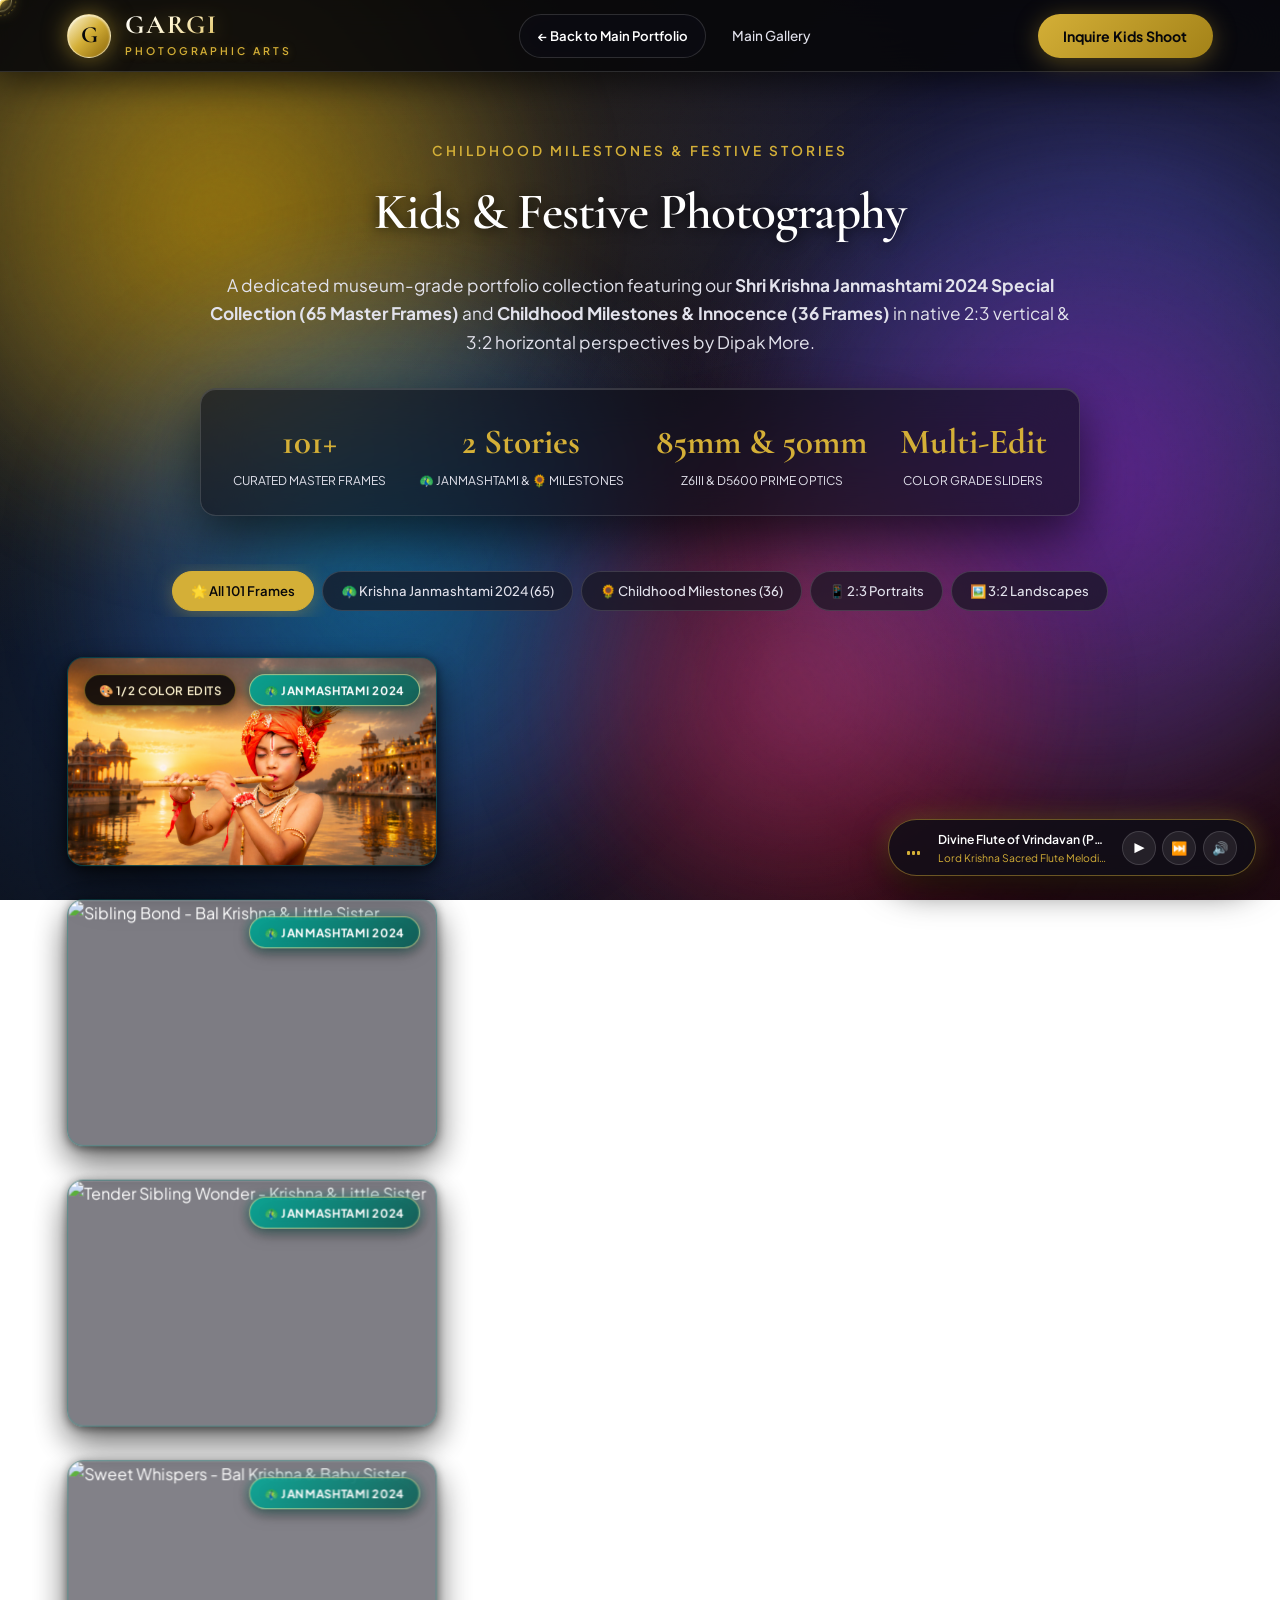
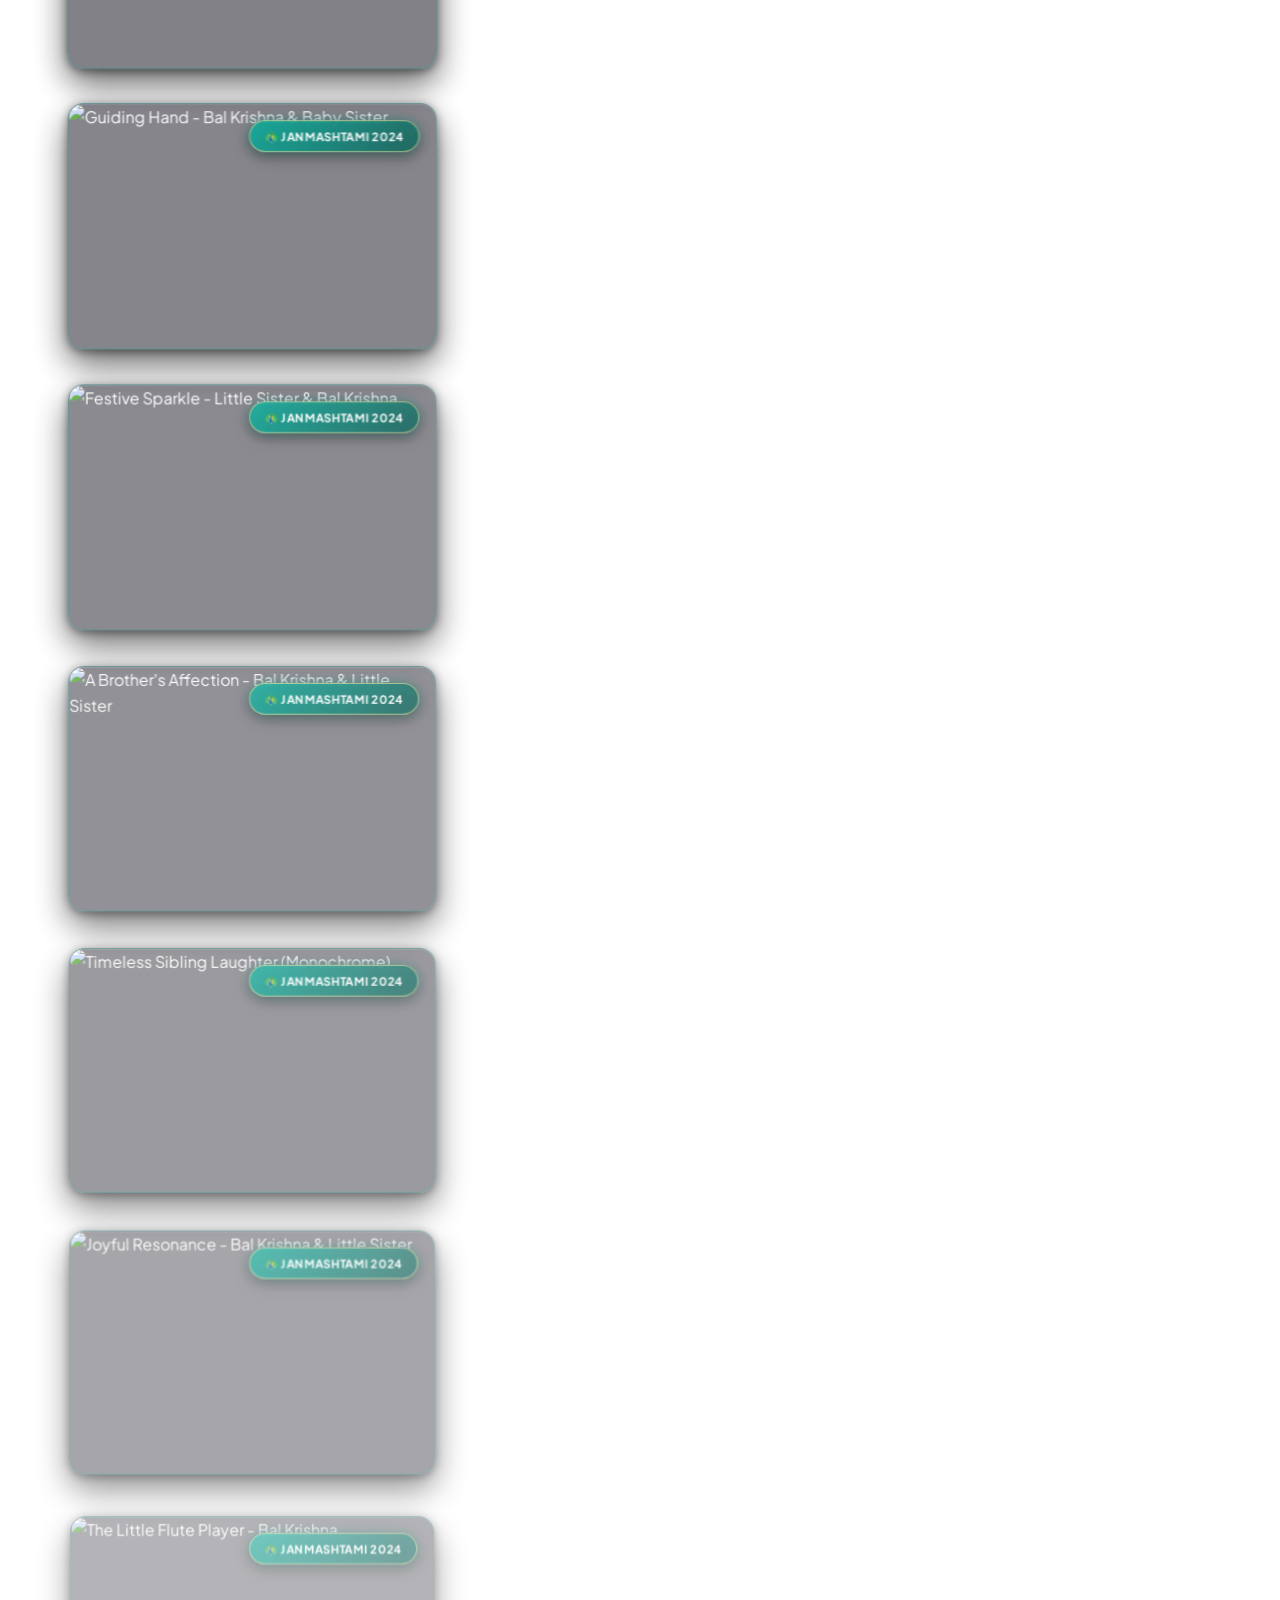
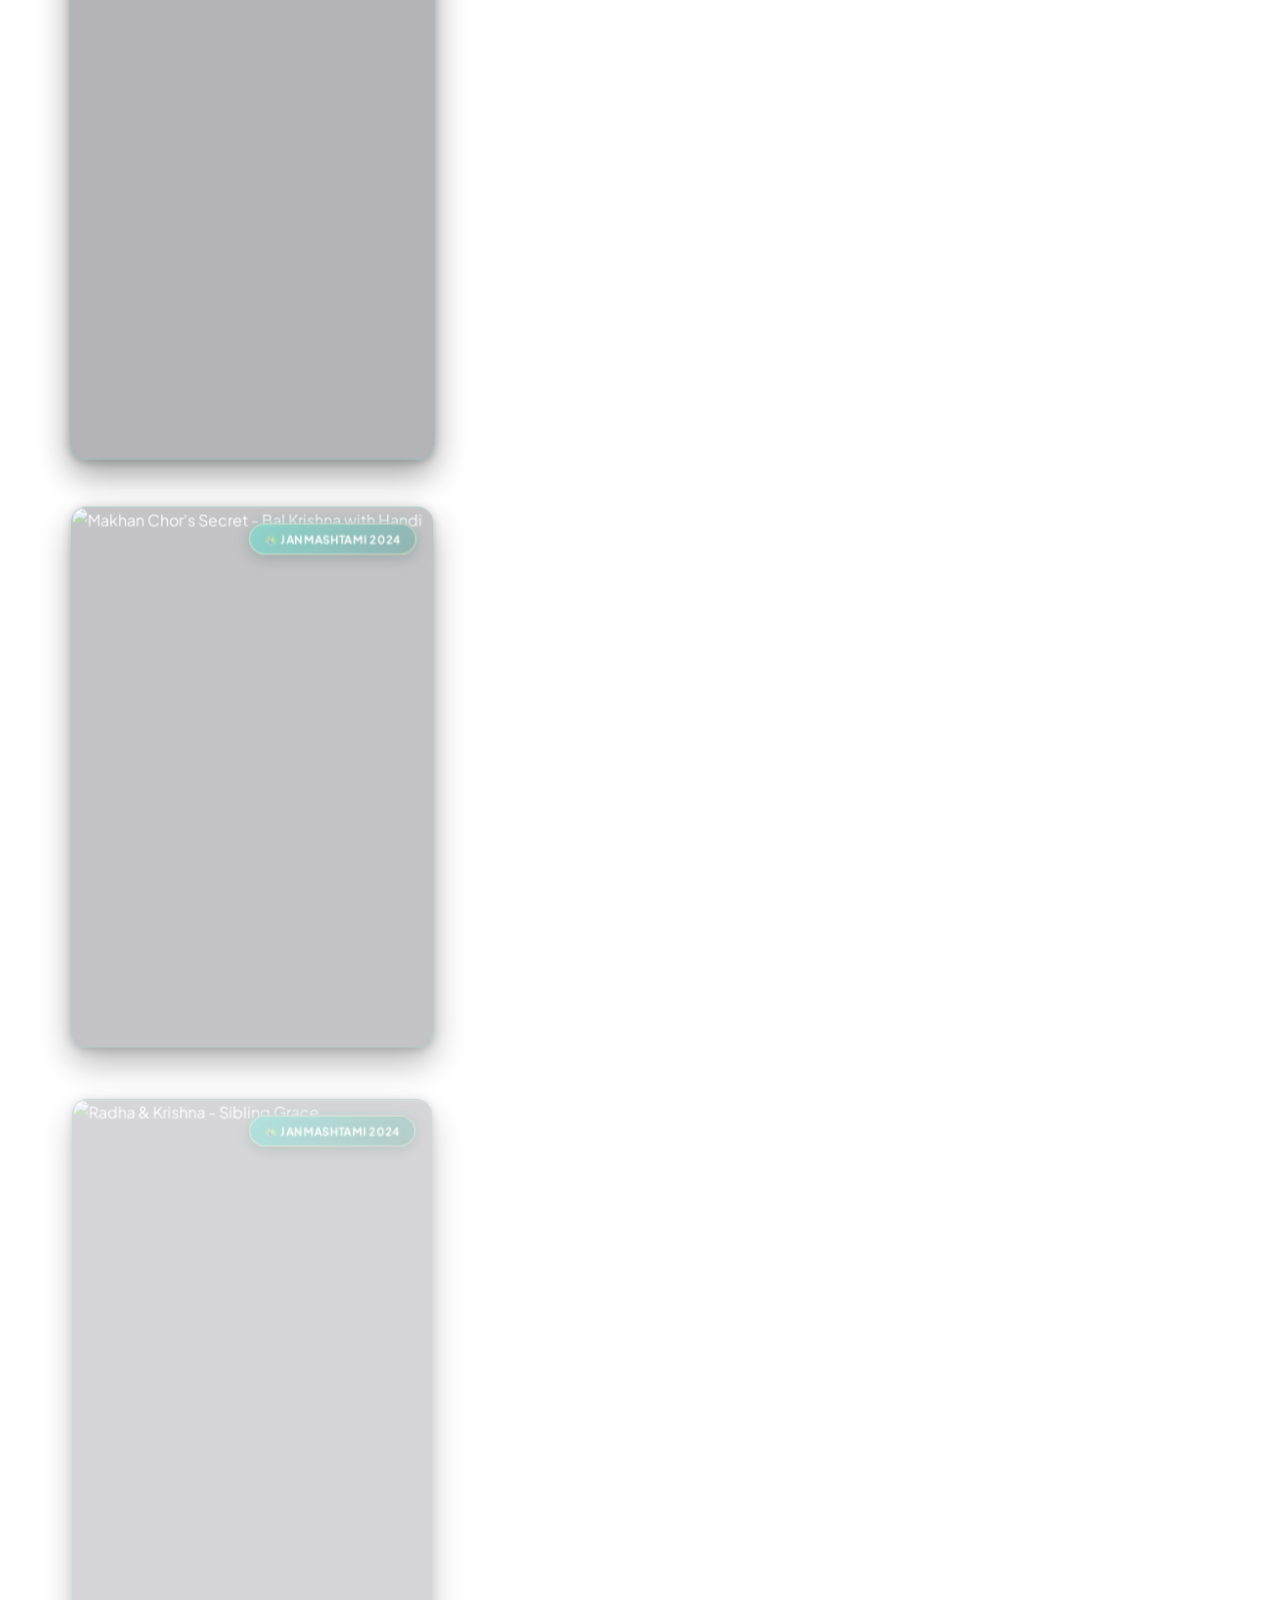
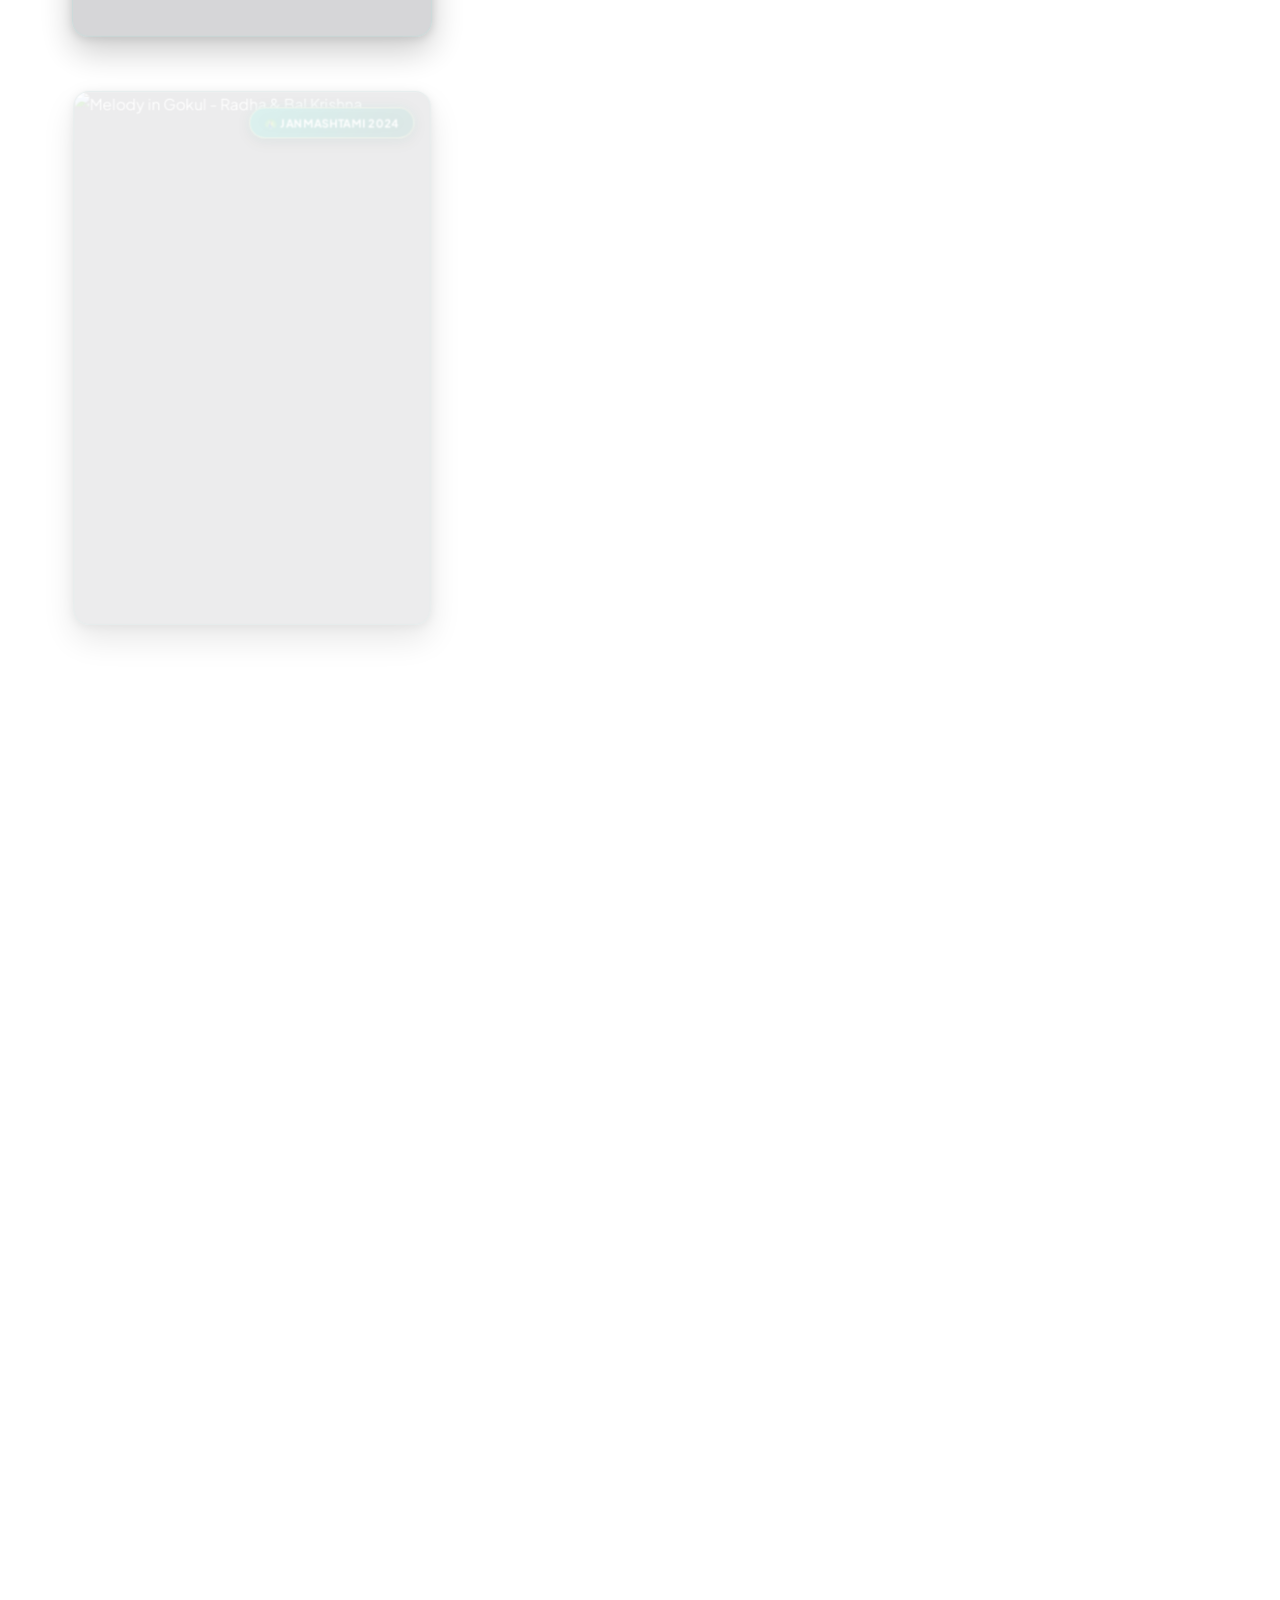
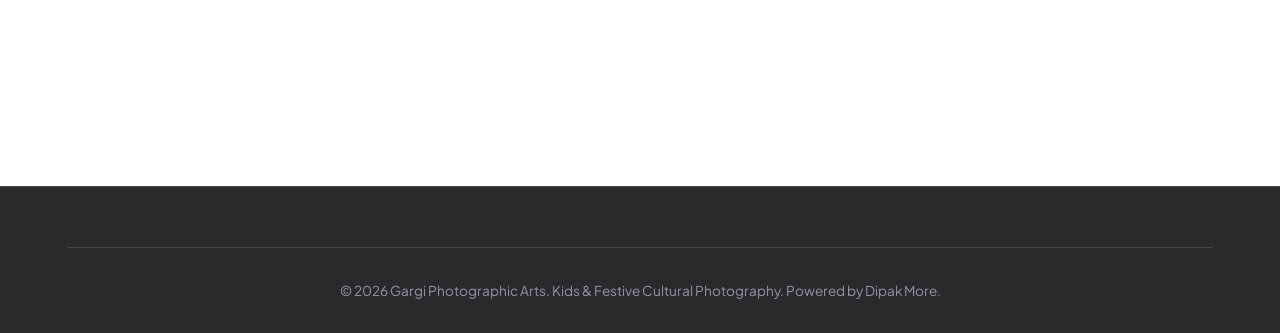
==== commit 59fa3f33: "feat(audio): add context-aware Krishna sacred flute soundtrack loop (Flute 1 -> 2 -> 3) for Janmasht" ====
--- a/kids-gallery.html
+++ b/kids-gallery.html
@@ -324,6 +324,14 @@
           btn.classList.add('active');
           const filterVal = btn.getAttribute('data-kids-filter');
           renderKidsGrid(filterVal);
+
+          if (window.ambientAudio) {
+            if (filterVal === 'milestones') {
+              window.ambientAudio.setTheme('default', 0);
+            } else {
+              window.ambientAudio.setTheme('janmashtami', 0);
+            }
+          }
         });
       });
     }
@@ -339,8 +347,10 @@
       const isJanmashtami = item.collection === 'janmashtami2024';
       if (isJanmashtami) {
         modal.classList.add('peacock-theme-active');
+        if (window.ambientAudio) window.ambientAudio.setTheme('janmashtami', 0);
       } else {
         modal.classList.remove('peacock-theme-active');
+        if (window.ambientAudio) window.ambientAudio.setTheme('default', 0);
       }
 
       const isMulti = item.variants && item.variants.length > 1;
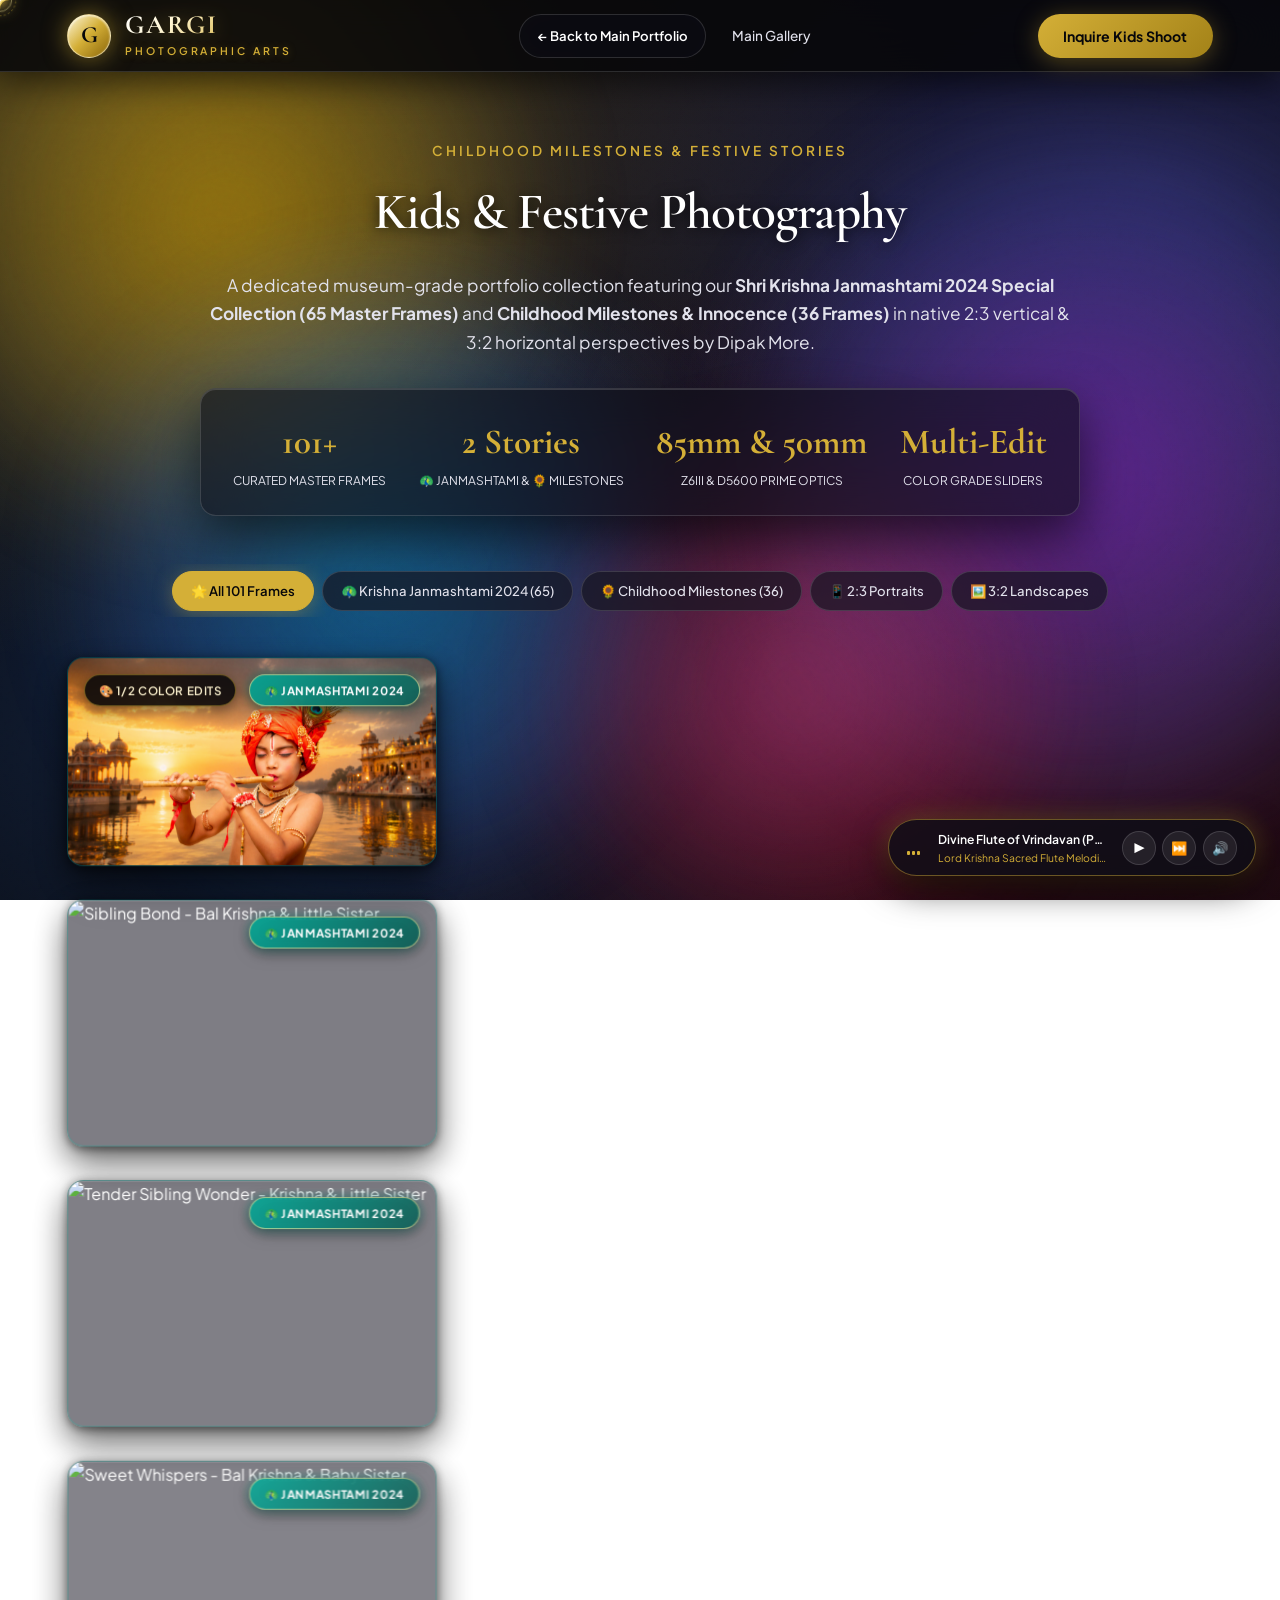
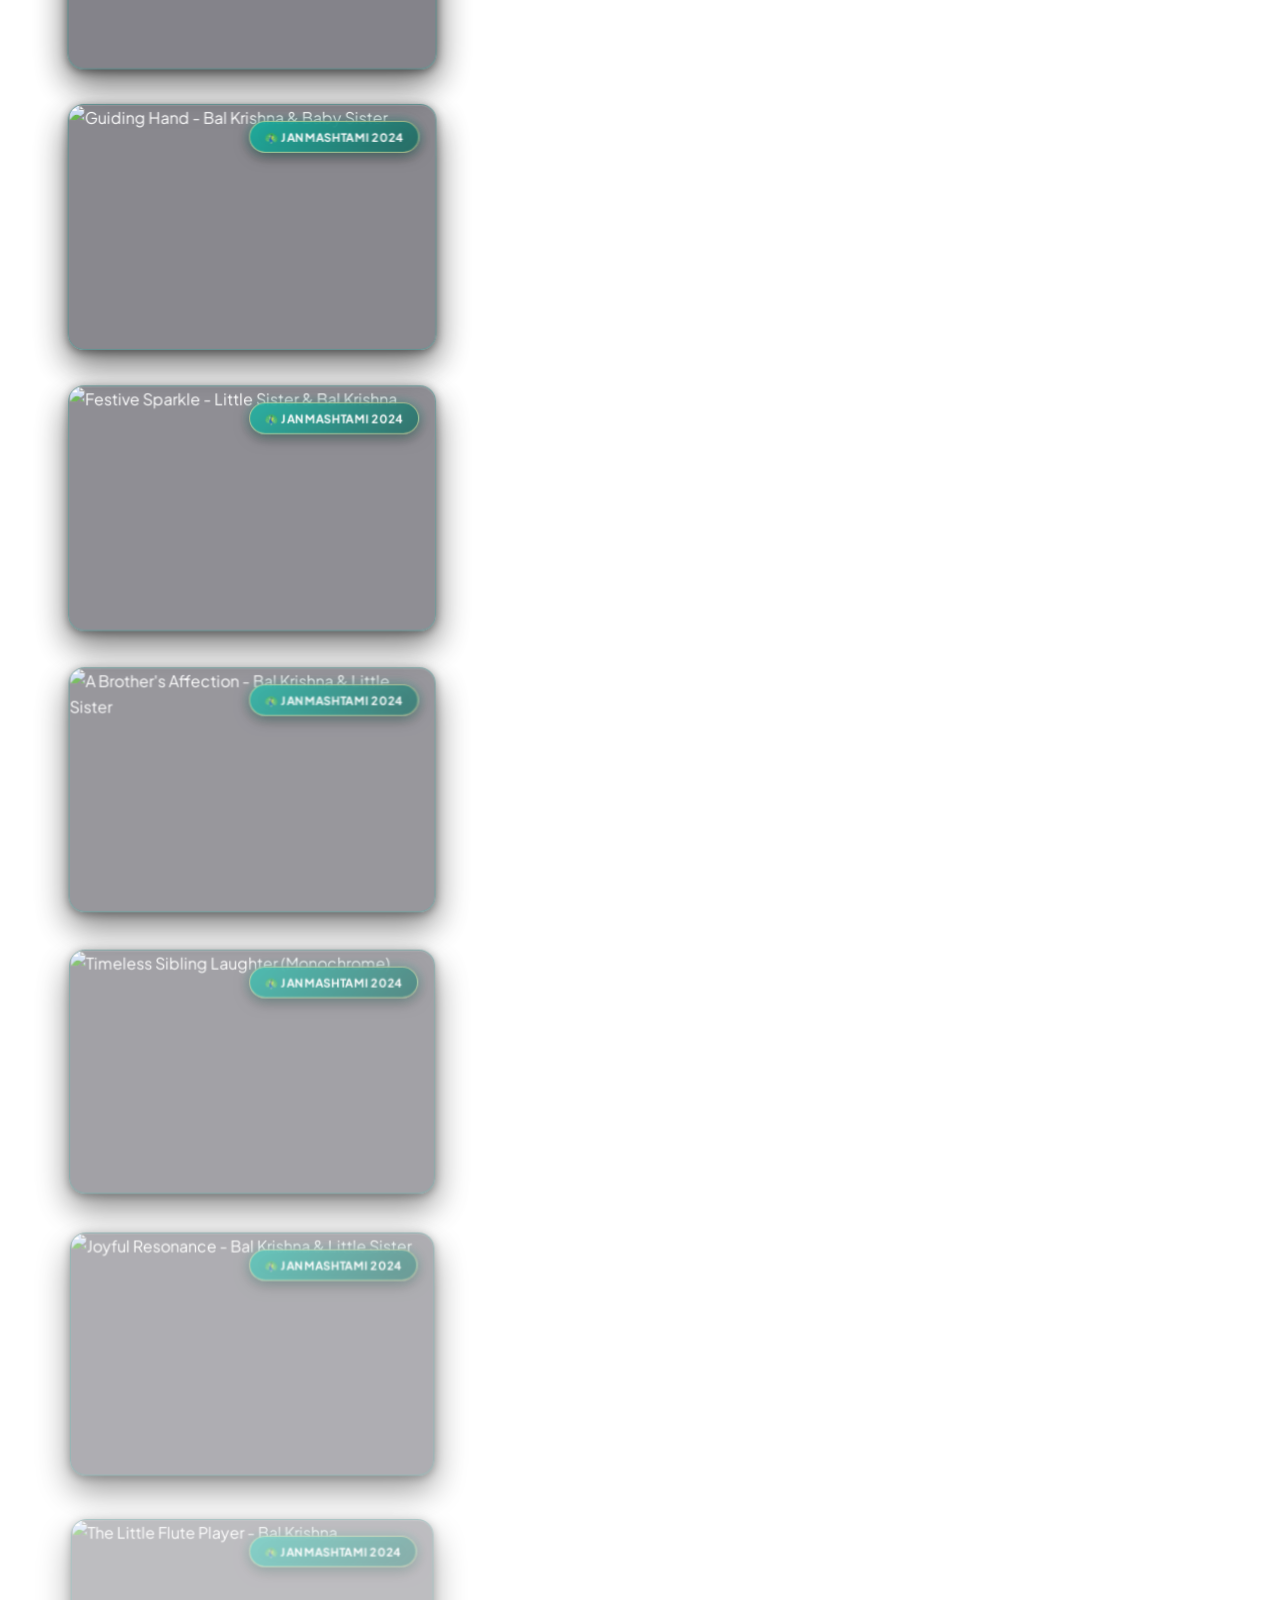
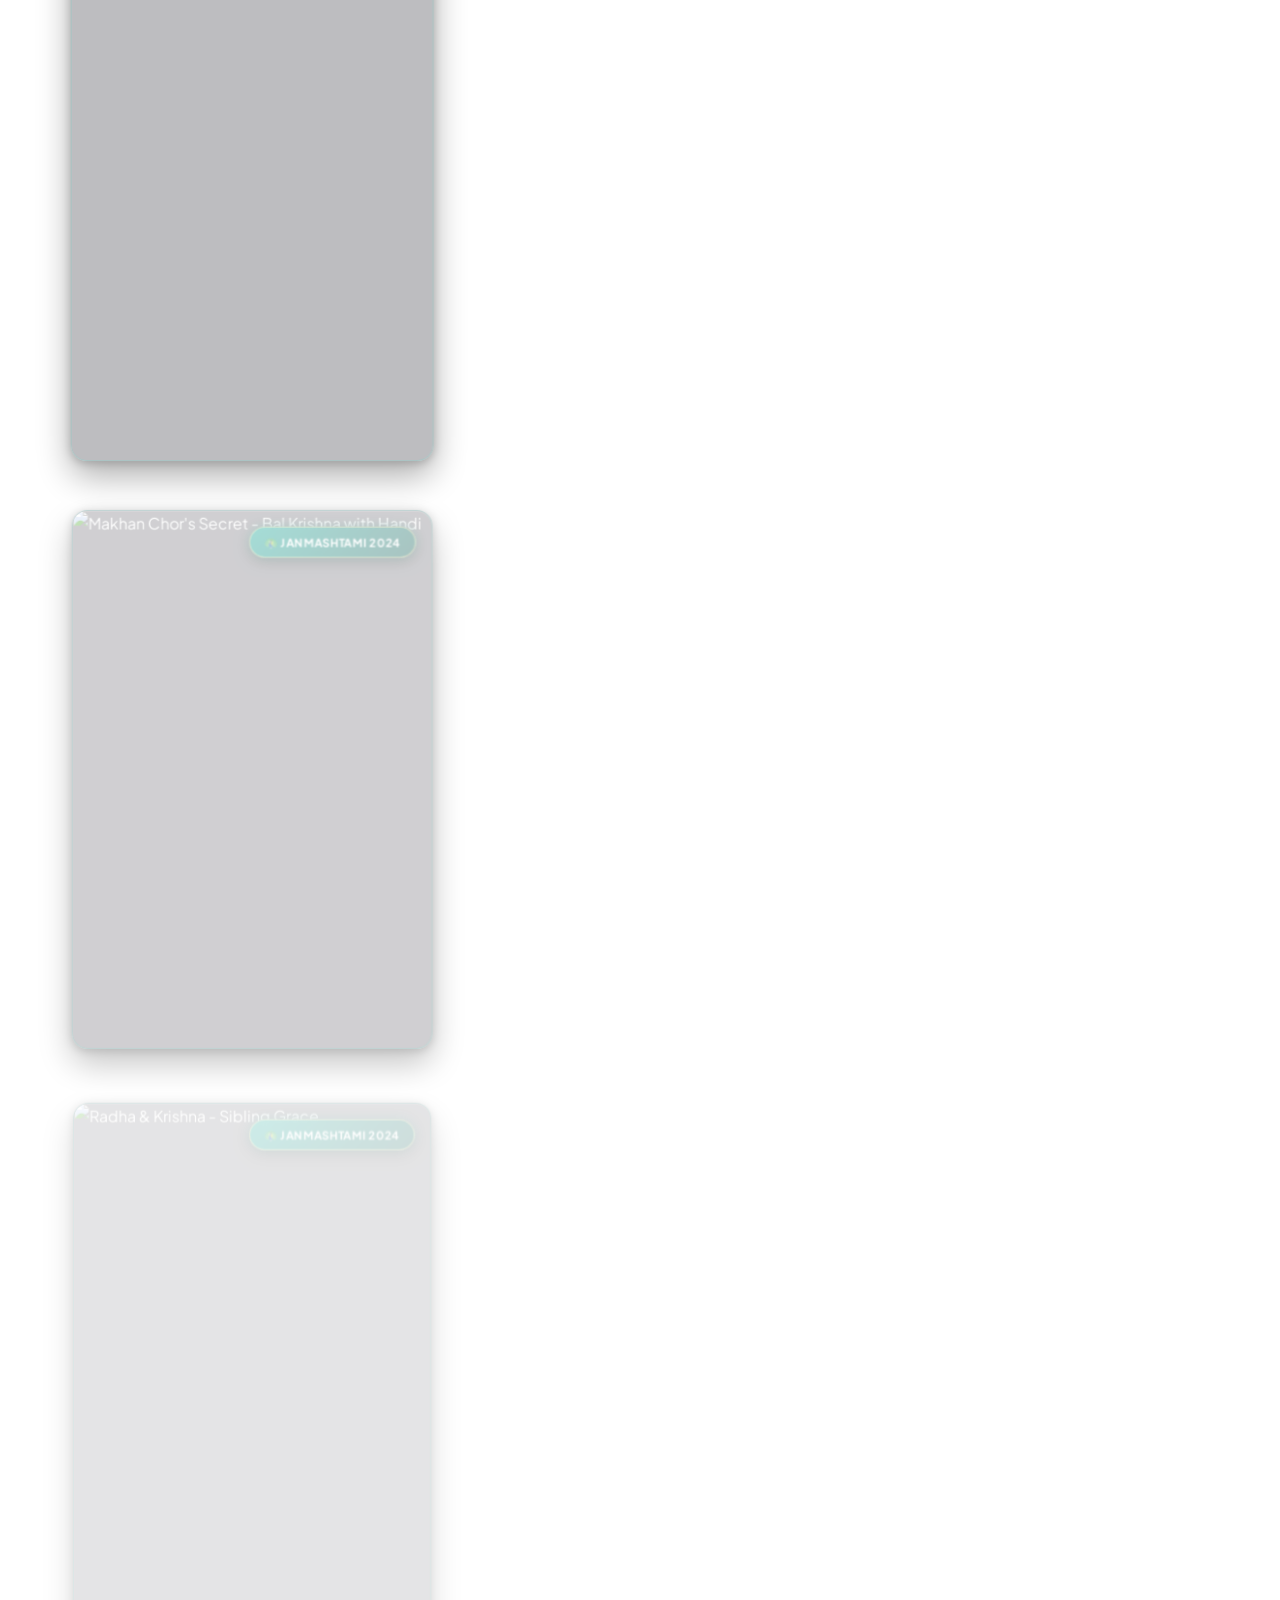
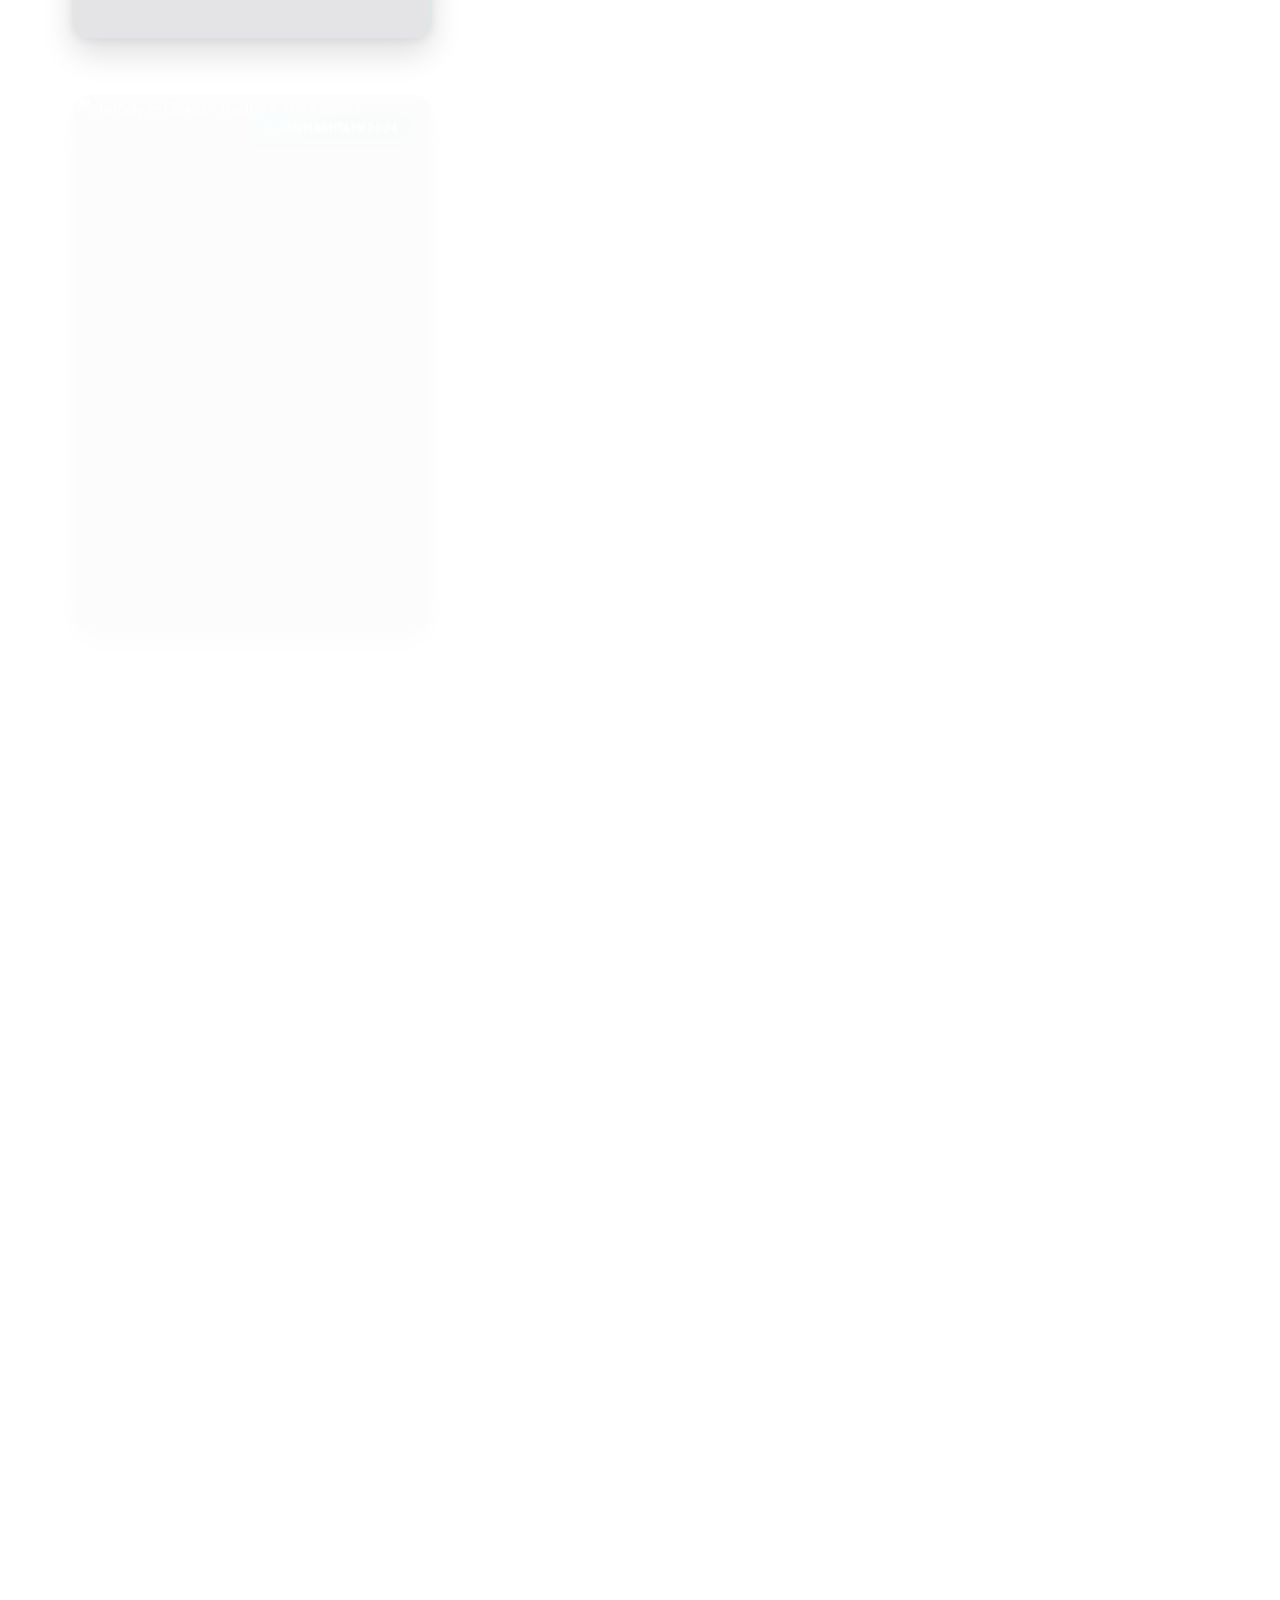
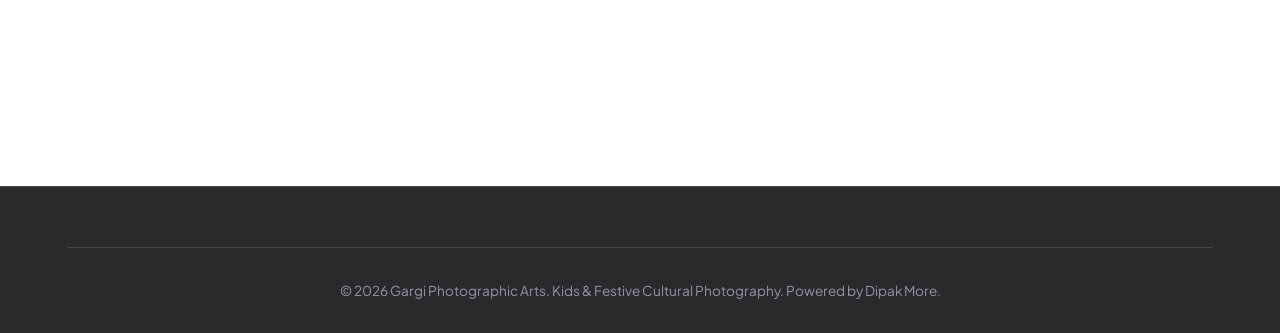
==== commit 0a411da5: "feat(branding): add official royal gold G favicon package (SVG, multi-size ICO, Apple touch, Android" ====
--- a/kids-gallery.html
+++ b/kids-gallery.html
@@ -10,6 +10,14 @@
   <link rel="preconnect" href="https://fonts.googleapis.com">
   <link rel="preconnect" href="https://fonts.gstatic.com" crossorigin>
   <link href="https://fonts.googleapis.com/css2?family=Cormorant+Garamond:ital,wght@0,400;0,600;0,700;1,400&family=Plus+Jakarta+Sans:wght@300;400;500;600;700&display=swap" rel="stylesheet">
+
+  <!-- Royal Gold G Site Favicon -->
+  <link rel="icon" type="image/svg+xml" href="favicon.svg">
+  <link rel="icon" type="image/png" sizes="32x32" href="assets/favicon/favicon-32x32.png">
+  <link rel="icon" type="image/png" sizes="16x16" href="assets/favicon/favicon-16x16.png">
+  <link rel="apple-touch-icon" sizes="180x180" href="assets/favicon/apple-touch-icon.png">
+  <link rel="shortcut icon" href="favicon.ico">
+  <meta name="theme-color" content="#0A0914">
 
   <!-- Stylesheets -->
   <link rel="stylesheet" href="css/style.css?v=12.0">
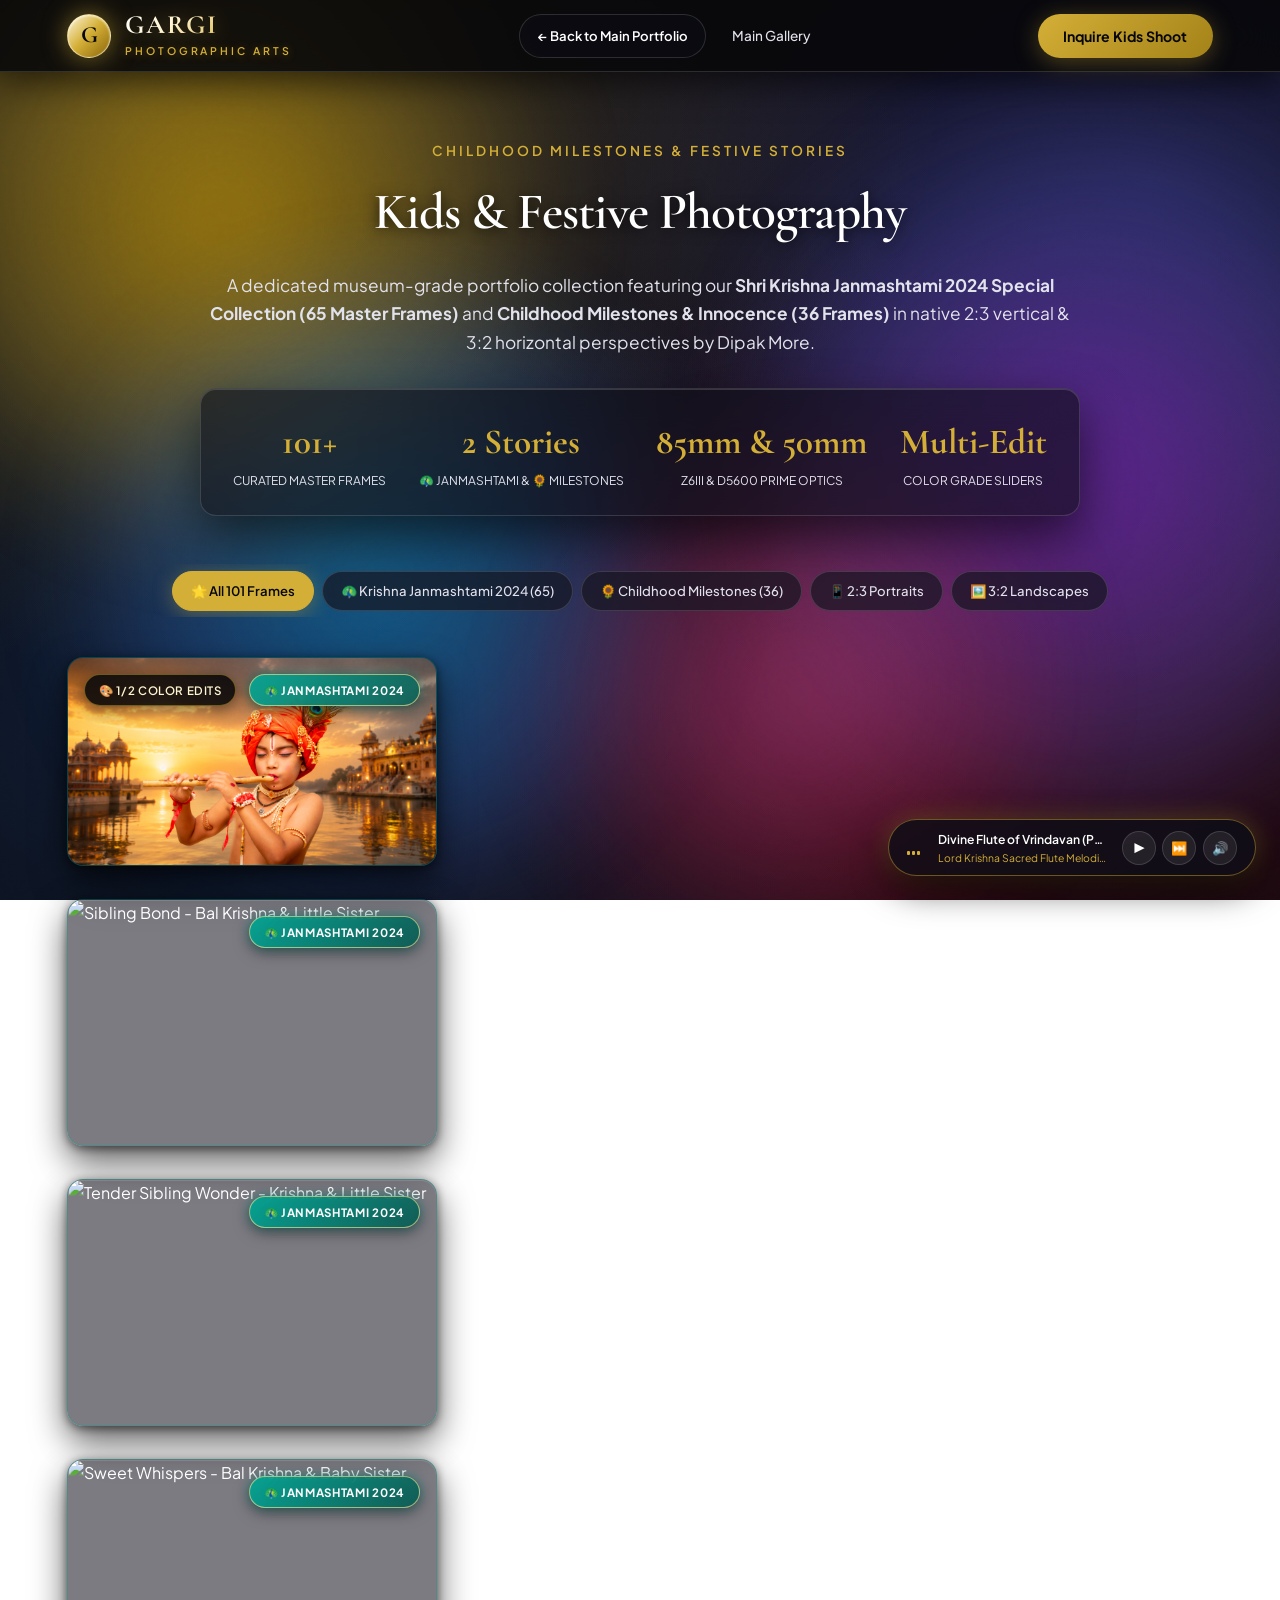
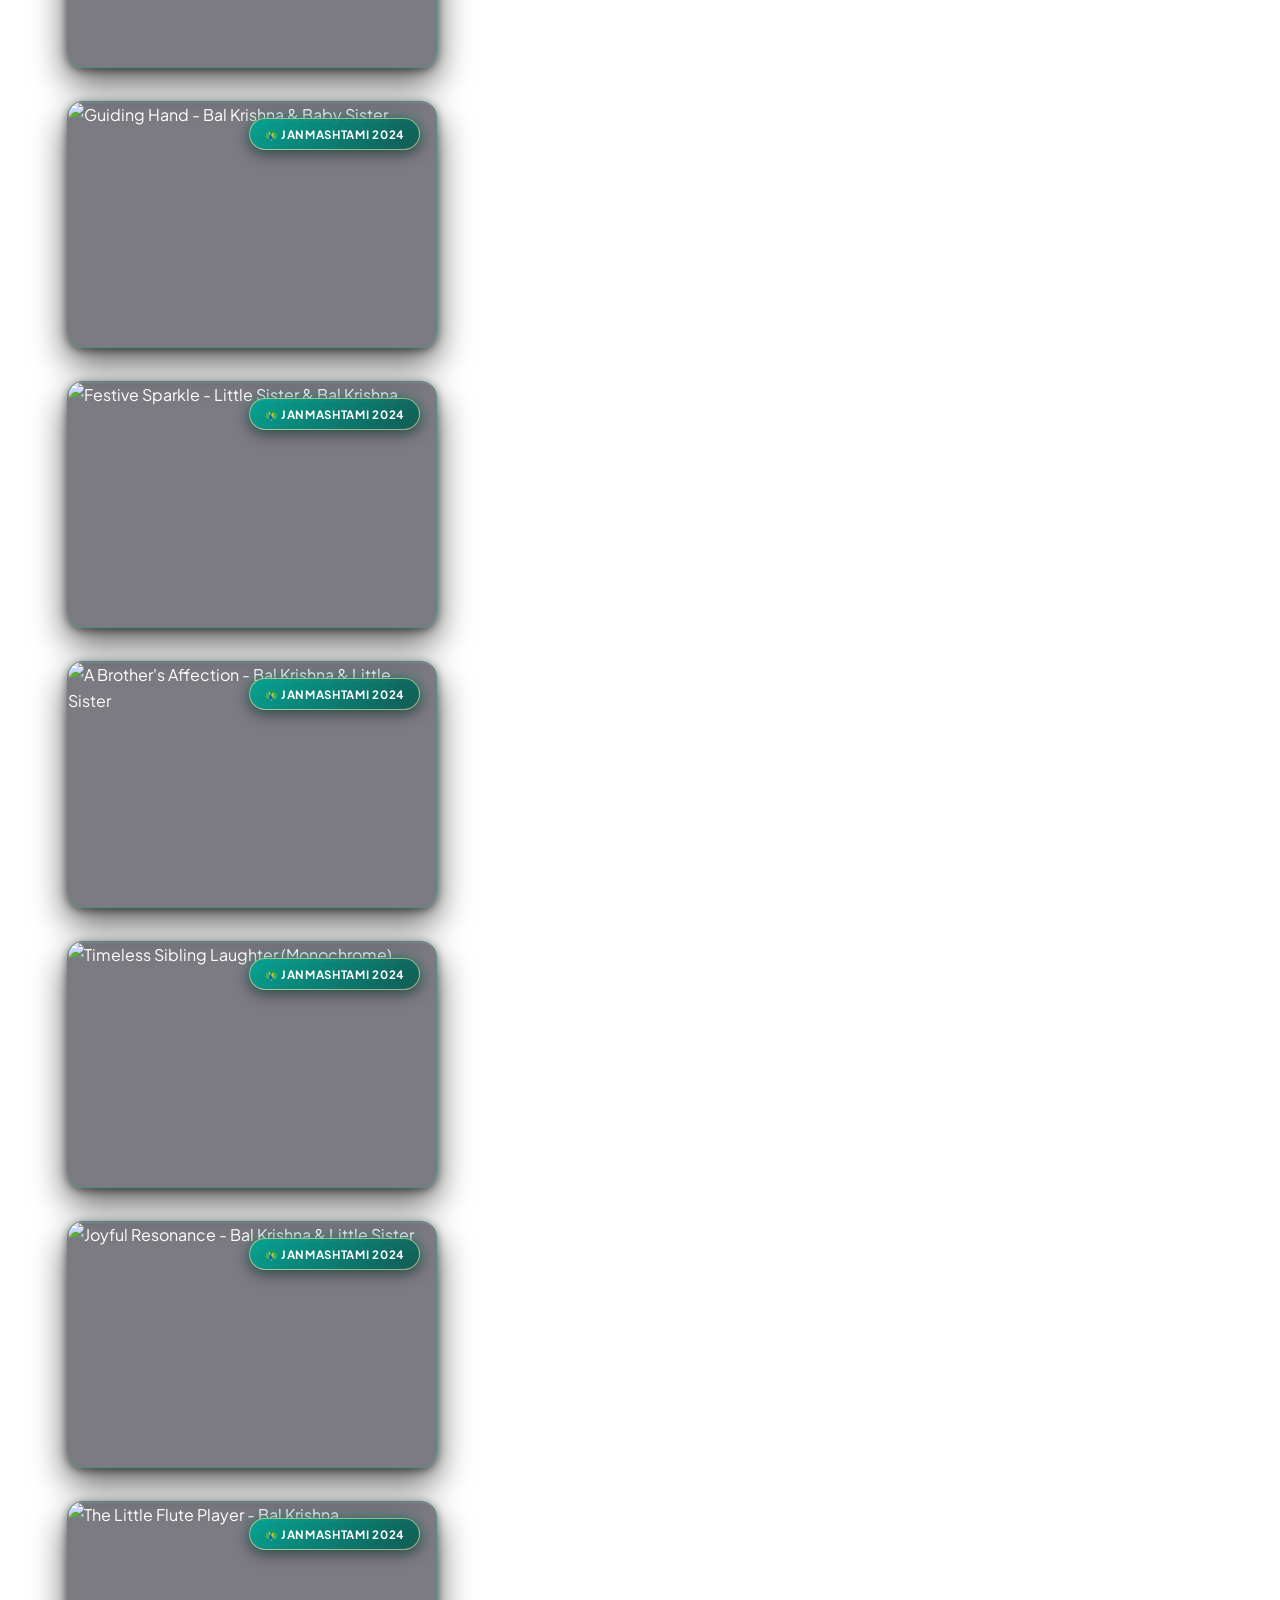
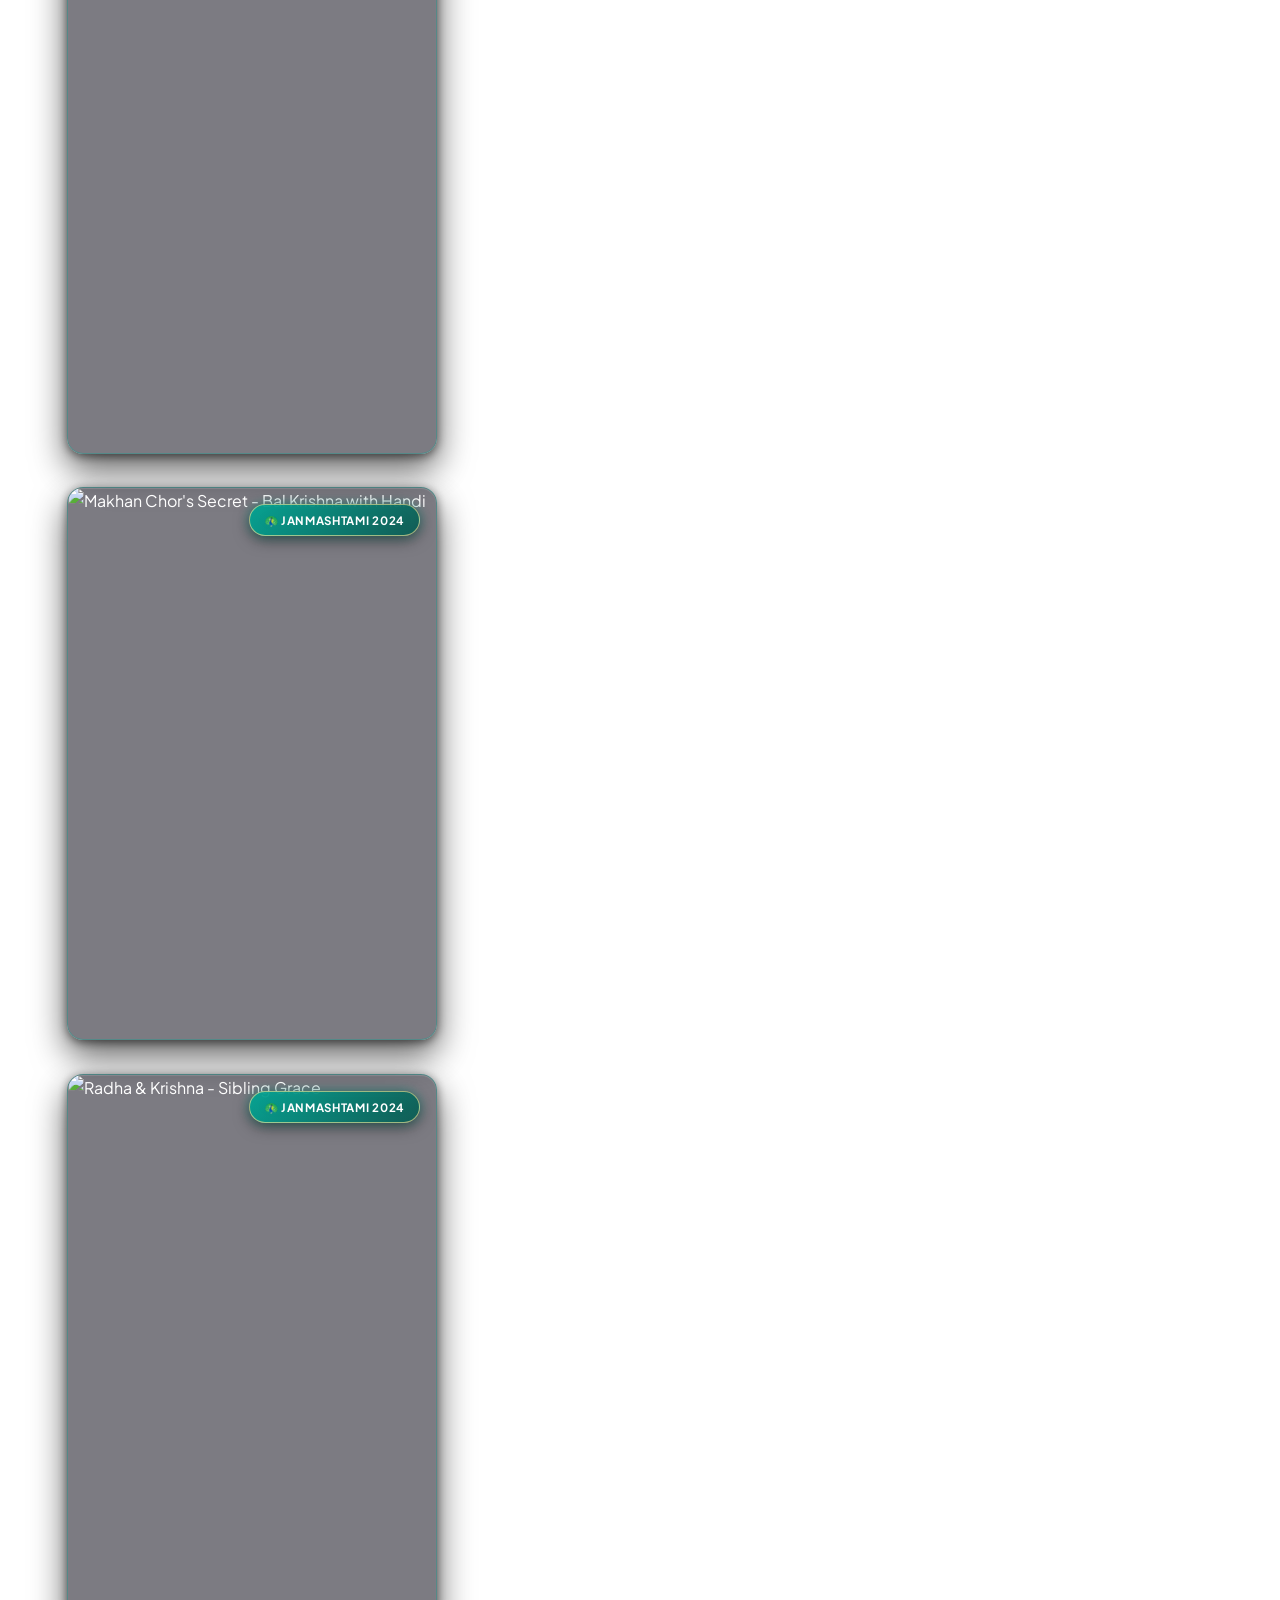
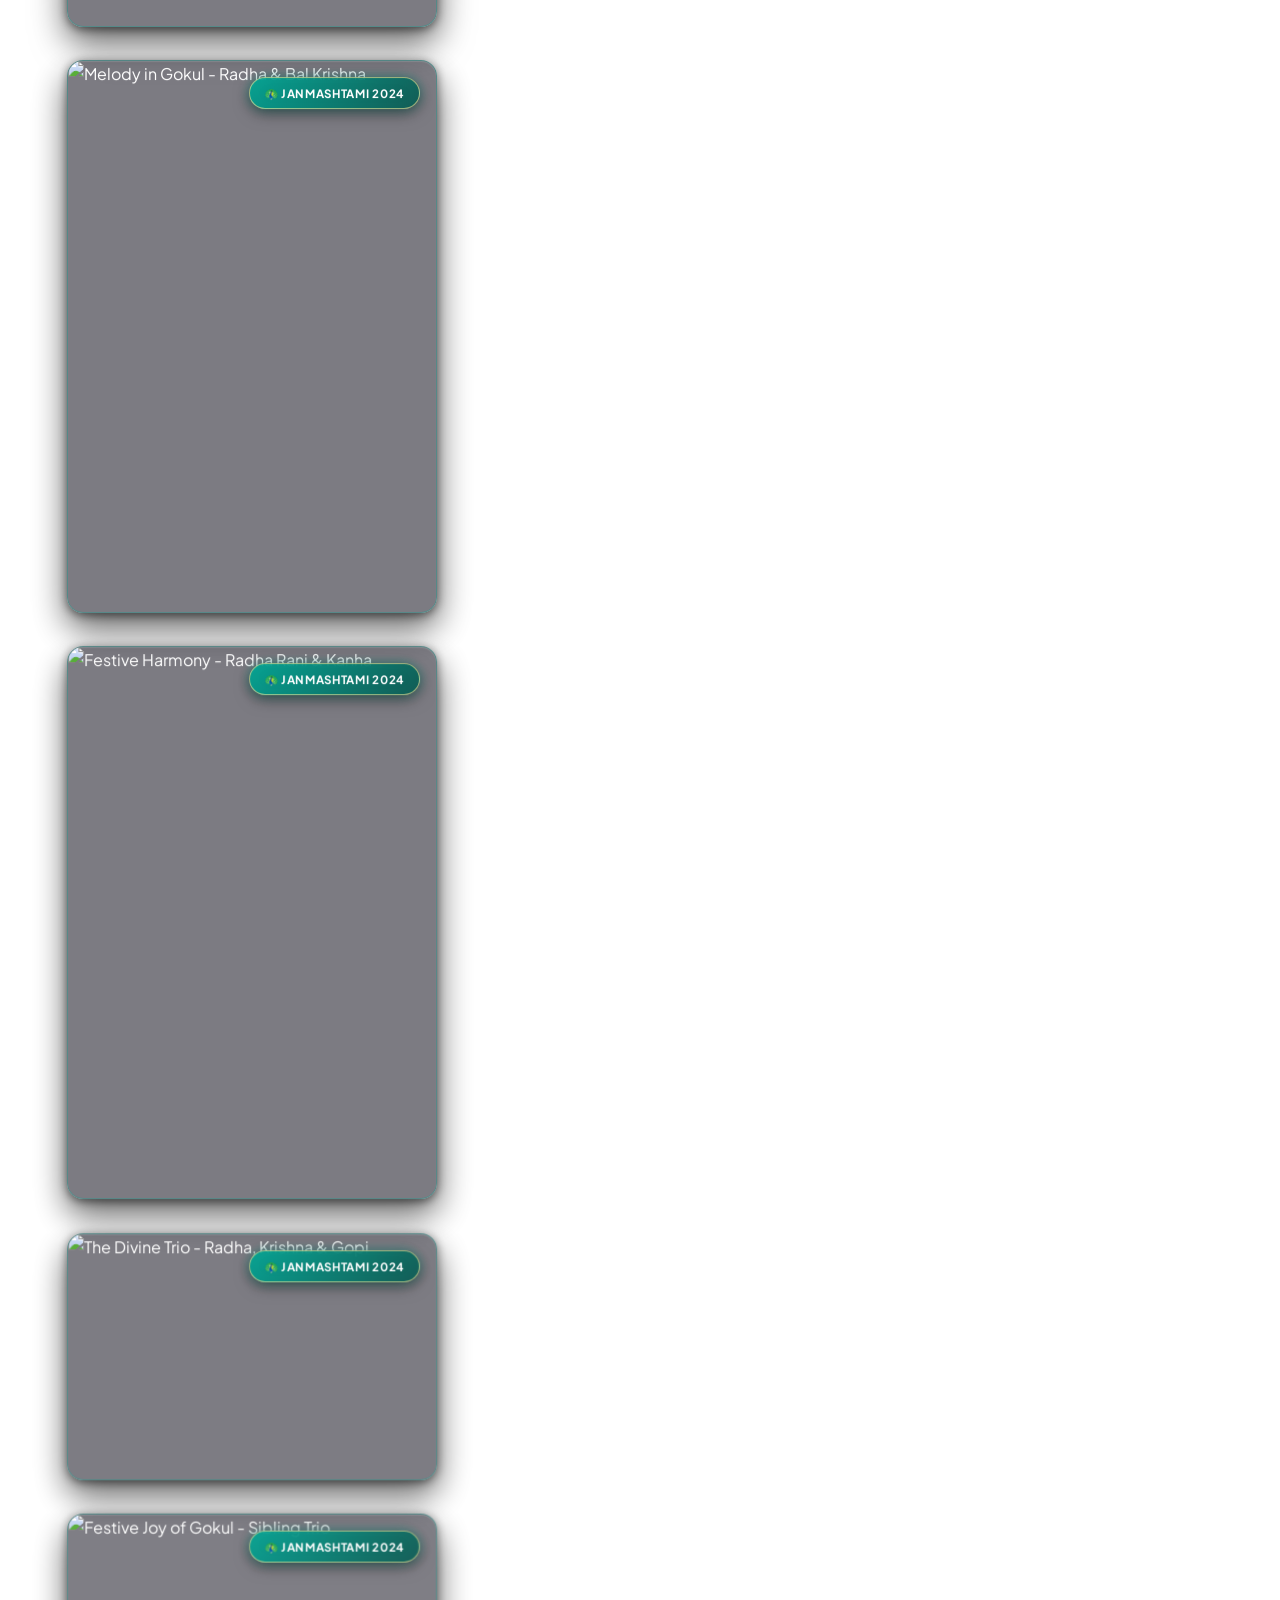
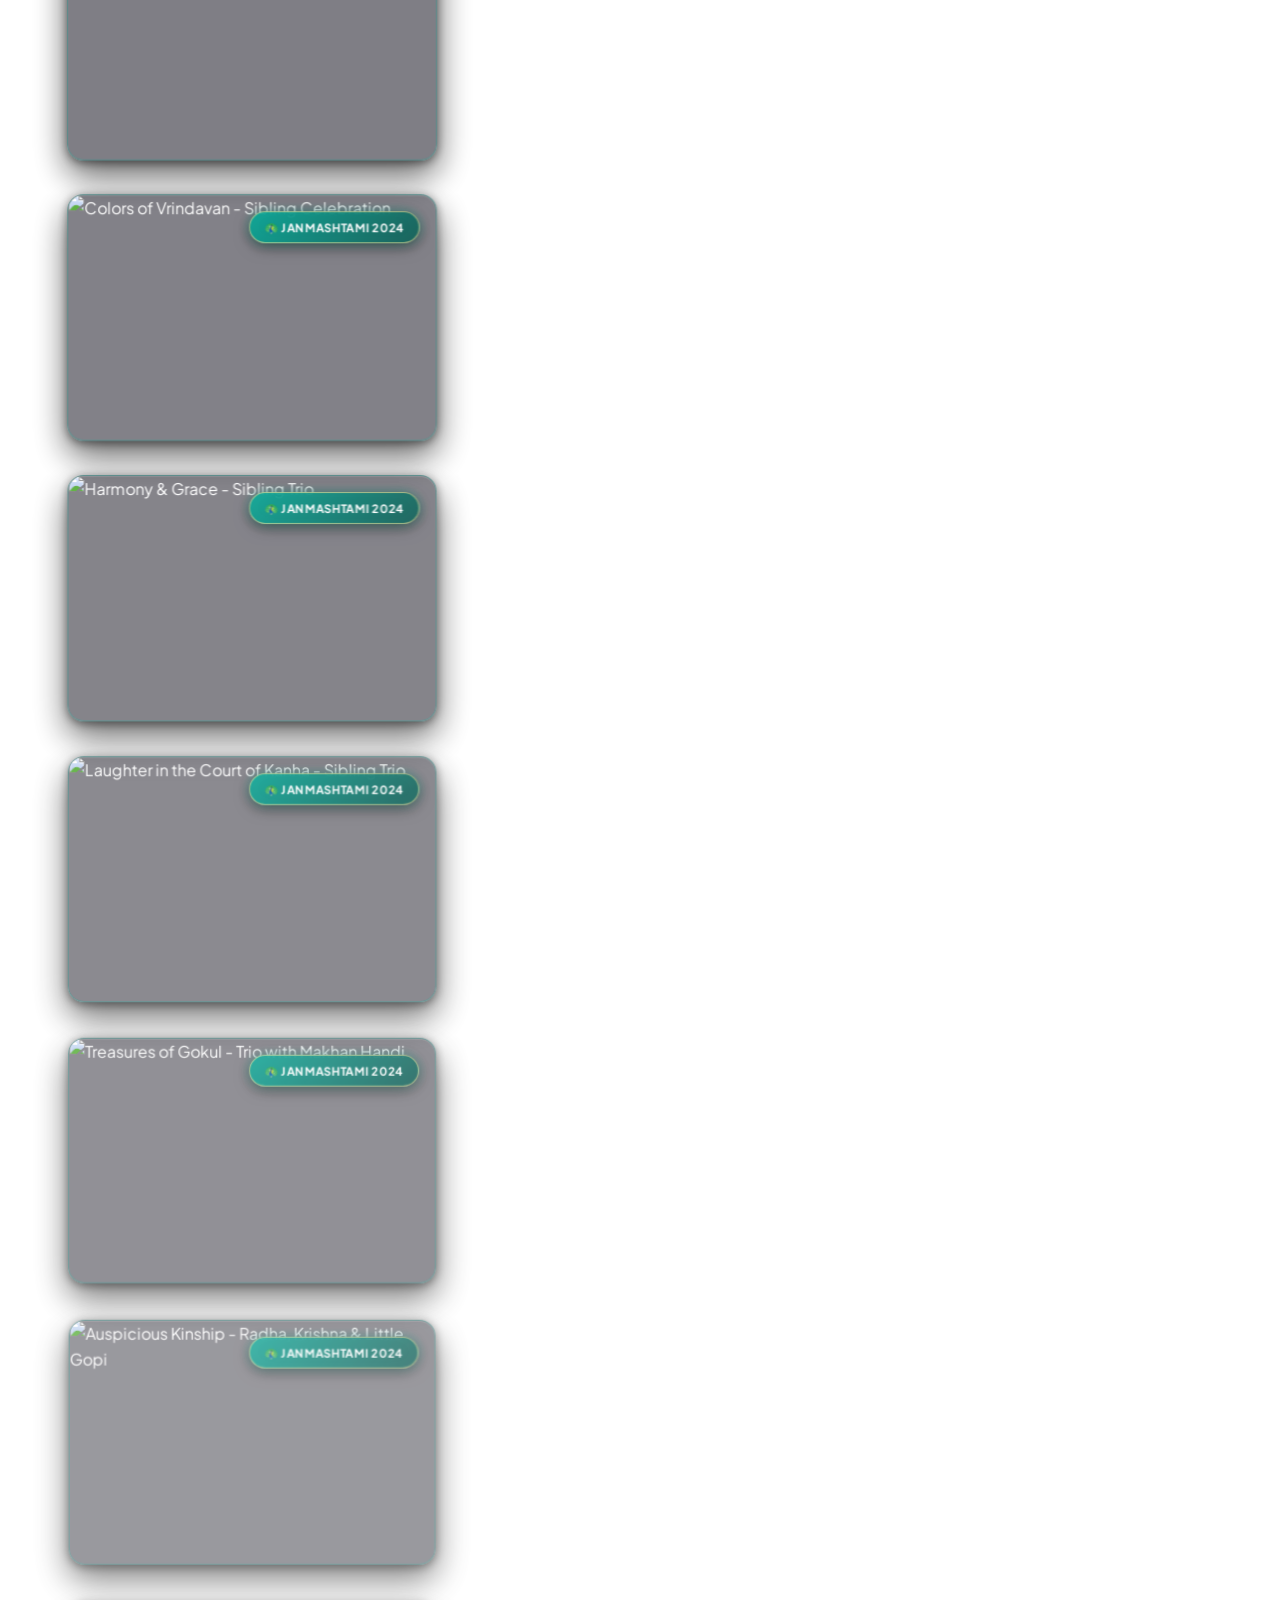
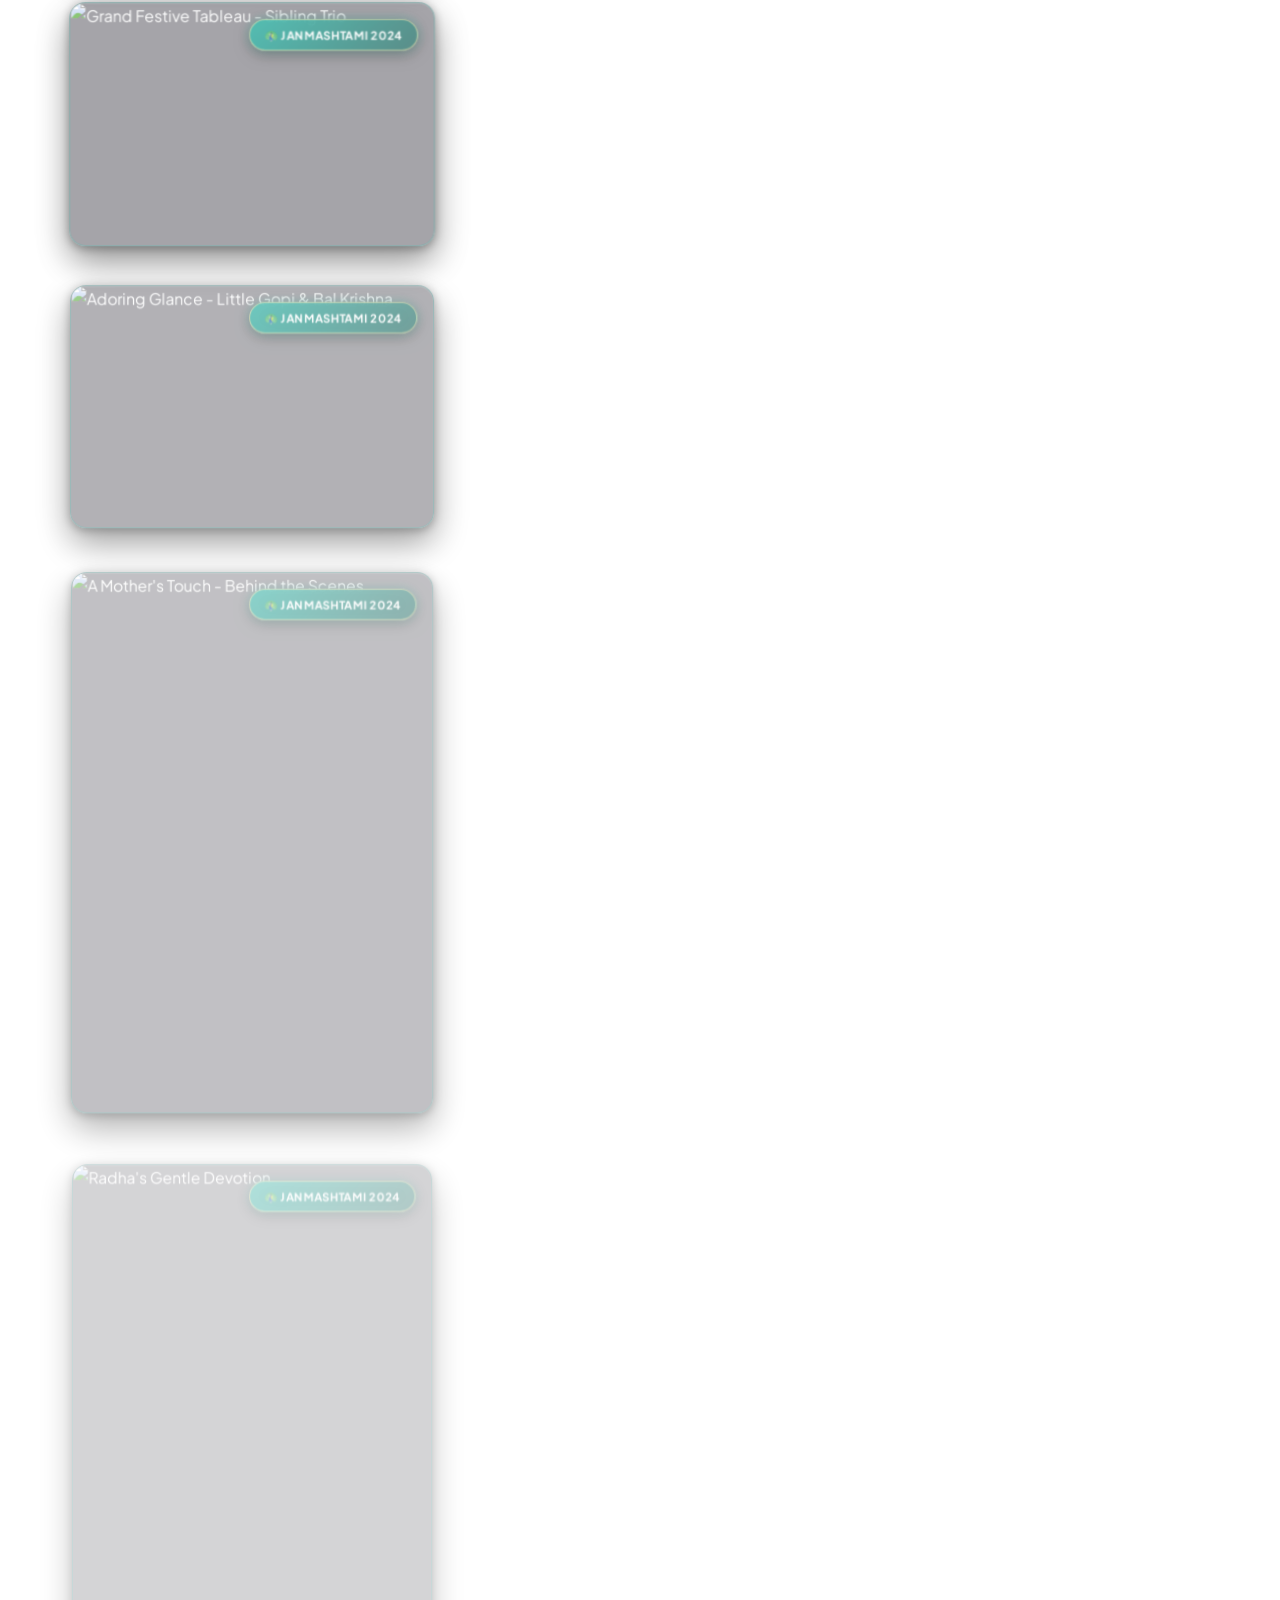
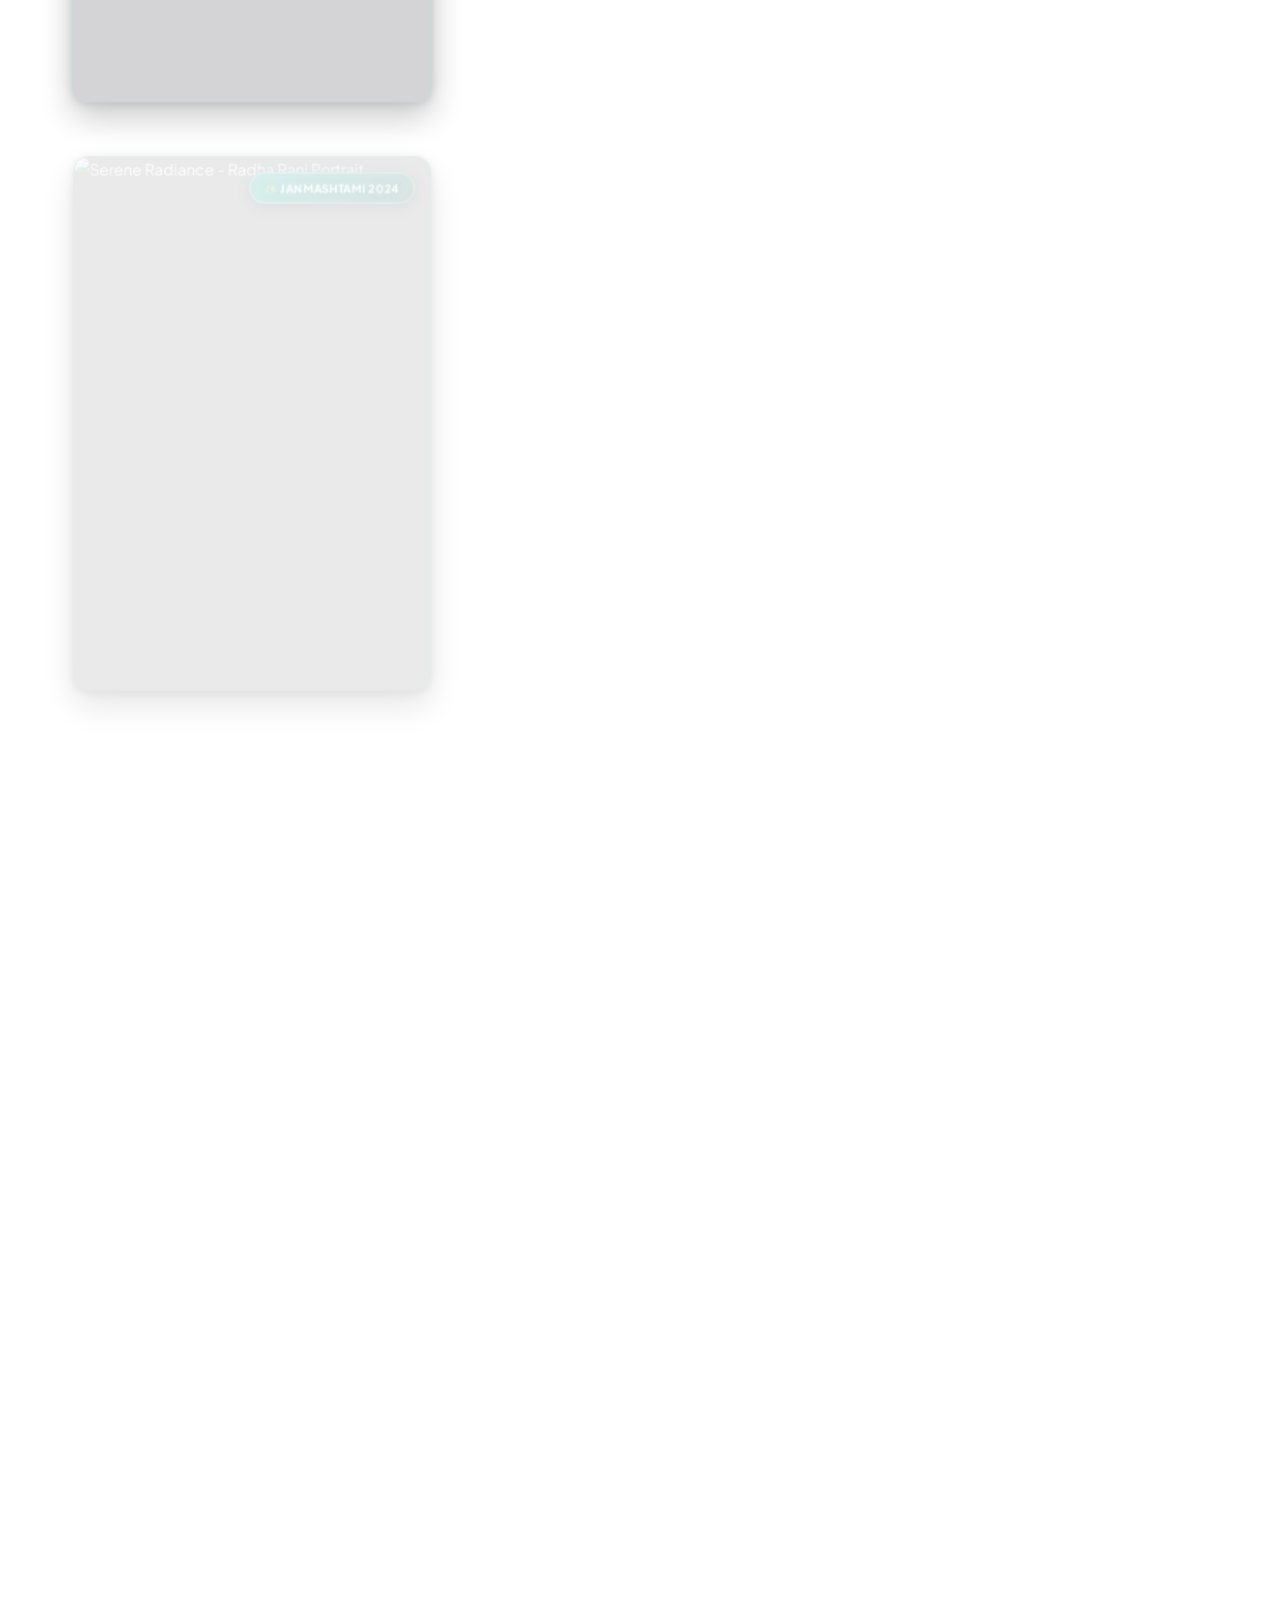
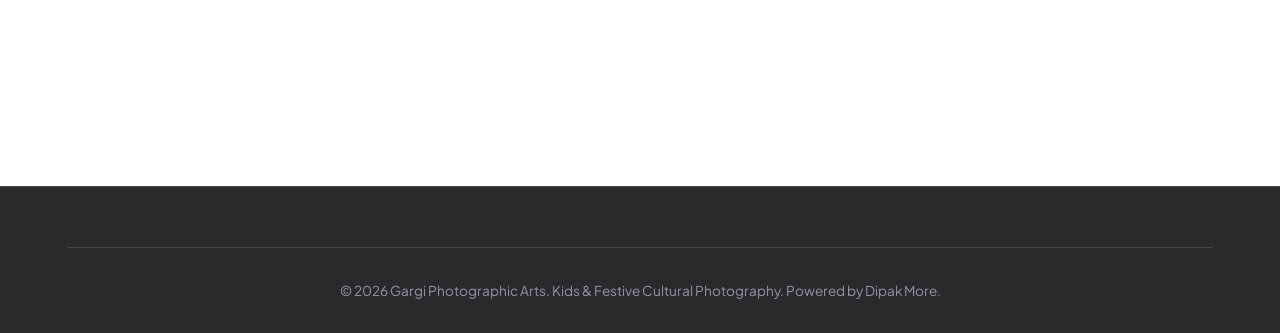
==== commit 70b2671b: "feat(cursor): add golden peacock feather cursor with long teal stardust trails for Janmashtami" ====
--- a/kids-gallery.html
+++ b/kids-gallery.html
@@ -206,7 +206,7 @@
   <!-- Scripts -->
   <script src="js/kids-data.js"></script>
   <script src="js/image-protection.js?v=12.0" defer></script>
-  <script src="js/luxury-stardust-cursor.js" defer></script>
+  <script src="js/peacock-feather-cursor.js" defer></script>
   <script src="js/audio-player.js" defer></script>
   <script>
     const activeKidsVariantMap = {};
--- a/css/style.css
+++ b/css/style.css
@@ -799,8 +799,10 @@
   cursor: pointer;
   box-shadow: 0 15px 35px rgba(0, 0, 0, 0.65), 0 2px 10px rgba(0, 0, 0, 0.5), inset 0 1px 1px rgba(255, 255, 255, 0.15);
   will-change: transform, box-shadow;
-  transform: translateZ(0);
+  transform: translate3d(0, 0, 0);
   backface-visibility: hidden;
+  isolation: isolate;
+  contain: paint;
 }
 
 @media (max-width: 992px) {
@@ -1064,8 +1066,13 @@
   background: var(--bg-card);
   border: 1px solid var(--border-glass);
   cursor: pointer;
-  transition: all 0.4s cubic-bezier(0.165, 0.84, 0.44, 1);
+  transition: transform 0.4s cubic-bezier(0.165, 0.84, 0.44, 1), box-shadow 0.4s cubic-bezier(0.165, 0.84, 0.44, 1), border-color 0.3s ease;
   box-shadow: 0 15px 35px rgba(0, 0, 0, 0.6);
+  isolation: isolate;
+  contain: paint;
+  will-change: transform;
+  transform: translate3d(0, 0, 0);
+  backface-visibility: hidden;
 }
 
 .category-tile:hover {
@@ -1193,8 +1200,10 @@
   transition: transform 0.45s cubic-bezier(0.165, 0.84, 0.44, 1), box-shadow 0.45s cubic-bezier(0.165, 0.84, 0.44, 1), border-color 0.4s ease;
   cursor: pointer;
   will-change: transform, box-shadow;
-  transform: translateZ(0);
+  transform: translate3d(0, 0, 0);
   backface-visibility: hidden;
+  isolation: isolate;
+  contain: paint;
 }
 
 .museum-frame-card:hover {
@@ -2384,3 +2393,148 @@
     display: none !important;
   }
 }
+
+/* ==========================================================================
+   SACRED GOLDEN PEACOCK FEATHER (MOR PANKH) CURSOR STYLES
+   ========================================================================== */
+
+@media (min-width: 993px) and (pointer: fine) {
+  html.custom-peacock-cursor-active,
+  html.custom-peacock-cursor-active *,
+  html.custom-peacock-cursor-active *::before,
+  html.custom-peacock-cursor-active *::after {
+    cursor: none !important;
+  }
+}
+
+/* Peacock Stardust Stream Canvas */
+.peacock-trail-canvas {
+  position: fixed;
+  inset: 0;
+  pointer-events: none;
+  z-index: 100000000;
+}
+
+/* Peacock Feather Master Cursor Container */
+.peacock-feather-cursor {
+  position: fixed;
+  top: 0;
+  left: 0;
+  pointer-events: none;
+  z-index: 100000001;
+  will-change: transform;
+  opacity: 0;
+  transition: opacity 0.15s ease;
+}
+
+.peacock-feather-cursor.visible {
+  opacity: 1;
+}
+
+.peacock-feather-inner {
+  position: relative;
+  width: 56px;
+  height: 56px;
+  /* Origin at (4px, 4px) so top-left quill nib is direct pointer hotspot */
+  transform-origin: 4px 4px;
+  pointer-events: none;
+  transition: transform 0.22s cubic-bezier(0.175, 0.885, 0.32, 1.275);
+}
+
+/* Divine Peacock Shimmer Aura */
+.peacock-divine-aura {
+  position: absolute;
+  top: 14px;
+  left: 14px;
+  width: 42px;
+  height: 42px;
+  border-radius: 50%;
+  background: radial-gradient(circle, rgba(0, 245, 212, 0.35) 0%, rgba(0, 229, 255, 0.18) 45%, rgba(255, 215, 0, 0.1) 70%, transparent 100%);
+  filter: blur(6px);
+  pointer-events: none;
+  opacity: 0.6;
+  transition: opacity 0.3s ease, transform 0.3s ease;
+  animation: peacockAuraPulse 3.5s ease-in-out infinite alternate;
+}
+
+@keyframes peacockAuraPulse {
+  0% {
+    transform: scale(0.9);
+    opacity: 0.5;
+  }
+  100% {
+    transform: scale(1.25);
+    opacity: 0.85;
+  }
+}
+
+/* Peacock Feather SVG */
+.peacock-svg {
+  position: absolute;
+  top: 0;
+  left: 0;
+  width: 56px;
+  height: 56px;
+  pointer-events: none;
+  filter: drop-shadow(0 2px 8px rgba(0, 245, 212, 0.45)) drop-shadow(0 0 12px rgba(255, 215, 0, 0.5));
+  transition: filter 0.3s ease;
+}
+
+/* Hovering Interactive Elements State */
+.hovering-interactive .peacock-divine-aura {
+  opacity: 1;
+  transform: scale(1.45);
+  background: radial-gradient(circle, rgba(0, 245, 212, 0.5) 0%, rgba(255, 215, 0, 0.35) 50%, transparent 100%);
+}
+
+.hovering-interactive .peacock-svg {
+  filter: drop-shadow(0 0 16px rgba(0, 245, 212, 0.9)) drop-shadow(0 0 20px rgba(255, 215, 0, 0.85));
+}
+
+/* Clicking Active State */
+.clicking-active .peacock-feather-inner {
+  transform: scale(0.85) !important;
+}
+
+/* Peacock Click Shockwave Ring */
+.peacock-click-shockwave {
+  position: absolute;
+  top: 4px;
+  left: 4px;
+  width: 24px;
+  height: 24px;
+  border-radius: 50%;
+  border: 2px solid #00F5D4;
+  box-shadow: 0 0 16px #00F5D4, inset 0 0 10px #FFD700;
+  opacity: 0;
+  pointer-events: none;
+  transform: scale(0.2);
+}
+
+.peacock-click-shockwave.active-shockwave {
+  animation: peacockShockwave 0.5s cubic-bezier(0.1, 0.9, 0.2, 1) forwards;
+}
+
+.theme-peacock .cursor-click-shockwave {
+  border-color: #00F5D4;
+  box-shadow: 0 0 16px #00F5D4, inset 0 0 10px #FFD700;
+}
+
+@keyframes peacockShockwave {
+  0% {
+    opacity: 1;
+    transform: scale(0.2);
+  }
+  100% {
+    opacity: 0;
+    transform: scale(4.2);
+  }
+}
+
+@media (max-width: 992px), (pointer: coarse) {
+  .peacock-trail-canvas,
+  .peacock-feather-cursor {
+    display: none !important;
+  }
+}
+
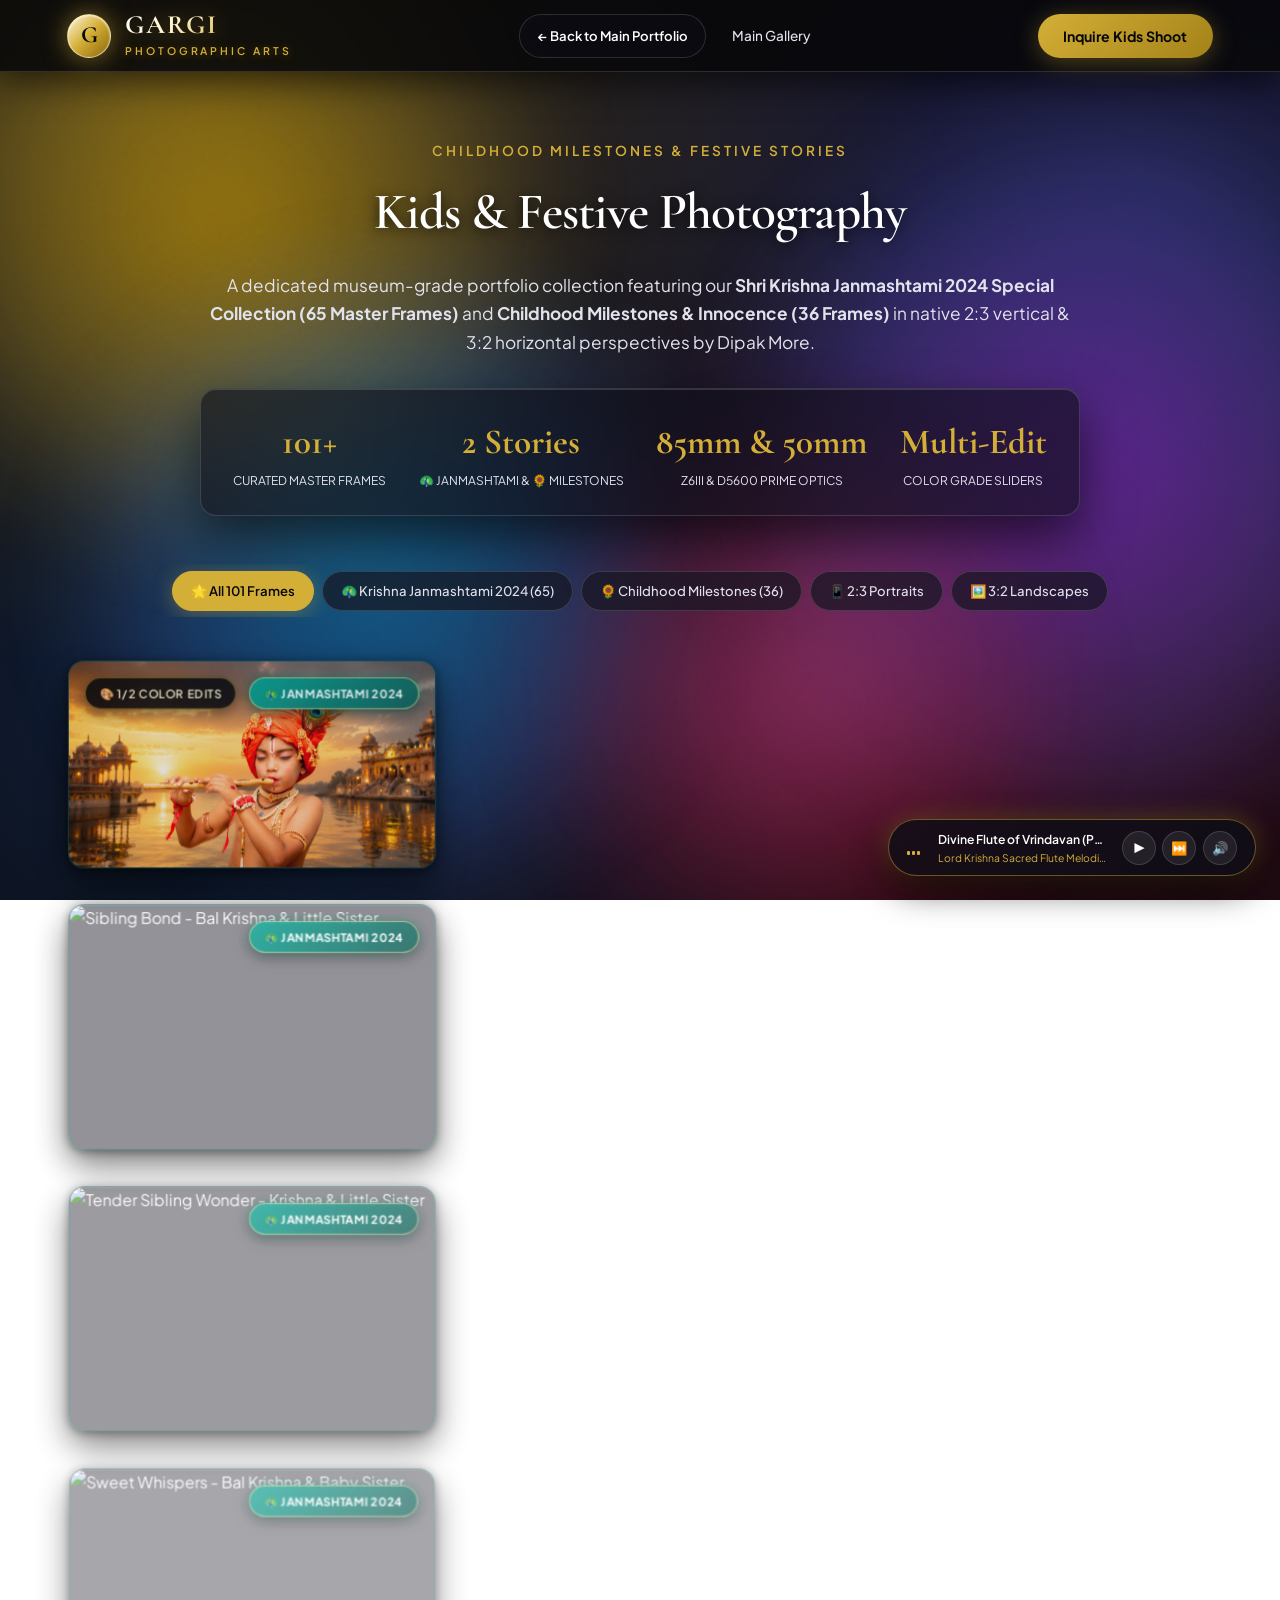
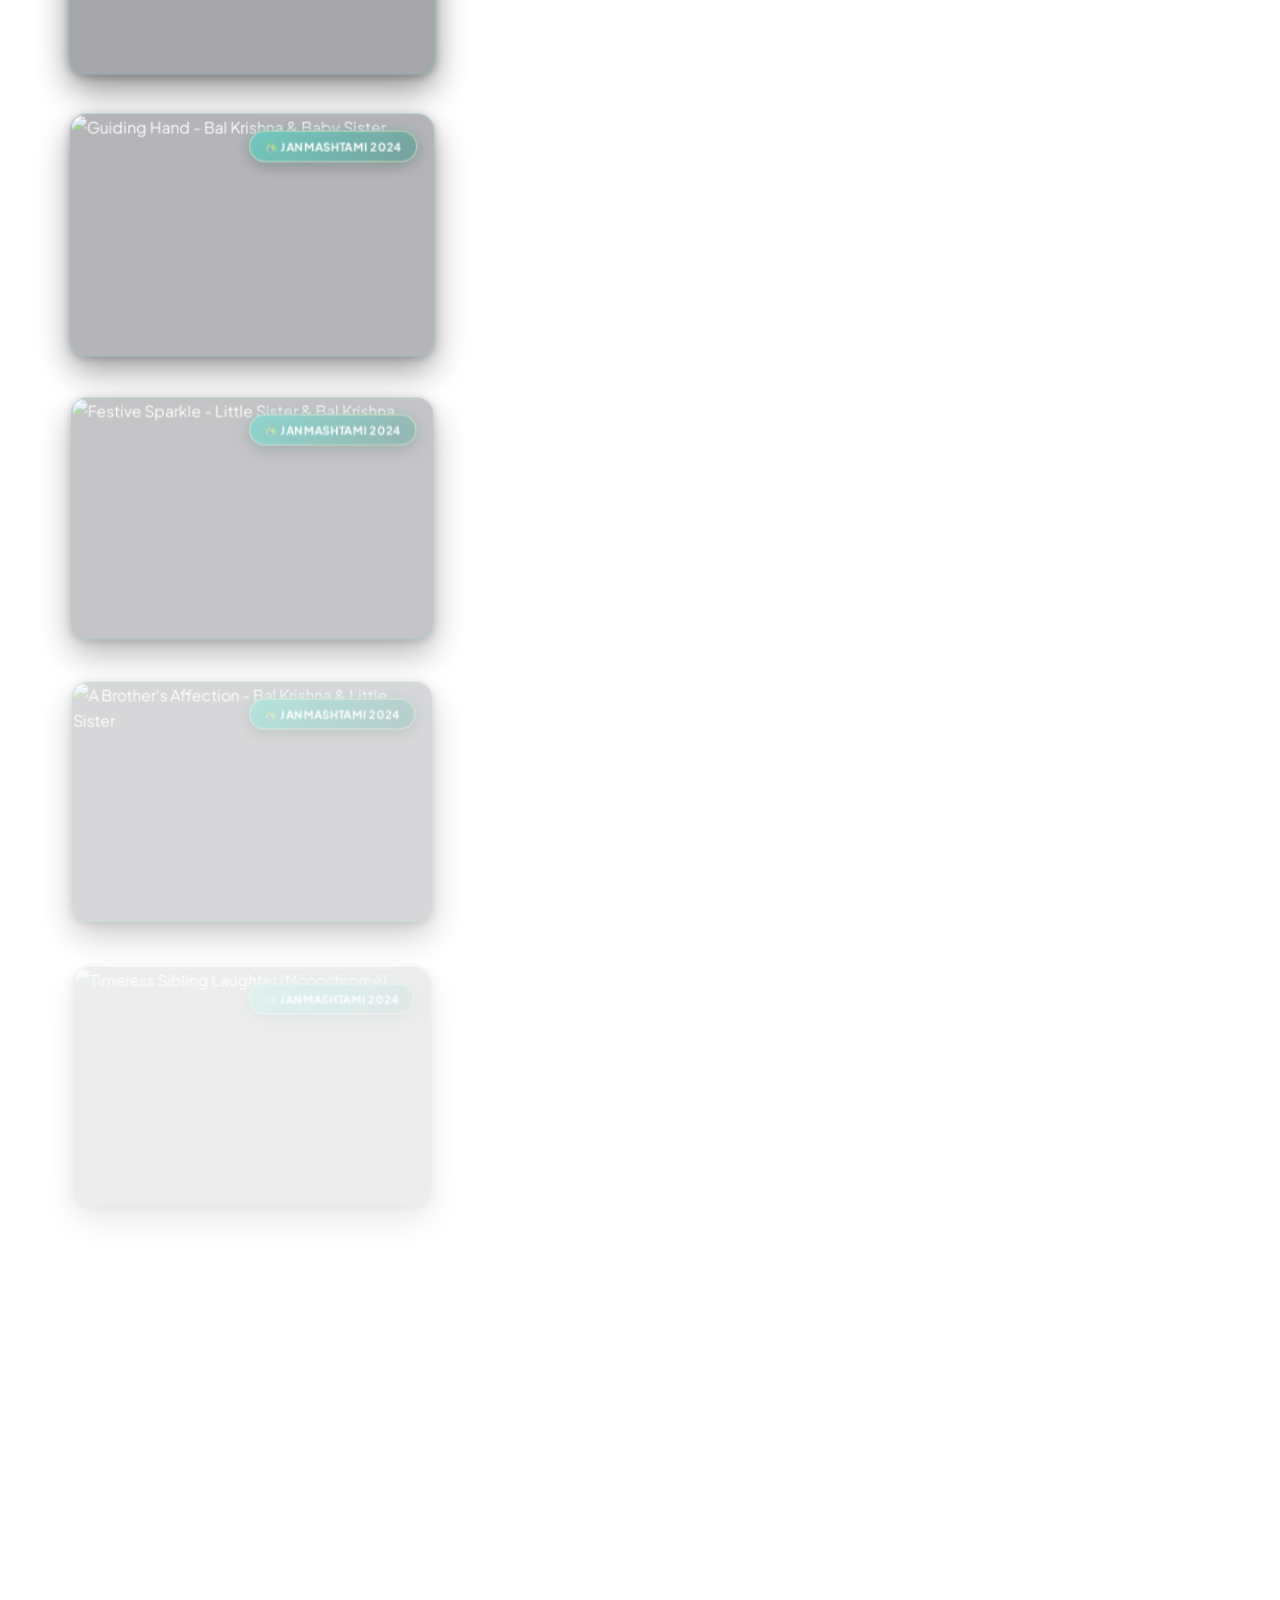
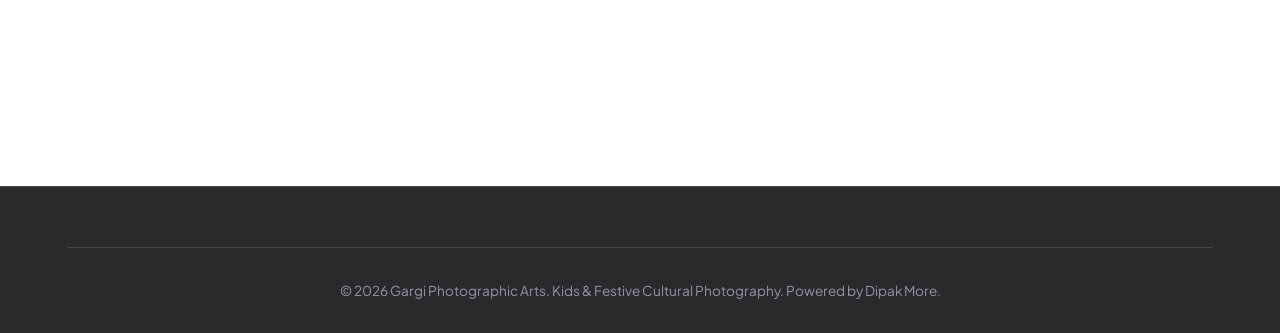
==== commit ec22c0d2: "feat(cursor): activate Peacock Feather cursor strictly on Krishna Janmashtami section/images/hover, " ====
--- a/kids-gallery.html
+++ b/kids-gallery.html
@@ -206,15 +206,17 @@
   <!-- Scripts -->
   <script src="js/kids-data.js"></script>
   <script src="js/image-protection.js?v=12.0" defer></script>
-  <script src="js/peacock-feather-cursor.js" defer></script>
+  <script src="js/luxury-stardust-cursor.js" defer></script>
   <script src="js/audio-player.js" defer></script>
   <script>
+    let currentKidsFilter = 'all';
     const activeKidsVariantMap = {};
 
     document.addEventListener('DOMContentLoaded', () => {
       renderKidsGrid('all');
       initKidsFilterControls();
       initModals();
+      if (window.cursorEngine) window.cursorEngine.setTheme('default');
     });
 
     function renderKidsGrid(filter = 'all') {
@@ -285,6 +287,25 @@
         `;
 
         card.addEventListener('click', () => openKidsLightbox(item.id));
+
+        // Contextual Cursor Switching: Peacock Feather on Janmashtami frames, Star on Milestones
+        if (isJanmashtami) {
+          card.addEventListener('mouseenter', () => {
+            if (window.cursorEngine) window.cursorEngine.setTheme('peacock');
+          });
+          card.addEventListener('mouseleave', () => {
+            if (window.cursorEngine && currentKidsFilter !== 'janmashtami2024') {
+              window.cursorEngine.setTheme('default');
+            }
+          });
+        } else {
+          card.addEventListener('mouseenter', () => {
+            if (window.cursorEngine && currentKidsFilter !== 'janmashtami2024') {
+              window.cursorEngine.setTheme('default');
+            }
+          });
+        }
+
         grid.appendChild(card);
       });
 
@@ -331,7 +352,17 @@
           filterBtns.forEach(b => b.classList.remove('active'));
           btn.classList.add('active');
           const filterVal = btn.getAttribute('data-kids-filter');
+          currentKidsFilter = filterVal;
           renderKidsGrid(filterVal);
+
+          // Cursor Theme: Peacock exclusively on Janmashtami tab, Star on Milestones & others
+          if (window.cursorEngine) {
+            if (filterVal === 'janmashtami2024') {
+              window.cursorEngine.setTheme('peacock');
+            } else {
+              window.cursorEngine.setTheme('default');
+            }
+          }
 
           if (window.ambientAudio) {
             if (filterVal === 'milestones') {
@@ -355,9 +386,11 @@
       const isJanmashtami = item.collection === 'janmashtami2024';
       if (isJanmashtami) {
         modal.classList.add('peacock-theme-active');
+        if (window.cursorEngine) window.cursorEngine.setTheme('peacock');
         if (window.ambientAudio) window.ambientAudio.setTheme('janmashtami', 0);
       } else {
         modal.classList.remove('peacock-theme-active');
+        if (window.cursorEngine) window.cursorEngine.setTheme('default');
         if (window.ambientAudio) window.ambientAudio.setTheme('default', 0);
       }
 
@@ -521,6 +554,20 @@
         m.classList.remove('active');
         m.classList.remove('peacock-theme-active');
       });
+      if (window.cursorEngine) {
+        if (currentKidsFilter === 'janmashtami2024') {
+          window.cursorEngine.setTheme('peacock');
+        } else {
+          window.cursorEngine.setTheme('default');
+        }
+      }
+      if (window.ambientAudio) {
+        if (currentKidsFilter === 'janmashtami2024') {
+          window.ambientAudio.setTheme('janmashtami', 0);
+        } else {
+          window.ambientAudio.setTheme('default', 0);
+        }
+      }
     }
   </script>
 </body>
--- a/css/style.css
+++ b/css/style.css
@@ -2431,84 +2431,108 @@
   opacity: 1;
 }
 
-.peacock-feather-inner {
-  position: relative;
-  width: 56px;
-  height: 56px;
-  /* Origin at (4px, 4px) so top-left quill nib is direct pointer hotspot */
-  transform-origin: 4px 4px;
-  pointer-events: none;
-  transition: transform 0.22s cubic-bezier(0.175, 0.885, 0.32, 1.275);
-}
-
-/* Divine Peacock Shimmer Aura */
+.peacock-cursor-anchor {
+  position: absolute;
+  top: 0;
+  left: 0;
+  pointer-events: none;
+}
+
+.peacock-feather-pivot {
+  position: absolute;
+  top: 0;
+  left: 0;
+  width: 0;
+  height: 0;
+  /* Origin at (0, 0) - the exact tip of the quill */
+  transform-origin: 0px 0px;
+  pointer-events: none;
+  transition: transform 0.15s cubic-bezier(0.175, 0.885, 0.32, 1.275);
+}
+
+/* Authentic Natural Peacock Feather Image positioned with tip at (0, 0) */
+.peacock-feather-img {
+  position: absolute;
+  left: -1.4px;
+  top: -74px;
+  width: 50px !important;
+  height: 75px !important;
+  max-width: none !important;
+  min-width: 50px !important;
+  min-height: 75px !important;
+  display: block !important;
+  object-fit: contain;
+  pointer-events: none;
+  user-select: none;
+  -webkit-user-drag: none;
+  filter: drop-shadow(0 2px 10px rgba(0, 245, 212, 0.7)) drop-shadow(0 0 16px rgba(255, 215, 0, 0.6)) brightness(1.2) contrast(1.15);
+  transition: filter 0.3s ease;
+  z-index: 10;
+}
+
+/* Ensure DRM defocus guard does not blur custom cursor images */
+html.drm-defocused-guard .peacock-feather-img,
+html.drm-defocused-guard #peacockFeatherCursor img,
+html.drm-defocused-guard #luxuryStardustCursor img {
+  filter: drop-shadow(0 2px 10px rgba(0, 245, 212, 0.7)) drop-shadow(0 0 16px rgba(255, 215, 0, 0.6)) brightness(1.2) contrast(1.15) !important;
+  opacity: 1 !important;
+}
+
+/* Divine Peacock Shimmer Aura placed right behind the ocellus eye */
 .peacock-divine-aura {
   position: absolute;
-  top: 14px;
-  left: 14px;
-  width: 42px;
-  height: 42px;
+  left: 18px;
+  top: -58px;
+  width: 28px;
+  height: 28px;
   border-radius: 50%;
-  background: radial-gradient(circle, rgba(0, 245, 212, 0.35) 0%, rgba(0, 229, 255, 0.18) 45%, rgba(255, 215, 0, 0.1) 70%, transparent 100%);
-  filter: blur(6px);
-  pointer-events: none;
-  opacity: 0.6;
+  background: radial-gradient(circle, rgba(0, 245, 212, 0.55) 0%, rgba(41, 121, 255, 0.35) 45%, rgba(255, 215, 0, 0.25) 75%, transparent 100%);
+  filter: blur(8px);
+  pointer-events: none;
+  opacity: 0.85;
   transition: opacity 0.3s ease, transform 0.3s ease;
   animation: peacockAuraPulse 3.5s ease-in-out infinite alternate;
+  z-index: 5;
 }
 
 @keyframes peacockAuraPulse {
   0% {
     transform: scale(0.9);
-    opacity: 0.5;
+    opacity: 0.6;
   }
   100% {
-    transform: scale(1.25);
-    opacity: 0.85;
-  }
-}
-
-/* Peacock Feather SVG */
-.peacock-svg {
+    transform: scale(1.3);
+    opacity: 0.95;
+  }
+}
+
+/* Hovering Interactive Elements State */
+.hovering-interactive .peacock-divine-aura {
+  opacity: 1;
+  transform: scale(1.65);
+  background: radial-gradient(circle, rgba(0, 245, 212, 0.75) 0%, rgba(255, 215, 0, 0.55) 55%, transparent 100%);
+}
+
+.hovering-interactive .peacock-feather-img {
+  filter: drop-shadow(0 0 18px rgba(0, 245, 212, 1)) drop-shadow(0 0 25px rgba(255, 215, 0, 0.95)) brightness(1.25) !important;
+}
+
+/* Peacock Click Shockwave Ring at exact quill tip contact point (0, 0) */
+.peacock-click-shockwave {
   position: absolute;
   top: 0;
   left: 0;
-  width: 56px;
-  height: 56px;
-  pointer-events: none;
-  filter: drop-shadow(0 2px 8px rgba(0, 245, 212, 0.45)) drop-shadow(0 0 12px rgba(255, 215, 0, 0.5));
-  transition: filter 0.3s ease;
-}
-
-/* Hovering Interactive Elements State */
-.hovering-interactive .peacock-divine-aura {
-  opacity: 1;
-  transform: scale(1.45);
-  background: radial-gradient(circle, rgba(0, 245, 212, 0.5) 0%, rgba(255, 215, 0, 0.35) 50%, transparent 100%);
-}
-
-.hovering-interactive .peacock-svg {
-  filter: drop-shadow(0 0 16px rgba(0, 245, 212, 0.9)) drop-shadow(0 0 20px rgba(255, 215, 0, 0.85));
-}
-
-/* Clicking Active State */
-.clicking-active .peacock-feather-inner {
-  transform: scale(0.85) !important;
-}
-
-/* Peacock Click Shockwave Ring */
-.peacock-click-shockwave {
-  position: absolute;
-  top: 4px;
-  left: 4px;
   width: 24px;
   height: 24px;
+  margin-top: -12px;
+  margin-left: -12px;
   border-radius: 50%;
   border: 2px solid #00F5D4;
   box-shadow: 0 0 16px #00F5D4, inset 0 0 10px #FFD700;
   opacity: 0;
   pointer-events: none;
   transform: scale(0.2);
+  z-index: 15;
 }
 
 .peacock-click-shockwave.active-shockwave {
@@ -2516,6 +2540,11 @@
 }
 
 .theme-peacock .cursor-click-shockwave {
+  position: absolute;
+  top: 0;
+  left: 0;
+  margin-top: -12px;
+  margin-left: -12px;
   border-color: #00F5D4;
   box-shadow: 0 0 16px #00F5D4, inset 0 0 10px #FFD700;
 }
